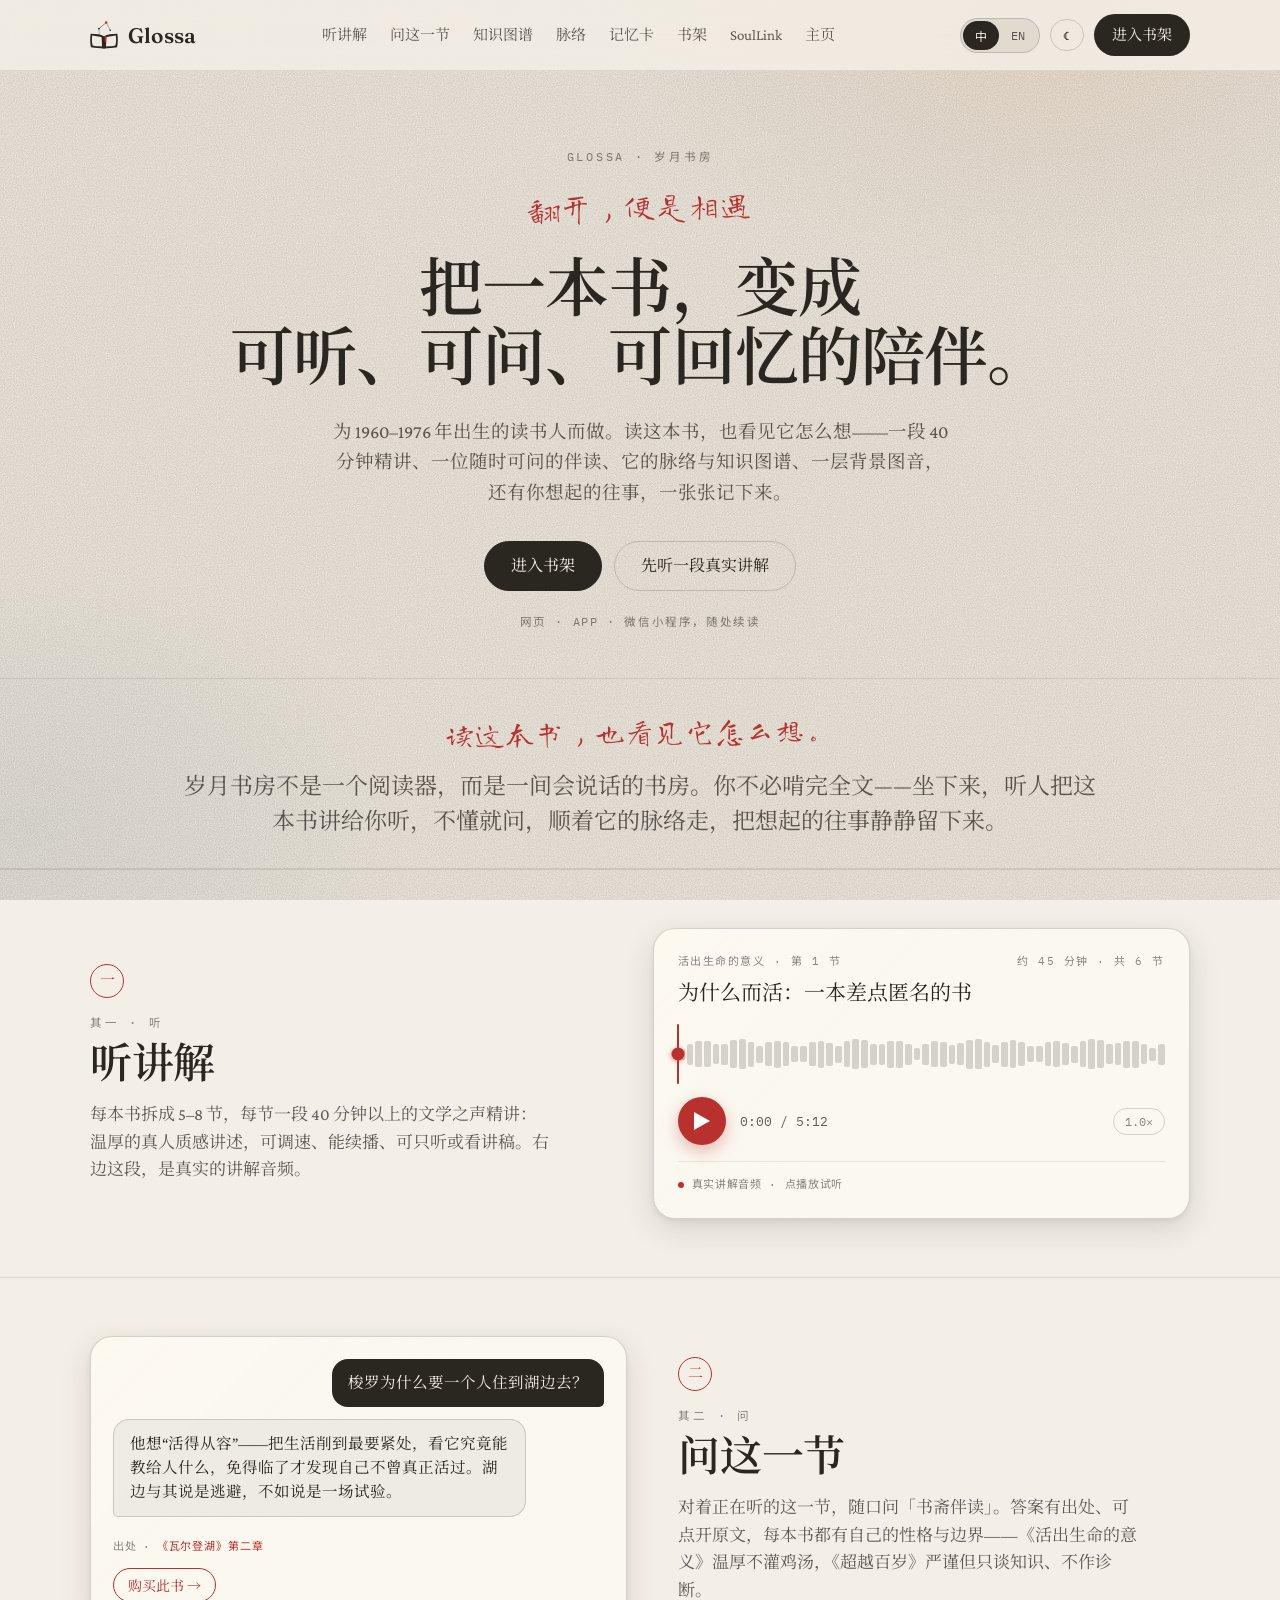
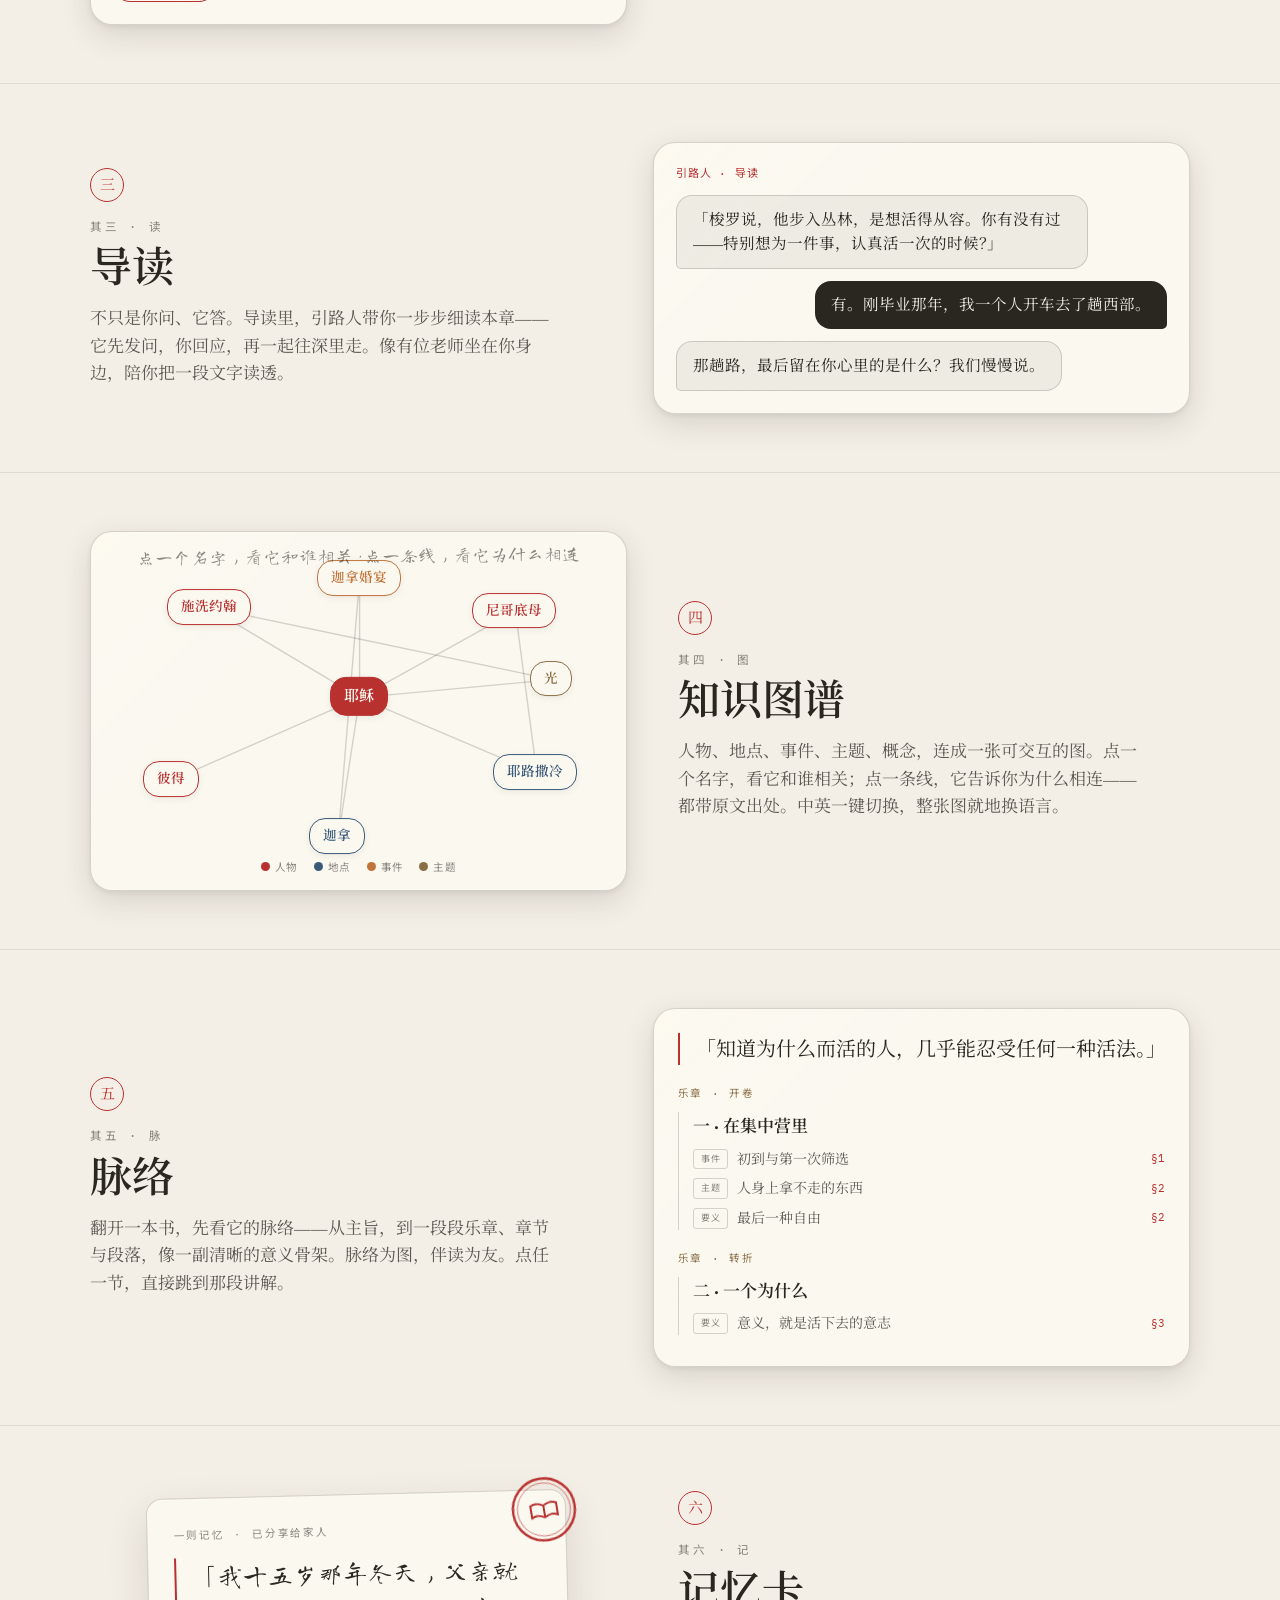
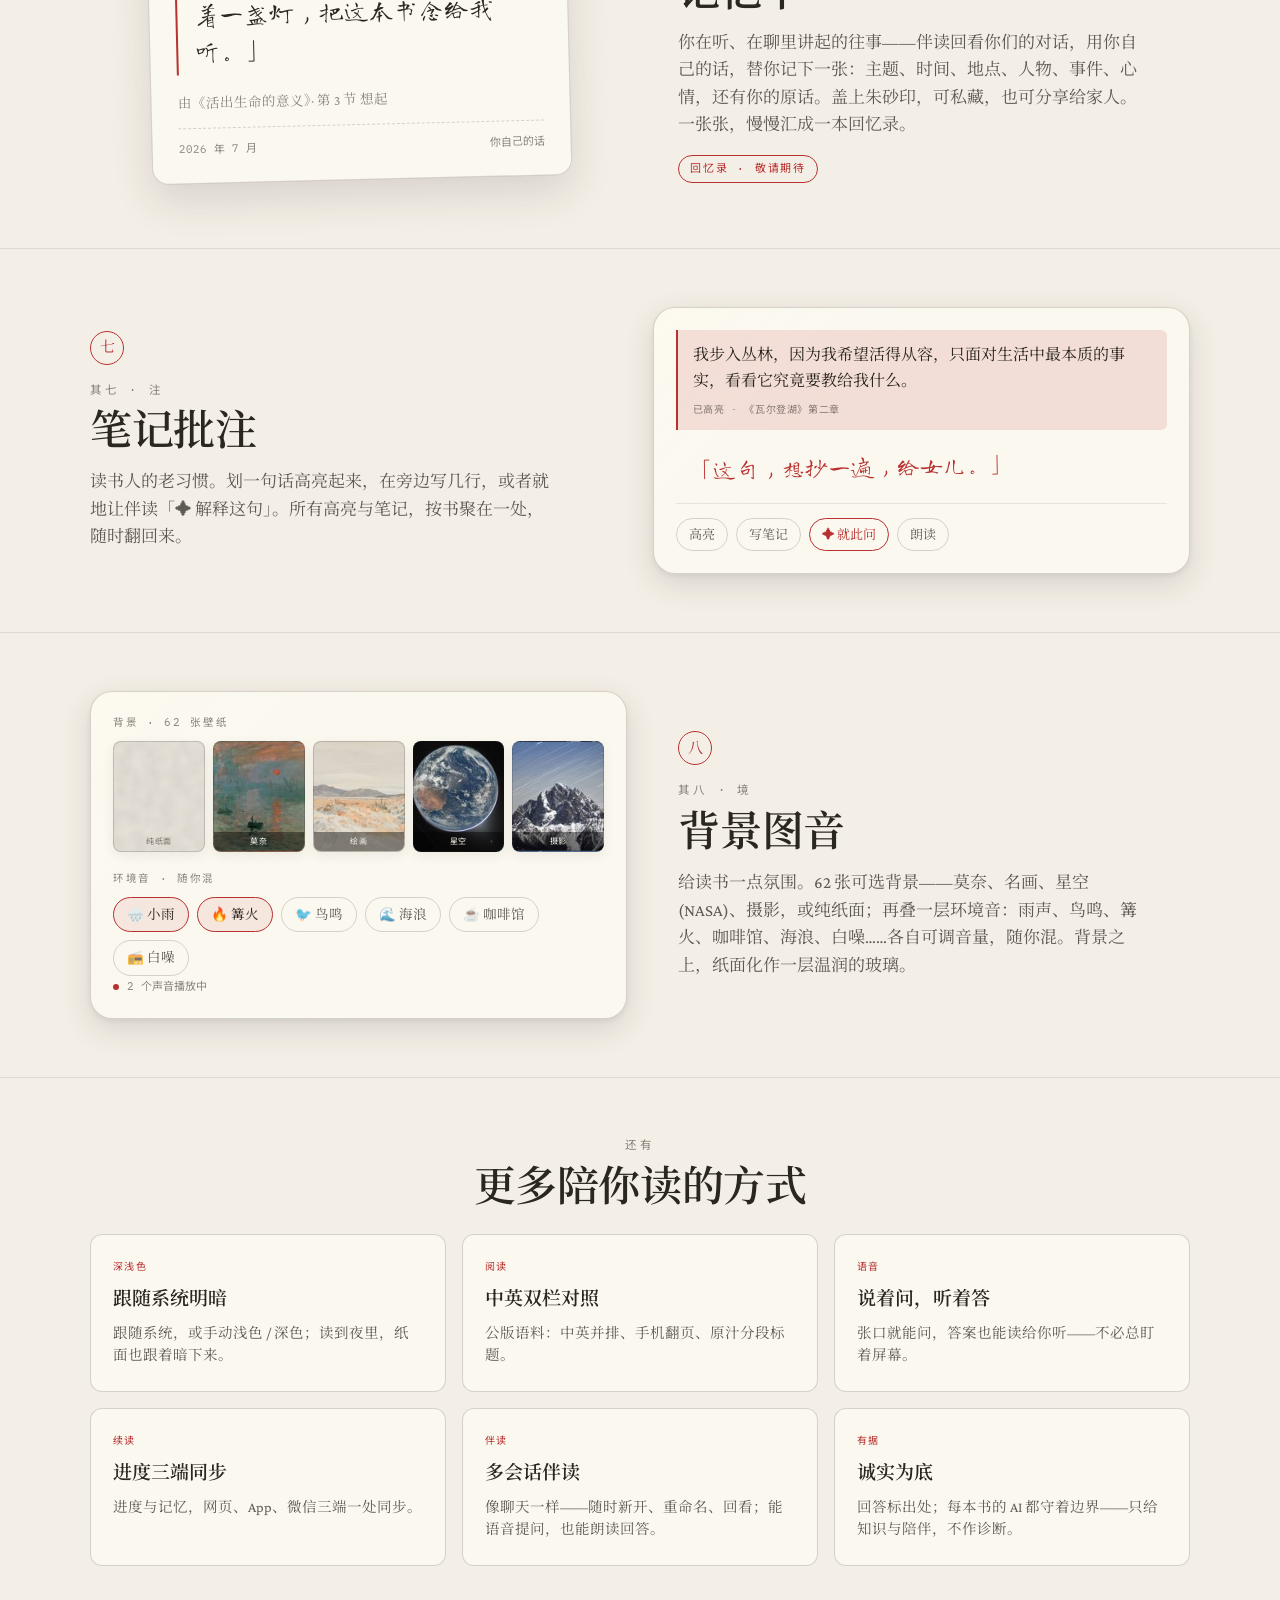
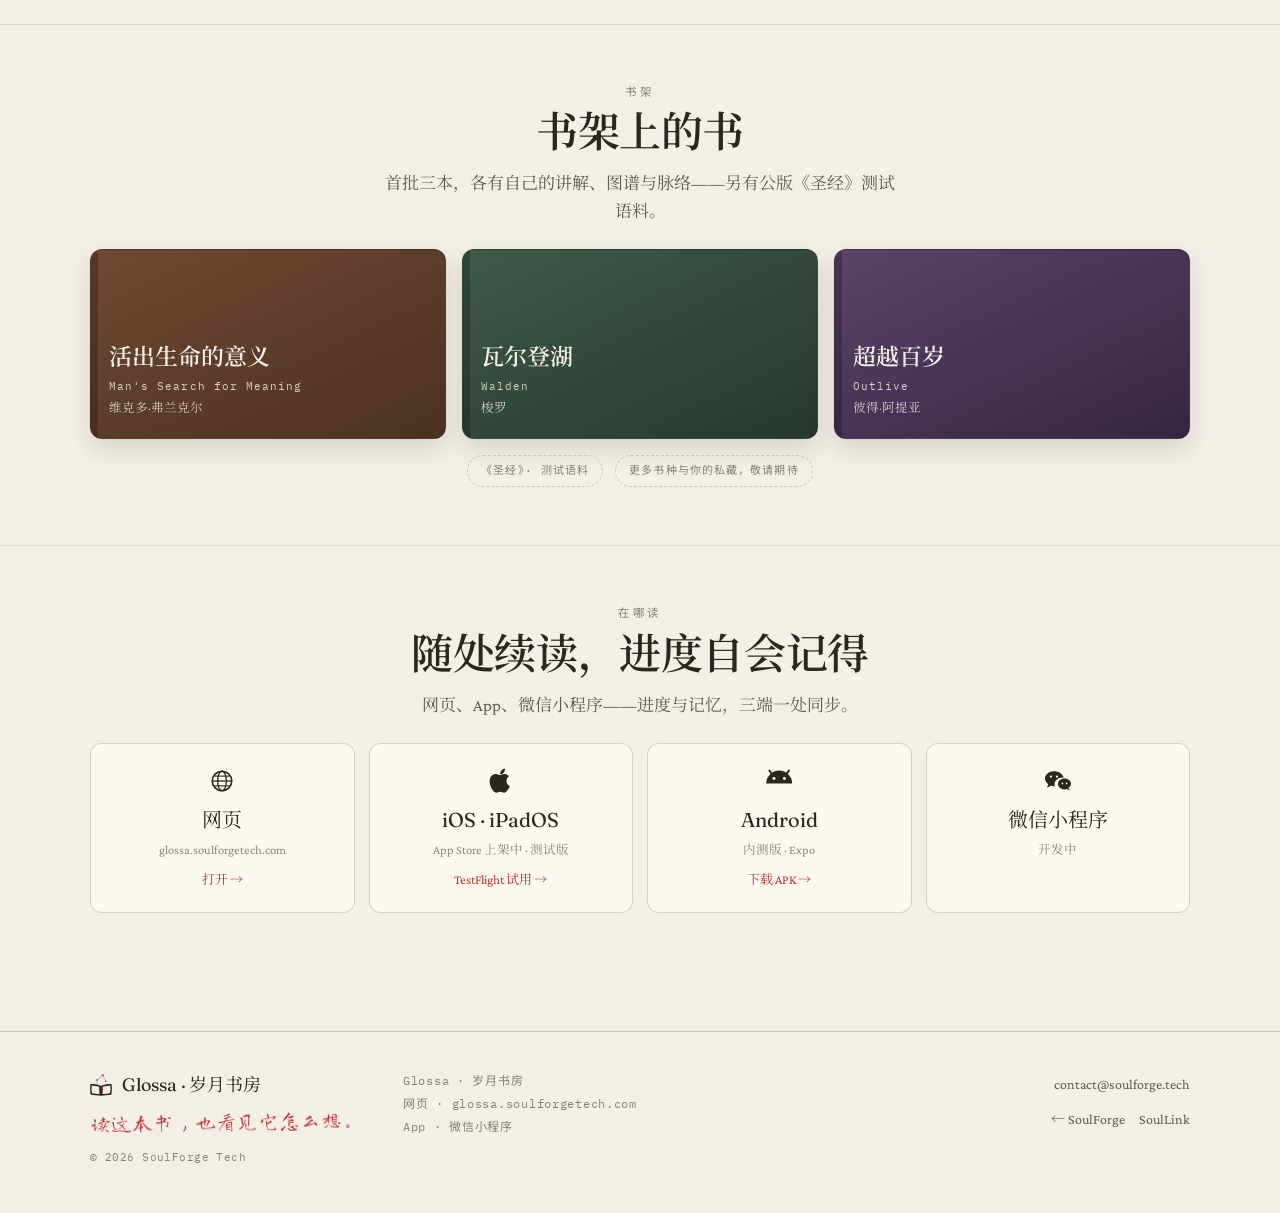
==== glossa.html @ bccfc99d "feat(site): SoulForge portfolio homepage + richer Glossa page; fold platform into / - index.html reb" ====
<!doctype html>
<html lang="zh-CN">
<head>
  <meta charset="utf-8"/>
  <meta name="viewport" content="width=device-width, initial-scale=1"/>
  <title>Glossa — 岁月书房 · 一间会说话的书房</title>
  <link rel="icon" type="image/svg+xml" href="public/glossa-icon.svg"/>
  <link rel="canonical" href="https://soulforgetech.com/glossa.html"/>
  <meta property="og:title" content="Glossa — 岁月书房 · A Talking Study"/>
  <meta property="og:description" content="把一本书，变成可听、可问、可回忆的陪伴。读这本书，也看见它怎么想。"/>
  <meta property="og:url" content="https://soulforgetech.com/glossa.html"/>
  <meta property="og:image" content="https://soulforgetech.com/public/glossa-icon.svg"/>
  <meta property="og:type" content="website"/>
  <meta name="theme-color" content="#F4EFE6" media="(prefers-color-scheme: light)"/>
  <meta name="theme-color" content="#1A1814" media="(prefers-color-scheme: dark)"/>
  <link rel="preconnect" href="https://fonts.googleapis.com"/>
  <link rel="preconnect" href="https://fonts.gstatic.com" crossorigin/>
  <link href="https://fonts.googleapis.com/css2?family=Caveat:wght@400;600&family=Crimson+Pro:ital,wght@0,400;0,500;1,400&family=Fraunces:ital,opsz,wght@0,9..144,400;0,9..144,600;1,9..144,400&family=IBM+Plex+Mono:wght@400;500&family=Long+Cang&family=Noto+Sans+SC:wght@400;500&family=Noto+Serif+SC:wght@400;500;600&display=swap" rel="stylesheet"/>
  <style>
  /* ============ glossa.html — Glossa · 岁月书房 product page ============ */
  :root{
    --paper:#F4EFE6; --paper-deep:#EAE3D2; --panel:#FBF8F0; --panel-2:#F6F0E4;
    --ink:#2A2620; --ink-soft:rgba(42,38,32,.74); --ink-faint:rgba(42,38,32,.54);
    --ink-line:rgba(42,38,32,.18); --ink-hair:rgba(42,38,32,.10);
    --seal:#B8312F; --seal-strong:#9E2A29; --sepia:#8B6F47; --kraft:#C9A87C;
    --pen-blue:#3A5A78; --amber:#C0743A;
    --shadow:rgba(42,38,32,.14); --shadow-soft:rgba(42,38,32,.07);
    --gloss:255,251,239;
    --grain-blend:multiply; --grain-op:.5; --wash-op:1;
    --f-display:'Fraunces','Noto Serif SC','Songti SC','STSong',Georgia,'Times New Roman',serif;
    --f-body:'Crimson Pro','Fraunces','Noto Serif SC','Songti SC','STSong',Georgia,serif;
    --f-hand:'Caveat','Long Cang','STKaiti','KaiTi',cursive;
    --f-mono:'IBM Plex Mono','Noto Sans SC',ui-monospace,'SFMono-Regular',Menlo,monospace;
    --r-sm:8px; --r-md:12px; --r-lg:16px; --r-xl:22px; --r-pill:999px;
    --maxw:1180px; --ease:cubic-bezier(.16,1,.3,1); --spring:cubic-bezier(.34,1.42,.5,1);
  }
  @media (prefers-color-scheme:dark){
    :root{
      --paper:#1A1814; --paper-deep:#221F1A; --panel:#24211B; --panel-2:#201D18;
      --ink:#EBE3D2; --ink-soft:rgba(235,227,210,.74); --ink-faint:rgba(235,227,210,.56);
      --ink-line:rgba(235,227,210,.20); --ink-hair:rgba(235,227,210,.10);
      --seal:#D85060; --seal-strong:#E0687A; --sepia:#C9A87C; --kraft:#D4B896;
      --pen-blue:#8FA9C4; --amber:#E0A060; --shadow:rgba(0,0,0,.45); --shadow-soft:rgba(0,0,0,.3);
      --grain-blend:screen; --grain-op:.28;
    }
  }
  :root[data-theme="light"]{
    --paper:#F4EFE6; --paper-deep:#EAE3D2; --panel:#FBF8F0; --panel-2:#F6F0E4;
    --ink:#2A2620; --ink-soft:rgba(42,38,32,.74); --ink-faint:rgba(42,38,32,.54);
    --ink-line:rgba(42,38,32,.18); --ink-hair:rgba(42,38,32,.10);
    --seal:#B8312F; --seal-strong:#9E2A29; --sepia:#8B6F47; --kraft:#C9A87C;
    --pen-blue:#3A5A78; --amber:#C0743A; --shadow:rgba(42,38,32,.14); --shadow-soft:rgba(42,38,32,.07);
    --grain-blend:multiply; --grain-op:.5;
  }
  :root[data-theme="dark"]{
    --paper:#1A1814; --paper-deep:#221F1A; --panel:#24211B; --panel-2:#201D18;
    --ink:#EBE3D2; --ink-soft:rgba(235,227,210,.74); --ink-faint:rgba(235,227,210,.56);
    --ink-line:rgba(235,227,210,.20); --ink-hair:rgba(235,227,210,.10);
    --seal:#D85060; --seal-strong:#E0687A; --sepia:#C9A87C; --kraft:#D4B896;
    --pen-blue:#8FA9C4; --amber:#E0A060; --shadow:rgba(0,0,0,.45); --shadow-soft:rgba(0,0,0,.3);
    --grain-blend:screen; --grain-op:.28;
  }

  *{box-sizing:border-box}
  html{scroll-behavior:smooth;scroll-padding-top:84px}
  body{margin:0;background:var(--paper);color:var(--ink);font-family:var(--f-body);font-size:17px;line-height:1.62;-webkit-font-smoothing:antialiased;text-rendering:optimizeLegibility;}

  .wash,.grain{position:fixed;inset:0;pointer-events:none;z-index:0}
  .wash{opacity:var(--wash-op);background:radial-gradient(60% 50% at 82% 4%, rgba(217,119,66,.10), transparent 60%),radial-gradient(55% 55% at 2% 92%, rgba(58,90,120,.07), transparent 55%);}
  .grain{opacity:var(--grain-op);mix-blend-mode:var(--grain-blend);background-image:url("data:image/svg+xml;utf8,<svg xmlns='http://www.w3.org/2000/svg' width='220' height='220'><filter id='n'><feTurbulence type='fractalNoise' baseFrequency='0.9' numOctaves='2' stitchTiles='stitch'/><feColorMatrix type='matrix' values='0 0 0 0 0.12  0 0 0 0 0.1  0 0 0 0 0.07  0 0 0 0.55 0'/></filter><rect width='100%25' height='100%25' filter='url(%23n)'/></svg>");}

  .page{position:relative;z-index:1}
  .wrap{max-width:var(--maxw);margin:0 auto;padding:0 clamp(20px,5vw,40px)}

  /* nav */
  .nav{position:sticky;top:0;z-index:60;background:color-mix(in srgb,var(--paper) 84%,transparent);backdrop-filter:blur(14px) saturate(140%);border-bottom:1px solid var(--ink-hair)}
  .nav-inner{display:flex;align-items:center;gap:14px;padding-top:14px;padding-bottom:14px}
  .brand{display:flex;align-items:center;gap:10px;text-decoration:none;flex:0 0 auto}
  .brand .bmark{width:28px;height:28px;display:block}
  .brand .bname{font-family:var(--f-display);font-size:21px;font-weight:600;letter-spacing:.01em;color:var(--ink)}
  .navlinks{display:flex;align-items:center;gap:1px;margin:0 auto}
  .navlinks a{font-family:var(--f-body);font-size:15px;color:var(--ink-soft);text-decoration:none;padding:7px 11px;border-radius:var(--r-pill);transition:.24s var(--ease);white-space:nowrap}
  .navlinks a:hover{color:var(--ink)}
  /* hand-drawn pen loop on the active tab — same stroke as SoulLink's nav */
  .navlinks a{position:relative}
  .navlinks a .nav-circle{position:absolute;left:1px;right:1px;top:0;bottom:0;width:auto;height:auto;color:var(--seal);pointer-events:none;opacity:0;transition:opacity .25s ease}
  .navlinks a .nav-circle path{stroke-dasharray:320;stroke-dashoffset:320;transition:stroke-dashoffset .9s var(--ease)}
  .navlinks a:hover .nav-circle{opacity:.45}
  .navlinks a:hover .nav-circle path{stroke-dashoffset:0}
  .navlinks a.on{color:var(--ink)}
  .navlinks a.on .nav-circle{opacity:1}
  .navlinks a.on .nav-circle path{stroke-dashoffset:0}
  .nav-actions{display:flex;align-items:center;gap:10px;flex:0 0 auto}
  .seg{display:inline-flex;background:color-mix(in srgb,var(--ink) 8%,transparent);border:1px solid var(--ink-line);border-radius:var(--r-pill);padding:2px}
  .seg button{font-family:var(--f-mono);font-size:12px;border:0;background:transparent;color:var(--ink-soft);cursor:pointer;padding:6px 12px;border-radius:var(--r-pill);transition:.28s var(--ease)}
  .seg button[aria-pressed="true"]{background:var(--ink);color:var(--paper)}
  .iconbtn{font-family:var(--f-mono);font-size:13px;width:34px;height:32px;display:grid;place-items:center;border:1px solid var(--ink-line);background:transparent;color:var(--ink);border-radius:var(--r-pill);cursor:pointer}
  .nav-cta{font-family:var(--f-body);font-size:15px;color:var(--paper);text-decoration:none;background:var(--ink);padding:9px 18px;border-radius:var(--r-pill);transition:.24s var(--ease);white-space:nowrap}
  .nav-cta:hover{background:var(--seal);color:var(--paper)}

  .eyebrow{font-family:var(--f-mono);font-size:11.5px;letter-spacing:.24em;text-transform:uppercase;color:var(--ink-faint)}
  .kicker{font-family:var(--f-hand);color:var(--seal);font-size:clamp(24px,3.4vw,32px);transform:rotate(-1.6deg);display:inline-block}
  h1,h2,h3{font-family:var(--f-display);font-weight:600;color:var(--ink);text-wrap:balance;margin:0;letter-spacing:-.01em}
  .lead{color:var(--ink-soft);font-size:clamp(16px,1.6vw,18.5px);line-height:1.66;max-width:62ch}

  .btn{font-family:var(--f-body);font-size:16px;cursor:pointer;border-radius:var(--r-pill);padding:11px 26px;border:1px solid var(--ink);background:var(--ink);color:var(--paper);transition:.26s var(--ease);text-decoration:none;display:inline-block}
  .btn:hover{background:var(--seal);border-color:var(--seal);transform:translateY(-1px)}
  .btn.ghost{background:transparent;color:var(--ink);border-color:var(--ink-line)}
  .btn.ghost:hover{border-color:var(--ink);transform:translateY(-1px)}

  .panel{position:relative;background-color:var(--panel);background-image:linear-gradient(135deg,rgba(var(--gloss),.5) 0%,rgba(var(--gloss),.14) 12%,rgba(var(--gloss),.03) 30%,transparent 48%);border:1px solid var(--ink-line);border-radius:var(--r-xl);box-shadow:0 10px 30px var(--shadow),0 2px 6px var(--shadow-soft),inset 0 1px 0 rgba(var(--gloss),.6);}

  /* hero */
  .g-hero{padding:clamp(34px,6vw,78px) 0 clamp(20px,3vw,40px);text-align:center}
  .g-hero .kicker{margin-bottom:18px}
  .g-h1{font-size:clamp(36px,5.6vw,64px);line-height:1.08;letter-spacing:-.015em;white-space:pre-line;max-width:20ch;margin:0 auto}
  .g-hero .lead{margin:26px auto 0;text-align:center}
  .g-cta{display:flex;gap:12px;justify-content:center;flex-wrap:wrap;margin-top:32px}
  .g-ends{margin-top:22px;font-family:var(--f-mono);font-size:11.5px;letter-spacing:.14em;text-transform:uppercase;color:var(--ink-faint)}

  .whatis{border-top:1px solid var(--ink-hair);border-bottom:1px solid var(--ink-hair);margin-top:8px}
  .whatis .wrap{padding:30px 0;display:flex;flex-direction:column;align-items:center;gap:12px;text-align:center}
  .whatis .tag{font-family:var(--f-hand);color:var(--seal);font-size:clamp(22px,2.6vw,30px);transform:rotate(-1deg)}
  .whatis p{margin:0;font-family:var(--f-display);font-size:clamp(18px,2vw,23px);line-height:1.5;color:var(--ink-soft);max-width:62ch}

  .sec{padding:clamp(32px,5vw,58px) 0;border-top:1px solid var(--ink-hair);scroll-margin-top:84px}
  .sec-grid{display:grid;grid-template-columns:minmax(0,1fr) minmax(0,1.05fr);gap:clamp(22px,4vw,54px);align-items:center}
  .sec.rev .sec-grid{grid-template-columns:minmax(0,1.05fr) minmax(0,1fr)}
  .sec.rev .sec-copy{order:2}
  .num{font-family:var(--f-display);font-size:15px;color:var(--seal);border:1px solid var(--seal);width:34px;height:34px;border-radius:50%;display:grid;place-items:center;margin-bottom:16px}
  .sec h2{font-size:clamp(28px,3.6vw,42px);line-height:1.12;margin:8px 0 14px}
  .sec-copy .eyebrow{margin-bottom:6px}
  .sec-copy p{color:var(--ink-soft);max-width:46ch;margin:0}

  /* lecture player (real audio) */
  .player{padding:24px}
  .player .pl-head{display:flex;align-items:baseline;justify-content:space-between;gap:12px;margin-bottom:4px}
  .player .pl-book{font-family:var(--f-mono);font-size:11px;letter-spacing:.14em;text-transform:uppercase;color:var(--ink-faint)}
  .player .pl-title{font-family:var(--f-display);font-size:21px;margin:2px 0 18px}
  .wave{position:relative;display:flex;align-items:center;gap:2px;height:54px;margin-bottom:16px;cursor:grab;touch-action:none}
  .wave:active{cursor:grabbing}
  .wave span{flex:1;border-radius:2px;background:var(--ink-line);min-width:2px;transform-origin:center;transition:background .12s}
  .wave span.on{background:var(--seal)}
  @keyframes barPulse{0%,100%{transform:scaleY(.6)}50%{transform:scaleY(1)}}
  .wave.playing span{animation:barPulse 900ms ease-in-out infinite}
  .wave .ph{position:absolute;top:-3px;bottom:-3px;left:0;width:2px;background:var(--seal);border-radius:2px;transform:translateX(-1px);pointer-events:none;z-index:2}
  .wave .ph::after{content:"";position:absolute;left:1px;top:50%;width:13px;height:13px;border-radius:50%;background:var(--seal);transform:translate(-50%,-50%);box-shadow:0 1px 5px rgba(184,49,47,.55)}
  .player .pl-ctrls{display:flex;align-items:center;gap:14px}
  .play{width:48px;height:48px;border-radius:50%;background:var(--seal);color:#fff;border:0;display:grid;place-items:center;cursor:pointer;flex:0 0 auto;box-shadow:0 6px 16px rgba(184,49,47,.32)}
  .play svg{display:block}
  .player .pl-time{font-family:var(--f-mono);font-size:13px;color:var(--ink-soft);font-variant-numeric:tabular-nums}
  .pl-sp{margin-left:auto;font-family:var(--f-mono);font-size:12px;color:var(--ink-faint);border:1px solid var(--ink-line);border-radius:var(--r-pill);padding:5px 11px;cursor:pointer;background:transparent}
  .pl-sp:hover{color:var(--ink);border-color:var(--ink)}
  .player .pl-foot{margin-top:16px;padding-top:14px;border-top:1px solid var(--ink-hair);font-family:var(--f-mono);font-size:11px;letter-spacing:.06em;color:var(--ink-faint);display:flex;align-items:center;gap:8px}
  .player .pl-foot .dot{width:6px;height:6px;border-radius:50%;background:var(--seal);display:inline-block}

  /* chat */
  .chat{padding:22px;display:flex;flex-direction:column;gap:12px}
  .bubble{max-width:84%;padding:12px 16px;border-radius:var(--r-lg);font-size:15.5px;line-height:1.55}
  .bubble.q{align-self:flex-end;background:var(--ink);color:var(--paper);border-bottom-right-radius:5px}
  .bubble.a{align-self:flex-start;background:color-mix(in srgb,var(--ink) 6%,transparent);border:1px solid var(--ink-line);border-bottom-left-radius:5px;color:var(--ink)}
  .src{display:inline-flex;align-items:center;gap:6px;margin-top:9px;font-family:var(--f-mono);font-size:11px;letter-spacing:.08em;color:var(--ink-faint)}
  .src b{color:var(--seal);font-weight:400}
  .buy{align-self:flex-start;font-family:var(--f-body);font-size:14px;color:var(--seal);border:1px solid var(--seal);border-radius:var(--r-pill);padding:6px 14px;background:transparent;cursor:pointer}

  /* annotations / 笔记批注 */
  .anno{padding:22px}
  .anno-hl{background:color-mix(in srgb,var(--seal) 13%,transparent);border-left:2px solid var(--seal);border-radius:0 6px 6px 0;padding:12px 15px}
  .anno-text{margin:0;font-family:var(--f-body);font-size:16px;line-height:1.62;color:var(--ink)}
  .anno-ref{margin-top:8px;font-family:var(--f-mono);font-size:10px;letter-spacing:.06em;text-transform:uppercase;color:var(--ink-faint)}
  .anno-margin{font-family:var(--f-hand);font-size:23px;color:var(--seal);transform:rotate(-1deg);margin:18px 0 0 14px}
  .anno-bar{display:flex;flex-wrap:wrap;gap:8px;margin-top:18px;padding-top:14px;border-top:1px solid var(--ink-hair)}
  .anno-bar span{font-family:var(--f-body);font-size:13px;color:var(--ink-soft);border:1px solid var(--ink-line);border-radius:var(--r-pill);padding:5px 12px}
  .anno-bar span.seal{color:var(--seal);border-color:var(--seal)}

  /* knowledge graph — interactive: drag · click a node · click a line */
  .kg-live{position:relative;padding:0;height:360px;overflow:hidden}
  .kg-edges{position:absolute;inset:0;width:100%;height:100%;pointer-events:none;z-index:1}
  .kg-edges line.vis{stroke:var(--ink-line);stroke-width:1.4;pointer-events:none;transition:stroke .15s,opacity .15s,stroke-width .15s}
  .kg-edges line.vis.sel{stroke:var(--seal);stroke-width:2.8}
  .kg-edges line.vis.dim{opacity:.14}
  .kg-edges line.hit{stroke:transparent;stroke-width:16;pointer-events:stroke;cursor:pointer}
  .kg-n{position:absolute;z-index:2;transform:translate(-50%,-50%);font-family:var(--f-body);font-size:13.5px;font-weight:600;
    padding:6px 13px;border-radius:16px;background:var(--panel);border:1.5px solid var(--ink-line);color:var(--ink);
    white-space:nowrap;cursor:grab;user-select:none;touch-action:none;box-shadow:0 2px 7px var(--shadow-soft);transition:box-shadow .15s,opacity .15s}
  .kg-n:hover{box-shadow:0 5px 14px var(--shadow)}
  .kg-n:active{cursor:grabbing}
  .kg-n.person{border-color:var(--seal);color:var(--seal)}
  .kg-n.person.center{background:var(--seal);color:#FFF8F0;border-color:var(--seal);font-size:15px}
  .kg-n.place{border-color:var(--pen-blue);color:var(--pen-blue)}
  .kg-n.event{border-color:var(--amber);color:var(--amber)}
  .kg-n.theme{border-color:var(--sepia);color:var(--sepia)}
  .kg-n.dim{opacity:.22}
  .kg-n.sel{box-shadow:0 0 0 3px color-mix(in srgb,var(--seal) 40%,transparent),0 6px 16px var(--shadow)}
  .kg-info{position:absolute;z-index:4;top:11px;left:16px;right:16px;text-align:center;font-family:var(--f-body);font-size:12.5px;
    line-height:1.5;color:var(--ink-soft);pointer-events:none;transition:opacity .2s}
  .kg-info b{color:var(--seal);font-weight:600}
  .kg-info em{font-style:normal;color:var(--ink-faint);font-family:var(--f-mono);font-size:11px}
  .kg-info.hint{font-family:var(--f-hand);font-size:18px;color:var(--ink-faint);transform:rotate(-.6deg)}
  .kg-legend{position:absolute;z-index:2;left:0;right:0;bottom:14px;display:flex;flex-wrap:wrap;justify-content:center;gap:6px 16px;
    font-family:var(--f-mono);font-size:10.5px;letter-spacing:.04em;color:var(--ink-faint);pointer-events:none}
  .kg-legend i{display:inline-block;width:9px;height:9px;border-radius:50%;margin-right:5px}

  /* outline / 脉络 */
  .outline{padding:24px}
  .outline .thesis{border-left:2px solid var(--seal);padding:2px 0 2px 16px;font-family:var(--f-display);font-size:20px;line-height:1.42;color:var(--ink)}
  .outline .thesis cite{display:block;font-family:var(--f-mono);font-style:normal;font-size:11px;color:var(--ink-faint);margin-top:8px;letter-spacing:.06em}
  .outline .mv{margin-top:20px;font-family:var(--f-mono);font-size:10.5px;letter-spacing:.16em;text-transform:uppercase;color:var(--sepia)}
  .outline .ch{margin-top:10px;padding-left:14px;border-left:1px solid var(--ink-line)}
  .outline .ch h4{font-family:var(--f-display);font-size:17px;font-weight:600;margin:0 0 8px;color:var(--ink)}
  .outline .beat{display:flex;align-items:center;gap:9px;margin:7px 0;font-size:14px;color:var(--ink-soft)}
  .outline .beat .tg{font-family:var(--f-mono);font-size:9px;letter-spacing:.08em;text-transform:uppercase;padding:2px 7px;border-radius:3px;border:1px solid var(--ink-line);color:var(--ink-faint);flex:0 0 auto}
  .outline .beat .ref{margin-left:auto;font-family:var(--f-mono);font-size:11px;color:var(--seal)}

  /* ambient / 背景图音 */
  .ambient{padding:22px;display:flex;flex-direction:column;gap:18px}
  .amb-label{font-family:var(--f-mono);font-size:10.5px;letter-spacing:.16em;text-transform:uppercase;color:var(--ink-faint);margin-bottom:10px}
  .wp-row{display:grid;grid-template-columns:repeat(5,1fr);gap:8px}
  .wp{aspect-ratio:1/1.2;border-radius:8px;border:1px solid var(--ink-line);position:relative;overflow:hidden;box-shadow:0 4px 12px var(--shadow-soft);background-size:cover;background-position:center}
  .wp b{position:absolute;left:0;right:0;bottom:0;font-family:var(--f-mono);font-weight:400;font-size:8px;letter-spacing:.04em;text-align:center;padding:3px 0;background:rgba(0,0,0,.42);color:#F4EFE6}
  .wp.paper{background-color:var(--paper);background-image:url(public/wp/paper-light.png);background-blend-mode:multiply} .wp.paper b{background:none;color:var(--ink-faint)}
  @media (prefers-color-scheme:dark){ .wp.paper{background-image:url(public/wp/paper-dark.png);background-blend-mode:normal} }
  :root[data-theme="light"] .wp.paper{background-image:url(public/wp/paper-light.png);background-blend-mode:multiply}
  :root[data-theme="dark"] .wp.paper{background-image:url(public/wp/paper-dark.png);background-blend-mode:normal}
  .wp.monet{background-image:url(public/wp/monet.jpg)}
  .wp.paint{background-image:url(public/wp/painting.jpg)}
  .wp.space{background-image:url(public/wp/space.jpg)}
  .wp.photo{background-image:url(public/wp/photo.jpg)}
  .snd{display:flex;flex-wrap:wrap;gap:8px}
  .snd .chip{font-family:var(--f-body);font-size:13.5px;border:1px solid var(--ink-line);border-radius:var(--r-pill);padding:6px 13px;color:var(--ink-soft)}
  .snd .chip.on{border-color:var(--seal);color:var(--ink);background:color-mix(in srgb,var(--seal) 9%,transparent)}
  .snd-meta{font-family:var(--f-mono);font-size:11px;color:var(--ink-faint);display:flex;align-items:center;gap:8px;margin-top:2px}
  .snd-meta .dot{width:6px;height:6px;border-radius:50%;background:var(--seal);display:inline-block}

  /* memory card */
  .mcwrap{display:grid;place-items:center;padding:10px}
  .mcard{position:relative;width:min(100%,420px);padding:28px 26px 24px;background:var(--panel);border:1px solid var(--ink-line);border-radius:var(--r-lg);box-shadow:0 16px 40px var(--shadow),inset 0 1px 0 rgba(var(--gloss),.6);transform:rotate(-1.4deg)}
  .mcard .mc-label{font-family:var(--f-mono);font-size:10.5px;letter-spacing:.18em;text-transform:uppercase;color:var(--ink-faint);margin-bottom:14px}
  .mcard blockquote{margin:0;padding:2px 0 2px 16px;border-left:2px solid var(--seal);font-family:var(--f-hand);font-size:25px;line-height:1.5;color:var(--ink)}
  .mcard .mc-from{margin-top:18px;font-size:13.5px;color:var(--ink-faint);font-family:var(--f-body)}
  .mcard .mc-meta{display:flex;justify-content:space-between;margin-top:14px;padding-top:12px;border-top:1px dashed var(--ink-line);font-family:var(--f-mono);font-size:11px;color:var(--ink-faint)}
  .chop{position:absolute;top:-16px;right:-14px;width:70px;height:70px;transform:rotate(-8deg)}
  .js .chop{opacity:0}
  .chop.stamped{animation:stamp .55s var(--spring) forwards}
  @keyframes stamp{0%{opacity:0;transform:rotate(-8deg) scale(2)}55%{opacity:1;transform:rotate(4deg) scale(.9)}100%{opacity:1;transform:rotate(-8deg) scale(1)}}
  .soon{font-family:var(--f-mono);font-size:11px;letter-spacing:.16em;text-transform:uppercase;color:var(--seal);border:1px solid var(--seal);border-radius:var(--r-pill);padding:4px 11px;display:inline-block;margin-top:16px}

  /* features grid / 更多 */
  .feat-grid{display:grid;grid-template-columns:repeat(3,1fr);gap:16px;margin-top:24px}
  .feat{padding:24px 22px;border:1px solid var(--ink-line);border-radius:var(--r-md);background:var(--panel)}
  .feat .fk{font-family:var(--f-mono);font-size:10px;letter-spacing:.14em;text-transform:uppercase;color:var(--seal)}
  .feat h4{font-family:var(--f-display);font-weight:600;font-size:19px;margin:8px 0 8px;color:var(--ink)}
  .feat p{font-family:var(--f-body);font-size:14.5px;line-height:1.55;color:var(--ink-soft);margin:0}

  /* shelf */
  .shelf{display:grid;grid-template-columns:repeat(3,1fr);gap:16px;margin-top:8px}
  .book{position:relative;padding:20px 18px;border-radius:var(--r-md);overflow:hidden;min-height:190px;display:flex;flex-direction:column;justify-content:flex-end;border:1px solid var(--ink-line);color:#F4EFE6;box-shadow:0 10px 24px var(--shadow)}
  .book::before{content:"";position:absolute;left:0;top:0;bottom:0;width:7px;background:rgba(0,0,0,.22)}
  .book .bk-cn{font-family:var(--f-display);font-weight:600;font-size:23px;line-height:1.15}
  .book .bk-en{font-family:var(--f-mono);font-size:10.5px;letter-spacing:.1em;opacity:.82;margin-top:8px}
  .book .bk-au{font-size:12.5px;opacity:.82;margin-top:3px}
  .book.b1{background:linear-gradient(155deg,#6d4a34,#4c3120)}
  .book.b2{background:linear-gradient(155deg,#3f5a4a,#26382c)}
  .book.b3{background:linear-gradient(155deg,#5a4468,#352544)}
  .shelf-more{margin-top:16px;display:flex;align-items:center;gap:12px;flex-wrap:wrap;justify-content:center}
  .beta{font-family:var(--f-mono);font-size:11px;letter-spacing:.1em;color:var(--ink-faint);border:1px dashed var(--ink-line);border-radius:var(--r-pill);padding:6px 13px}

  /* where to read */
  .ends4{display:grid;grid-template-columns:repeat(4,1fr);gap:14px;margin-top:24px}
  .endc{padding:22px 16px;border:1px solid var(--ink-line);border-radius:var(--r-md);background:var(--panel);text-align:center;text-decoration:none;color:inherit;display:block;transition:border-color .2s var(--ease),transform .2s var(--ease)}
  a.endc:hover{border-color:var(--seal);transform:translateY(-2px)}
  .endc .en-k{font-family:var(--f-mono);font-size:10px;letter-spacing:.14em;text-transform:uppercase;color:var(--seal)}
  .endc .en-t{font-family:var(--f-display);font-size:20px;margin-top:9px}
  .endc .en-s{font-size:12.5px;color:var(--ink-faint);margin-top:5px;line-height:1.4}
  .endc .en-go{font-family:var(--f-body);font-size:13px;color:var(--seal);margin-top:10px}
  .endc .en-ic{height:30px;display:flex;align-items:center;justify-content:center;color:var(--ink)}
  .endc .en-ic svg{height:26px;width:auto;display:block}
  .endc .en-ic + .en-t{margin-top:8px}

  /* colophon */
  .colophon{margin-top:clamp(30px,5vw,60px);border-top:1px solid var(--ink-line)}
  .colophon .wrap{padding-top:38px;padding-bottom:46px;display:flex;flex-wrap:wrap;gap:22px 40px;align-items:flex-start}
  .colophon .cmark{display:flex;align-items:center;gap:10px}
  .colophon .cmark .bname{font-family:var(--f-display);font-size:18px}
  .colophon .csub{font-family:var(--f-hand);color:var(--seal);font-size:21px;transform:rotate(-1deg);margin-top:6px}
  .colophon .cstats{font-family:var(--f-mono);font-size:12px;letter-spacing:.06em;color:var(--ink-faint);line-height:1.9}
  .colophon .cright{margin-left:auto;text-align:right}
  .colophon .cright a{color:var(--ink-soft);text-decoration:none;font-size:14px}
  .colophon .cright a:hover{color:var(--seal)}
  .colophon .flinks{margin-top:10px;display:flex;gap:14px;justify-content:flex-end;font-family:var(--f-body);font-size:14px}

  .js .rv{opacity:0;transform:translateY(16px)}
  .rv.in{opacity:1;transform:none;transition:opacity .7s var(--ease),transform .7s var(--ease)}
  a,button{color:inherit}
  :focus-visible{outline:2px solid var(--seal);outline-offset:3px;border-radius:4px}

  @media (max-width:900px){ .navlinks{display:none} }
  @media (max-width:820px){
    .sec-grid,.sec.rev .sec-grid{grid-template-columns:1fr}
    .sec.rev .sec-copy{order:0}
    .shelf,.feat-grid{grid-template-columns:1fr}
    .ends4{grid-template-columns:repeat(2,1fr)}
    .wp-row{grid-template-columns:repeat(5,1fr)}
  }
  @media (prefers-reduced-motion:reduce){ *{animation-duration:.001ms!important;transition-duration:.001ms!important} .js .rv{opacity:1;transform:none} .js .chop{opacity:1} .wave.playing span{animation:none} }
  </style>
</head>
<body>
  <div class="wash" aria-hidden="true"></div>
  <div class="grain" aria-hidden="true"></div>

  <!-- NAV -->
  <nav class="nav">
    <div class="wrap nav-inner">
      <a class="brand" href="#top" aria-label="Glossa">
        <svg class="bmark" viewBox="286 265 452 452" role="img" aria-label="Glossa">
          <path fill-rule="evenodd" fill="var(--ink)" d="M512 512 C452 482 372 470 296 472 C286 540 286 624 300 690 C372 700 452 706 512 712 C572 706 652 700 724 690 C738 624 738 540 728 472 C652 470 572 482 512 512 Z M474 528 C410 512 360 506 322 500 C314 560 314 612 330 662 C372 672 430 676 480 678 C478 628 476 576 474 528 Z M550 528 C614 512 664 506 702 500 C710 560 710 612 694 662 C652 672 594 676 544 678 C546 628 548 576 550 528 Z"/>
          <path fill="var(--seal)" d="M524 508 L548 508 L548 612 L536 596 L524 612 Z"/>
          <g fill="none" stroke="var(--ink)" stroke-linecap="butt">
            <path d="M438 502 L430 388" stroke-width="6"/>
            <path d="M430 388 L548 290" stroke-width="8"/>
            <path d="M612 414 L548 290" stroke-width="6"/>
          </g>
          <g stroke="none">
            <circle cx="430" cy="388" r="14" fill="var(--ink)"/>
            <circle cx="612" cy="414" r="13" fill="var(--ink)"/>
            <circle cx="548" cy="290" r="20" fill="var(--seal)"/>
          </g>
        </svg>
        <span class="bname">Glossa</span>
      </a>
      <div class="navlinks">
        <a href="#listen"><span data-en="Listen" data-zh="听讲解">听讲解</span></a>
        <a href="#ask"><span data-en="Ask" data-zh="问这一节">问这一节</span></a>
        <a href="#graph"><span data-en="Map" data-zh="知识图谱">知识图谱</span></a>
        <a href="#outline"><span data-en="Outline" data-zh="脉络">脉络</span></a>
        <a href="#keep"><span data-en="Keep" data-zh="记忆卡">记忆卡</span></a>
        <a href="#shelf"><span data-en="Shelf" data-zh="书架">书架</span></a>
        <a href="soullink.html" data-en="SoulLink" data-zh="SoulLink">SoulLink</a>
        <a href="index.html" data-en="SoulForge" data-zh="主页">主页</a>
      </div>
      <div class="nav-actions">
        <div class="seg" role="group" aria-label="language">
          <button data-lang="zh" aria-pressed="true">中</button>
          <button data-lang="en" aria-pressed="false">EN</button>
        </div>
        <button class="iconbtn" id="themeBtn" title="切换明暗 / theme" aria-label="theme">☾</button>
        <a class="nav-cta" href="https://glossa.soulforgetech.com" target="_blank" rel="noopener" data-en="Enter the library" data-zh="进入书架">进入书架</a>
      </div>
    </div>
  </nav>

  <main class="page">
    <!-- HERO -->
    <header class="g-hero"><div class="wrap">
      <div class="eyebrow" style="margin-bottom:16px">GLOSSA · 岁月书房</div>
      <span class="kicker" data-en="open it, and meet" data-zh="翻开，便是相遇">翻开，便是相遇</span>
      <h1 class="g-h1 rv" data-en="A book you can listen to,&#10;ask, and remember." data-zh="把一本书，变成\n可听、可问、可回忆的陪伴。">把一本书，变成
可听、可问、可回忆的陪伴。</h1>
      <p class="lead rv" data-en="Made for readers born 1960–1976. Read the book — and see how it thinks. A 40-minute lecture, a companion to ask, its outline and knowledge graph, ambient wallpaper and sound, and the memories it stirs — kept one card at a time." data-zh="为 1960–1976 年出生的读书人而做。读这本书，也看见它怎么想——一段 40 分钟精讲、一位随时可问的伴读、它的脉络与知识图谱、一层背景图音，还有你想起的往事，一张张记下来。">为 1960–1976 年出生的读书人而做。读这本书，也看见它怎么想——一段 40 分钟精讲、一位随时可问的伴读、它的脉络与知识图谱、一层背景图音，还有你想起的往事，一张张记下来。</p>
      <div class="g-cta rv">
        <a class="btn" href="https://glossa.soulforgetech.com" target="_blank" rel="noopener" data-en="Enter the library" data-zh="进入书架">进入书架</a>
        <a class="btn ghost" href="#listen" data-en="Hear a real lecture" data-zh="先听一段真实讲解">先听一段真实讲解</a>
      </div>
      <div class="g-ends" data-en="Web · App · WeChat mini-program — pick up anywhere" data-zh="网页 · App · 微信小程序，随处续读">网页 · App · 微信小程序，随处续读</div>
    </div></header>

    <!-- WHAT IS IT -->
    <section class="whatis"><div class="wrap">
      <div class="tag" data-en="Read the book. See how it thinks." data-zh="读这本书，也看见它怎么想。">读这本书，也看见它怎么想。</div>
      <p data-en="Glossa isn't a reader — it's a study that talks back. You don't wade through the whole text; you sit with a book, hear it explained, ask what puzzles you, follow its threads, and quietly keep what it stirs." data-zh="岁月书房不是一个阅读器，而是一间会说话的书房。你不必啃完全文——坐下来，听人把这本书讲给你听，不懂就问，顺着它的脉络走，把想起的往事静静留下来。">岁月书房不是一个阅读器，而是一间会说话的书房。你不必啃完全文——坐下来，听人把这本书讲给你听，不懂就问，顺着它的脉络走，把想起的往事静静留下来。</p>
    </div></section>

    <!-- 听讲解 — real audio player -->
    <section class="sec" id="listen"><div class="wrap sec-grid">
      <div class="sec-copy rv">
        <div class="num">一</div>
        <div class="eyebrow" data-en="ONE · LISTEN" data-zh="其一 · 听">其一 · 听</div>
        <h2 data-en="Listen to the lecture" data-zh="听讲解">听讲解</h2>
        <p data-en="Each book, split into 5–8 sections — every section a 40-minute literary lecture: a warm, human-voiced telling, adjustable speed, resume where you left off, listen-only or follow the script. The clip on the right is real." data-zh="每本书拆成 5–8 节，每节一段 40 分钟以上的文学之声精讲：温厚的真人质感讲述，可调速、能续播、可只听或看讲稿。右边这段，是真实的讲解音频。">每本书拆成 5–8 节，每节一段 40 分钟以上的文学之声精讲：温厚的真人质感讲述，可调速、能续播、可只听或看讲稿。右边这段，是真实的讲解音频。</p>
      </div>
      <div class="player panel rv">
        <div class="pl-head">
          <span class="pl-book" data-en="Man's Search for Meaning · §1" data-zh="活出生命的意义 · 第 1 节">活出生命的意义 · 第 1 节</span>
          <span class="pl-book" data-en="≈45 min · 6 sections" data-zh="约 45 分钟 · 共 6 节">约 45 分钟 · 共 6 节</span>
        </div>
        <div class="pl-title" data-en="Why live: a book that was almost anonymous" data-zh="为什么而活：一本差点匿名的书">为什么而活：一本差点匿名的书</div>
        <div class="wave" id="wave" role="slider" aria-label="seek" tabindex="0"></div>
        <div class="pl-ctrls">
          <button class="play" id="playBtn" aria-label="play"><svg id="playIcon" width="16" height="18" viewBox="0 0 16 18" fill="currentColor"><path d="M0 0l16 9L0 18z"/></svg></button>
          <span class="pl-time" id="plTime">0:00 / 0:00</span>
          <button class="pl-sp" id="spBtn">1.0×</button>
        </div>
        <audio id="lecAudio" preload="metadata" src="public/lecture-mans-s1-zh.mp3"></audio>
        <div class="pl-foot"><span class="dot"></span><span data-en="Real lecture audio · tap play" data-zh="真实讲解音频 · 点播放试听">真实讲解音频 · 点播放试听</span></div>
      </div>
    </div></section>

    <!-- 问这一节 -->
    <section class="sec rev" id="ask"><div class="wrap sec-grid">
      <div class="sec-copy rv">
        <div class="num">二</div>
        <div class="eyebrow" data-en="TWO · ASK" data-zh="其二 · 问">其二 · 问</div>
        <h2 data-en="Ask this section" data-zh="问这一节">问这一节</h2>
        <p data-en="Ask the study's companion about the section you're on. Answers cite their sources — tap to open the passage — and every book has its own voice and bounds: Frankl warm but never preachy, Outlive rigorous but never a diagnosis." data-zh="对着正在听的这一节，随口问「书斋伴读」。答案有出处、可点开原文，每本书都有自己的性格与边界——《活出生命的意义》温厚不灌鸡汤，《超越百岁》严谨但只谈知识、不作诊断。">对着正在听的这一节，随口问「书斋伴读」。答案有出处、可点开原文，每本书都有自己的性格与边界——《活出生命的意义》温厚不灌鸡汤，《超越百岁》严谨但只谈知识、不作诊断。</p>
      </div>
      <div class="chat panel rv">
        <div class="bubble q" data-en="Why did Thoreau go off to live alone by the pond?" data-zh="梭罗为什么要一个人住到湖边去？">梭罗为什么要一个人住到湖边去？</div>
        <div class="bubble a" data-en="He wanted to live deliberately — to strip life to its essentials and see what it had to teach, rather than find at the end that he had not lived. The pond was less escape than experiment." data-zh="他想“活得从容”——把生活削到最要紧处，看它究竟能教给人什么，免得临了才发现自己不曾真正活过。湖边与其说是逃避，不如说是一场试验。">他想“活得从容”——把生活削到最要紧处，看它究竟能教给人什么，免得临了才发现自己不曾真正活过。湖边与其说是逃避，不如说是一场试验。</div>
        <div class="src"><span data-en="source" data-zh="出处">出处</span> · <b data-en="Walden, Ch.2" data-zh="《瓦尔登湖》第二章">《瓦尔登湖》第二章</b></div>
        <button class="buy" data-en="Buy this book →" data-zh="购买此书 →">购买此书 →</button>
      </div>
    </div></section>

    <!-- 导读 -->
    <section class="sec" id="study"><div class="wrap sec-grid">
      <div class="sec-copy rv">
        <div class="num">三</div>
        <div class="eyebrow" data-en="THREE · STUDY" data-zh="其三 · 读">其三 · 读</div>
        <h2 data-en="A guided read" data-zh="导读">导读</h2>
        <p data-en="Not only you asking it. In a guided read the companion leads you slowly through a chapter — it asks first, you answer, and together you go a little deeper. Like a teacher sitting beside you until the passage opens up." data-zh="不只是你问、它答。导读里，引路人带你一步步细读本章——它先发问，你回应，再一起往深里走。像有位老师坐在你身边，陪你把一段文字读透。">不只是你问、它答。导读里，引路人带你一步步细读本章——它先发问，你回应，再一起往深里走。像有位老师坐在你身边，陪你把一段文字读透。</p>
      </div>
      <div class="chat panel rv">
        <div class="src" style="margin-top:0"><b data-en="the guide · study" data-zh="引路人 · 导读">引路人 · 导读</b></div>
        <div class="bubble a" data-en="&ldquo;Thoreau went to the woods to live deliberately. Have you ever wanted, badly, to live one thing on purpose?&rdquo;" data-zh="「梭罗说，他步入丛林，是想活得从容。你有没有过——特别想为一件事，认真活一次的时候？」">「梭罗说，他步入丛林，是想活得从容。你有没有过——特别想为一件事，认真活一次的时候？」</div>
        <div class="bubble q" data-en="Yes — the year I graduated, I drove out west, alone." data-zh="有。刚毕业那年，我一个人开车去了趟西部。">有。刚毕业那年，我一个人开车去了趟西部。</div>
        <div class="bubble a" data-en="What stayed with you from that road? Let's take it slowly." data-zh="那趟路，最后留在你心里的是什么？我们慢慢说。">那趟路，最后留在你心里的是什么？我们慢慢说。</div>
      </div>
    </div></section>

    <!-- 知识图谱 -->
    <section class="sec rev" id="graph"><div class="wrap sec-grid">
      <div class="sec-copy rv">
        <div class="num">四</div>
        <div class="eyebrow" data-en="FOUR · MAP" data-zh="其四 · 图">其四 · 图</div>
        <h2 data-en="Knowledge map" data-zh="知识图谱">知识图谱</h2>
        <p data-en="People, places, events, themes and ideas, drawn into one interactive graph. Tap a name to see what it connects to; tap a line and it tells you why they're linked — with the source passage. Flip EN/中 and the whole map relabels in place." data-zh="人物、地点、事件、主题、概念，连成一张可交互的图。点一个名字，看它和谁相关；点一条线，它告诉你为什么相连——都带原文出处。中英一键切换，整张图就地换语言。">人物、地点、事件、主题、概念，连成一张可交互的图。点一个名字，看它和谁相关；点一条线，它告诉你为什么相连——都带原文出处。中英一键切换，整张图就地换语言。</p>
      </div>
      <div class="kg-live panel rv" id="kglive">
        <svg class="kg-edges" id="kgEdges" aria-hidden="true"></svg>
        <div class="kg-info hint" id="kgInfo"></div>
        <div class="kg-legend">
          <span><i style="background:var(--seal)"></i><span data-en="person" data-zh="人物">人物</span></span>
          <span><i style="background:var(--pen-blue)"></i><span data-en="place" data-zh="地点">地点</span></span>
          <span><i style="background:var(--amber)"></i><span data-en="event" data-zh="事件">事件</span></span>
          <span><i style="background:var(--sepia)"></i><span data-en="theme" data-zh="主题">主题</span></span>
        </div>
      </div>
    </div></section>

    <!-- 脉络 -->
    <section class="sec" id="outline"><div class="wrap sec-grid">
      <div class="sec-copy rv">
        <div class="num">五</div>
        <div class="eyebrow" data-en="FIVE · OUTLINE" data-zh="其五 · 脉">其五 · 脉</div>
        <h2 data-en="The outline" data-zh="脉络">脉络</h2>
        <p data-en="Open a book and first see its spine — from thesis, down through movements, chapters, and beats, like a clear skeleton of meaning. A map to read by, a companion to read with. Tap any beat to jump straight to that part of the lecture." data-zh="翻开一本书，先看它的脉络——从主旨，到一段段乐章、章节与段落，像一副清晰的意义骨架。脉络为图，伴读为友。点任一节，直接跳到那段讲解。">翻开一本书，先看它的脉络——从主旨，到一段段乐章、章节与段落，像一副清晰的意义骨架。脉络为图，伴读为友。点任一节，直接跳到那段讲解。</p>
      </div>
      <div class="outline panel rv">
        <div class="thesis" data-en="&ldquo;He who has a why to live for can bear almost any how.&rdquo;" data-zh="「知道为什么而活的人，几乎能忍受任何一种活法。」">「知道为什么而活的人，几乎能忍受任何一种活法。」<cite data-en="the book's thesis · §1" data-zh="全书主旨 · 第 1 节">全书主旨 · 第 1 节</cite></div>
        <div class="mv" data-en="Movement · Opening" data-zh="乐章 · 开卷">乐章 · 开卷</div>
        <div class="ch">
          <h4 data-en="1 · In the camp" data-zh="一 · 在集中营里">一 · 在集中营里</h4>
          <div class="beat"><span class="tg" data-en="Event" data-zh="事件">事件</span><span data-en="Arrival and the first selection" data-zh="初到与第一次筛选">初到与第一次筛选</span><span class="ref">§1</span></div>
          <div class="beat"><span class="tg" data-en="Theme" data-zh="主题">主题</span><span data-en="What can't be taken from a person" data-zh="人身上拿不走的东西">人身上拿不走的东西</span><span class="ref">§2</span></div>
          <div class="beat"><span class="tg" data-en="Key idea" data-zh="要义">要义</span><span data-en="The last of the human freedoms" data-zh="最后一种自由">最后一种自由</span><span class="ref">§2</span></div>
        </div>
        <div class="mv" data-en="Movement · The turn" data-zh="乐章 · 转折">乐章 · 转折</div>
        <div class="ch">
          <h4 data-en="2 · A why to live" data-zh="二 · 一个为什么">二 · 一个为什么</h4>
          <div class="beat"><span class="tg" data-en="Key idea" data-zh="要义">要义</span><span data-en="Meaning as the will to live" data-zh="意义，就是活下去的意志">意义，就是活下去的意志</span><span class="ref">§3</span></div>
        </div>
      </div>
    </div></section>

    <!-- 记忆卡 / 回忆录 -->
    <section class="sec rev" id="keep"><div class="wrap sec-grid">
      <div class="sec-copy rv">
        <div class="num">六</div>
        <div class="eyebrow" data-en="SIX · KEEP" data-zh="其六 · 记">其六 · 记</div>
        <h2 data-en="Memory cards" data-zh="记忆卡">记忆卡</h2>
        <p data-en="The stories you tell while listening — the companion looks back through your chat and drafts one, in your own words: theme, when, where, who, what, feeling, and your exact words. Seal it in cinnabar; keep it for yourself or share with family. Card by card, they gather into a memoir." data-zh="你在听、在聊里讲起的往事——伴读回看你们的对话，用你自己的话，替你记下一张：主题、时间、地点、人物、事件、心情，还有你的原话。盖上朱砂印，可私藏，也可分享给家人。一张张，慢慢汇成一本回忆录。">你在听、在聊里讲起的往事——伴读回看你们的对话，用你自己的话，替你记下一张：主题、时间、地点、人物、事件、心情，还有你的原话。盖上朱砂印，可私藏，也可分享给家人。一张张，慢慢汇成一本回忆录。</p>
        <span class="soon" data-en="Memoir · coming soon" data-zh="回忆录 · 敬请期待">回忆录 · 敬请期待</span>
      </div>
      <div class="mcwrap rv">
        <div class="mcard" id="mcard">
          <div class="mc-label" data-en="A memory · shared with family" data-zh="一则记忆 · 已分享给家人">一则记忆 · 已分享给家人</div>
          <blockquote data-en="「My father read this very book to me, under a single lamp, the winter I turned fifteen.」" data-zh="「我十五岁那年冬天，父亲就着一盏灯，把这本书念给我听。」">「我十五岁那年冬天，父亲就着一盏灯，把这本书念给我听。」</blockquote>
          <div class="mc-from" data-en="stirred by 《Man's Search for Meaning》· §3" data-zh="由《活出生命的意义》· 第 3 节 想起">由《活出生命的意义》· 第 3 节 想起</div>
          <div class="mc-meta"><span data-en="Jul 2026" data-zh="2026 年 7 月">2026 年 7 月</span><span data-en="in your own words" data-zh="你自己的话">你自己的话</span></div>
          <svg class="chop" id="chop" viewBox="0 0 70 70" aria-hidden="true">
            <circle cx="35" cy="35" r="31" fill="none" stroke="var(--seal)" stroke-width="2.4"/>
            <circle cx="35" cy="35" r="26.5" fill="none" stroke="var(--seal)" stroke-width="1" opacity=".6"/>
            <path d="M22 30c5-2 8-2 13 1 5-3 8-3 13-1v12c-5-2-8-2-13 1-5-3-8-3-13-1V30Z" fill="none" stroke="var(--seal)" stroke-width="2"/>
            <path d="M35 31v12" stroke="var(--seal)" stroke-width="2"/>
          </svg>
        </div>
      </div>
    </div></section>

    <!-- 笔记批注 -->
    <section class="sec" id="notes"><div class="wrap sec-grid">
      <div class="sec-copy rv">
        <div class="num">七</div>
        <div class="eyebrow" data-en="SEVEN · NOTES" data-zh="其七 · 注">其七 · 注</div>
        <h2 data-en="Highlights &amp; notes" data-zh="笔记批注">笔记批注</h2>
        <p data-en="An old reader's habit. Drag to highlight a line, jot a few words in the margin, or ask the companion to &lsquo;✦ explain this&rsquo; right where you are. Every highlight and note gathers by book — always there to turn back to." data-zh="读书人的老习惯。划一句话高亮起来，在旁边写几行，或者就地让伴读「✦ 解释这句」。所有高亮与笔记，按书聚在一处，随时翻回来。">读书人的老习惯。划一句话高亮起来，在旁边写几行，或者就地让伴读「✦ 解释这句」。所有高亮与笔记，按书聚在一处，随时翻回来。</p>
      </div>
      <div class="anno panel rv">
        <div class="anno-hl">
          <p class="anno-text" data-en="I went to the woods because I wished to live deliberately, to front only the essential facts of life, and see what it had to teach." data-zh="我步入丛林，因为我希望活得从容，只面对生活中最本质的事实，看看它究竟要教给我什么。">我步入丛林，因为我希望活得从容，只面对生活中最本质的事实，看看它究竟要教给我什么。</p>
          <div class="anno-ref" data-en="highlighted · Walden, Ch.2" data-zh="已高亮 · 《瓦尔登湖》第二章">已高亮 · 《瓦尔登湖》第二章</div>
        </div>
        <div class="anno-margin" data-en="— this line. copy it out, for my daughter." data-zh="「这句，想抄一遍，给女儿。」">「这句，想抄一遍，给女儿。」</div>
        <div class="anno-bar"><span data-en="Highlight" data-zh="高亮">高亮</span><span data-en="Note" data-zh="写笔记">写笔记</span><span class="seal" data-en="✦ Explain" data-zh="✦ 就此问">✦ 就此问</span><span data-en="Read aloud" data-zh="朗读">朗读</span></div>
      </div>
    </div></section>

    <!-- 背景图音 -->
    <section class="sec rev" id="ambient"><div class="wrap sec-grid">
      <div class="sec-copy rv">
        <div class="num">八</div>
        <div class="eyebrow" data-en="EIGHT · AMBIENCE" data-zh="其八 · 境">其八 · 境</div>
        <h2 data-en="Wallpaper &amp; ambience" data-zh="背景图音">背景图音</h2>
        <p data-en="Set the mood to read in. Sixty-two backgrounds to choose from — Monet, paintings, deep space (NASA), photography, or plain paper — and a layer of ambient sound over it: rain, birdsong, a campfire, a café, waves, white noise… each with its own volume, mixed how you like. Over a wallpaper, the paper turns to warm glass." data-zh="给读书一点氛围。62 张可选背景——莫奈、名画、星空(NASA)、摄影，或纯纸面；再叠一层环境音：雨声、鸟鸣、篝火、咖啡馆、海浪、白噪……各自可调音量，随你混。背景之上，纸面化作一层温润的玻璃。">给读书一点氛围。62 张可选背景——莫奈、名画、星空(NASA)、摄影，或纯纸面；再叠一层环境音：雨声、鸟鸣、篝火、咖啡馆、海浪、白噪……各自可调音量，随你混。背景之上，纸面化作一层温润的玻璃。</p>
      </div>
      <div class="ambient panel rv">
        <div>
          <div class="amb-label" data-en="Background · 62 wallpapers" data-zh="背景 · 62 张壁纸">背景 · 62 张壁纸</div>
          <div class="wp-row">
            <div class="wp paper"><b data-en="Paper" data-zh="纯纸面">纯纸面</b></div>
            <div class="wp monet"><b data-en="Monet" data-zh="莫奈">莫奈</b></div>
            <div class="wp paint"><b data-en="Painting" data-zh="绘画">绘画</b></div>
            <div class="wp space"><b data-en="Space" data-zh="星空">星空</b></div>
            <div class="wp photo"><b data-en="Photo" data-zh="摄影">摄影</b></div>
          </div>
        </div>
        <div>
          <div class="amb-label" data-en="Ambient sound · mix your own" data-zh="环境音 · 随你混">环境音 · 随你混</div>
          <div class="snd">
            <span class="chip on">🌧️ <span data-en="Light rain" data-zh="小雨">小雨</span></span>
            <span class="chip on">🔥 <span data-en="Campfire" data-zh="篝火">篝火</span></span>
            <span class="chip">🐦 <span data-en="Birds" data-zh="鸟鸣">鸟鸣</span></span>
            <span class="chip">🌊 <span data-en="Waves" data-zh="海浪">海浪</span></span>
            <span class="chip">☕ <span data-en="Café" data-zh="咖啡馆">咖啡馆</span></span>
            <span class="chip">📻 <span data-en="White noise" data-zh="白噪">白噪</span></span>
          </div>
          <div class="snd-meta"><span class="dot"></span><span data-en="2 sounds playing" data-zh="2 个声音播放中">2 个声音播放中</span></div>
        </div>
      </div>
    </div></section>

    <!-- 更多 -->
    <section class="sec"><div class="wrap">
      <div class="sec-copy rv" style="text-align:center;max-width:none">
        <div class="eyebrow" data-en="AND MORE" data-zh="还有">还有</div>
        <h2 style="margin-top:8px" data-en="More ways in" data-zh="更多陪你读的方式">更多陪你读的方式</h2>
      </div>
      <div class="feat-grid rv">
        <div class="feat"><div class="fk" data-en="Appearance" data-zh="深浅色">深浅色</div><h4 data-en="Light, dark, or system" data-zh="跟随系统明暗">跟随系统明暗</h4><p data-en="Follow your system, or pick light / dark by hand — read into the night and the paper dims with you." data-zh="跟随系统，或手动浅色 / 深色；读到夜里，纸面也跟着暗下来。">跟随系统，或手动浅色 / 深色；读到夜里，纸面也跟着暗下来。</p></div>
        <div class="feat"><div class="fk" data-en="Reader" data-zh="阅读">阅读</div><h4 data-en="Side-by-side text" data-zh="中英双栏对照">中英双栏对照</h4><p data-en="For the public-domain corpus: Chinese ‖ English, page-turn on phones, authentic section headings." data-zh="公版语料：中英并排、手机翻页、原汁分段标题。">公版语料：中英并排、手机翻页、原汁分段标题。</p></div>
        <div class="feat"><div class="fk" data-en="Voice" data-zh="语音">语音</div><h4 data-en="Speak and listen" data-zh="说着问，听着答">说着问，听着答</h4><p data-en="Ask your question out loud and have the answer read back to you — hands-free reading." data-zh="张口就能问，答案也能读给你听——不必总盯着屏幕。">张口就能问，答案也能读给你听——不必总盯着屏幕。</p></div>
        <div class="feat"><div class="fk" data-en="Resume" data-zh="续读">续读</div><h4 data-en="Pick up anywhere" data-zh="进度三端同步">进度三端同步</h4><p data-en="Your place and your memories stay in sync across web, App, and WeChat." data-zh="进度与记忆，网页、App、微信三端一处同步。">进度与记忆，网页、App、微信三端一处同步。</p></div>
        <div class="feat"><div class="fk" data-en="Companion" data-zh="伴读">伴读</div><h4 data-en="Many conversations" data-zh="多会话伴读">多会话伴读</h4><p data-en="Talk like chat — start new threads, rename, revisit; ask by voice, hear answers read aloud." data-zh="像聊天一样——随时新开、重命名、回看；能语音提问，也能朗读回答。">像聊天一样——随时新开、重命名、回看；能语音提问，也能朗读回答。</p></div>
        <div class="feat"><div class="fk" data-en="Grounded" data-zh="有据">有据</div><h4 data-en="Honest by design" data-zh="诚实为底">诚实为底</h4><p data-en="Answers cite sources; a per-book AI voice stays within bounds — knowledge and company, never diagnosis." data-zh="回答标出处；每本书的 AI 都守着边界——只给知识与陪伴，不作诊断。">回答标出处；每本书的 AI 都守着边界——只给知识与陪伴，不作诊断。</p></div>
      </div>
    </div></section>

    <!-- 书架 -->
    <section class="sec" id="shelf"><div class="wrap">
      <div class="sec-copy rv" style="text-align:center;max-width:none">
        <div class="eyebrow" data-en="THE SHELF" data-zh="书架">书架</div>
        <h2 style="margin-top:8px" data-en="On the shelf" data-zh="书架上的书">书架上的书</h2>
        <p style="margin:12px auto 0;max-width:52ch" data-en="Three books to start — each with its own lecture, graph and outline — plus a public-domain Bible corpus in beta." data-zh="首批三本，各有自己的讲解、图谱与脉络——另有公版《圣经》测试语料。">首批三本，各有自己的讲解、图谱与脉络——另有公版《圣经》测试语料。</p>
      </div>
      <div class="shelf rv" style="margin-top:24px">
        <div class="book b1"><div class="bk-cn" data-en="Man's Search for Meaning" data-zh="活出生命的意义">活出生命的意义</div><div class="bk-en">Man's Search for Meaning</div><div class="bk-au" data-en="Viktor Frankl" data-zh="维克多·弗兰克尔">维克多·弗兰克尔</div></div>
        <div class="book b2"><div class="bk-cn" data-en="Walden" data-zh="瓦尔登湖">瓦尔登湖</div><div class="bk-en">Walden</div><div class="bk-au" data-en="H. D. Thoreau" data-zh="梭罗">梭罗</div></div>
        <div class="book b3"><div class="bk-cn" data-en="Outlive" data-zh="超越百岁">超越百岁</div><div class="bk-en">Outlive</div><div class="bk-au" data-en="Peter Attia" data-zh="彼得·阿提亚">彼得·阿提亚</div></div>
      </div>
      <div class="shelf-more rv">
        <span class="beta" data-en="《Bible》· beta corpus" data-zh="《圣经》· 测试语料">《圣经》· 测试语料</span>
        <span class="beta" data-en="More titles &amp; your own — coming soon" data-zh="更多书种与你的私藏，敬请期待">更多书种与你的私藏，敬请期待</span>
      </div>
    </div></section>

    <!-- 在哪读 -->
    <section class="sec"><div class="wrap">
      <div class="sec-copy rv" style="text-align:center;max-width:none">
        <div class="eyebrow" data-en="WHERE TO READ" data-zh="在哪读">在哪读</div>
        <h2 style="margin-top:8px" data-en="Anywhere, and it remembers" data-zh="随处续读，进度自会记得">随处续读，进度自会记得</h2>
        <p style="margin:12px auto 0;max-width:48ch" data-en="Web, App and a WeChat mini-program — your place and your memories stay in sync across all three." data-zh="网页、App、微信小程序——进度与记忆，三端一处同步。">网页、App、微信小程序——进度与记忆，三端一处同步。</p>
      </div>
      <div class="ends4 rv">
        <a class="endc" href="https://glossa.soulforgetech.com" target="_blank" rel="noopener">
          <div class="en-ic"><svg viewBox="0 0 24 24" fill="none" stroke="currentColor" aria-hidden="true"><circle cx="12" cy="12" r="9" stroke-width="1.5"/><ellipse cx="12" cy="12" rx="4" ry="9" stroke-width="1.2"/><line x1="3" y1="12" x2="21" y2="12" stroke-width="1.2"/><line x1="5.2" y1="7.5" x2="18.8" y2="7.5" stroke-width="1"/><line x1="5.2" y1="16.5" x2="18.8" y2="16.5" stroke-width="1"/></svg></div>
          <div class="en-t" data-en="Web" data-zh="网页">网页</div><div class="en-s">glossa.soulforgetech.com</div><div class="en-go" data-en="Open →" data-zh="打开 →">打开 →</div></a>
        <a class="endc" href="https://testflight.apple.com/join/D5ENbUP2" target="_blank" rel="noopener">
          <div class="en-ic"><svg viewBox="0 0 24 24" fill="currentColor" aria-hidden="true"><path d="M17.05 12.04c-.03-2.87 2.35-4.25 2.46-4.32-1.34-1.96-3.42-2.23-4.16-2.26-1.77-.18-3.46 1.04-4.36 1.04-.9 0-2.29-1.02-3.77-.99-1.94.03-3.73 1.13-4.73 2.87-2.02 3.5-.52 8.68 1.44 11.52.96 1.39 2.1 2.95 3.6 2.9 1.44-.06 1.99-.93 3.73-.93 1.74 0 2.24.93 3.77.9 1.56-.03 2.54-1.42 3.49-2.82 1.1-1.61 1.55-3.17 1.58-3.25-.03-.02-3.03-1.16-3.06-4.61zM14.6 4.15c.8-.97 1.34-2.31 1.19-3.65-1.15.05-2.55.77-3.37 1.73-.74.86-1.38 2.24-1.21 3.55 1.28.1 2.59-.65 3.39-1.63z"/></svg></div>
          <div class="en-t" data-en="iOS · iPadOS" data-zh="iOS · iPadOS">iOS · iPadOS</div><div class="en-s" data-en="App Store · in review" data-zh="App Store 上架中 · 测试版">App Store 上架中 · 测试版</div><div class="en-go" data-en="TestFlight →" data-zh="TestFlight 试用 →">TestFlight 试用 →</div></a>
        <a class="endc" href="https://expo.dev/accounts/jingbin/projects/glossa-mobile/builds/16913a37-f96b-46c7-a1de-ce05be7a8477" target="_blank" rel="noopener">
          <div class="en-ic"><svg viewBox="0 0 28 20" fill="currentColor" aria-hidden="true"><g stroke="currentColor" stroke-width="1.5" stroke-linecap="round"><line x1="8.5" y1="4.8" x2="6.5" y2="2"/><line x1="19.5" y1="4.8" x2="21.5" y2="2"/></g><path d="M4 12 a10 10 0 0 1 20 0 Z"/><circle cx="10" cy="8" r="1.15" fill="var(--panel)"/><circle cx="18" cy="8" r="1.15" fill="var(--panel)"/></svg></div>
          <div class="en-t" data-en="Android" data-zh="Android">Android</div><div class="en-s" data-en="internal beta · Expo" data-zh="内测版 · Expo">内测版 · Expo</div><div class="en-go" data-en="Download APK →" data-zh="下载 APK →">下载 APK →</div></a>
        <div class="endc">
          <div class="en-ic"><svg viewBox="0 0 30 26" fill="currentColor" aria-hidden="true"><path d="M11 3.2C5.9 3.2 2 6.5 2 10.5c0 2.2 1.2 4.2 3.2 5.6L4 19.8l3.9-2c1 .3 2 .45 3.1.45.3 0 .6-.01.9-.04-.2-.66-.3-1.35-.3-2.06 0-3.7 3.6-6.6 8.1-6.6.35 0 .7.02 1.05.06C19.5 5.6 15.7 3.2 11 3.2z"/><circle cx="8" cy="8.6" r="1.15" fill="var(--panel)"/><circle cx="14" cy="8.6" r="1.15" fill="var(--panel)"/><path d="M28 16c0-3-2.9-5.4-6.5-5.4S15 13 15 16s2.9 5.4 6.5 5.4c.85 0 1.7-.14 2.45-.4L26.8 22.5l-1.4-2.7C26.9 18.8 28 17.5 28 16z"/><circle cx="19.4" cy="15.4" r="0.85" fill="var(--panel)"/><circle cx="23.6" cy="15.4" r="0.85" fill="var(--panel)"/></svg></div>
          <div class="en-t" data-en="Mini-program" data-zh="微信小程序">微信小程序</div><div class="en-s" data-en="in development" data-zh="开发中">开发中</div></div>
      </div>
    </div></section>

    <!-- colophon -->
    <footer class="colophon"><div class="wrap">
      <div>
        <div class="cmark">
          <svg width="22" height="22" viewBox="286 265 452 452" role="img" aria-label="Glossa">
            <path fill-rule="evenodd" fill="var(--ink)" d="M512 512 C452 482 372 470 296 472 C286 540 286 624 300 690 C372 700 452 706 512 712 C572 706 652 700 724 690 C738 624 738 540 728 472 C652 470 572 482 512 512 Z M474 528 C410 512 360 506 322 500 C314 560 314 612 330 662 C372 672 430 676 480 678 C478 628 476 576 474 528 Z M550 528 C614 512 664 506 702 500 C710 560 710 612 694 662 C652 672 594 676 544 678 C546 628 548 576 550 528 Z"/>
            <path fill="var(--seal)" d="M524 508 L548 508 L548 612 L536 596 L524 612 Z"/>
            <g fill="none" stroke="var(--ink)" stroke-linecap="butt"><path d="M438 502 L430 388" stroke-width="6"/><path d="M430 388 L548 290" stroke-width="8"/><path d="M612 414 L548 290" stroke-width="6"/></g>
            <g stroke="none"><circle cx="430" cy="388" r="14" fill="var(--ink)"/><circle cx="612" cy="414" r="13" fill="var(--ink)"/><circle cx="548" cy="290" r="20" fill="var(--seal)"/></g>
          </svg>
          <span class="bname">Glossa · 岁月书房</span>
        </div>
        <div class="csub" data-en="Read the book. See how it thinks." data-zh="读这本书，也看见它怎么想。">读这本书，也看见它怎么想。</div>
        <div style="font-family:var(--f-mono);font-size:11px;letter-spacing:.04em;color:var(--ink-faint);margin-top:10px">© 2026 SoulForge Tech</div>
      </div>
      <div class="cstats" data-en="Glossa · 岁月书房&#10;Web · glossa.soulforgetech.com&#10;App · WeChat mini-program" data-zh="Glossa · 岁月书房&#10;网页 · glossa.soulforgetech.com&#10;App · 微信小程序">Glossa · 岁月书房<br>网页 · glossa.soulforgetech.com<br>App · 微信小程序</div>
      <div class="cright">
        <a href="mailto:contact@soulforge.tech">contact@soulforge.tech</a>
        <div class="flinks">
          <a href="index.html" data-en="← SoulForge" data-zh="← SoulForge">← SoulForge</a>
          <a href="soullink.html" data-en="SoulLink" data-zh="SoulLink">SoulLink</a>
        </div>
      </div>
    </div></footer>
  </main>

  <script>
  (function(){
    var root=document.documentElement; root.classList.add('js');
    var LKEY='soullink-diary-lang', TKEY='sf-theme';

    /* theme */
    var themeBtn=document.getElementById('themeBtn');
    function curTheme(){ var t=root.getAttribute('data-theme'); if(t) return t; return window.matchMedia('(prefers-color-scheme: dark)').matches?'dark':'light'; }
    function setTheme(t){ root.setAttribute('data-theme',t); themeBtn.textContent=t==='dark'?'☀':'☾'; try{localStorage.setItem(TKEY,t)}catch(e){} }
    var tInit; try{ tInit=localStorage.getItem(TKEY); }catch(e){}
    if(tInit){ setTheme(tInit); } else { themeBtn.textContent=curTheme()==='dark'?'☀':'☾'; }
    themeBtn.addEventListener('click',function(){ setTheme(curTheme()==='dark'?'light':'dark'); });
    var _tmq=window.matchMedia&&window.matchMedia('(prefers-color-scheme: dark)');
    if(_tmq&&_tmq.addEventListener) _tmq.addEventListener('change',function(){ if(!root.getAttribute('data-theme')) themeBtn.textContent=_tmq.matches?'☀':'☾'; });

    /* language */
    var lang='zh';
    function esc(s){ return s.replace(/&/g,'&amp;').replace(/</g,'&lt;').replace(/>/g,'&gt;'); }
    function applyLang(l){
      lang=l; root.setAttribute('lang', l==='zh'?'zh-CN':'en');
      document.querySelectorAll('[data-en]').forEach(function(el){
        var v=el.getAttribute(l==='zh'?'data-zh':'data-en'); if(v==null) return;
        var norm=v.replace(/\\n/g,'\n');
        if(norm.indexOf('\n')>=0){ el.innerHTML=norm.split('\n').map(esc).join('<br>'); }
        else { el.textContent=norm; }
      });
      document.querySelectorAll('.seg [data-lang]').forEach(function(b){ b.setAttribute('aria-pressed', String(b.dataset.lang===l)); });
      setLectureSrc(l);
      var _kg=document.getElementById('kglive'); if(_kg && _kg.__kgRender) _kg.__kgRender();
    }
    document.querySelectorAll('.seg [data-lang]').forEach(function(b){ b.addEventListener('click',function(){ applyLang(b.dataset.lang); }); });

    /* lecture player — real audio */
    var audio=document.getElementById('lecAudio');
    var wave=document.getElementById('wave');
    var playBtn=document.getElementById('playBtn');
    var playIcon=document.getElementById('playIcon');
    var timeEl=document.getElementById('plTime');
    var spBtn=document.getElementById('spBtn');
    var speeds=[1,1.15,0.85], si=0;
    var PLAY='<path d="M0 0l16 9L0 18z"/>', PAUSE='<path d="M1 0h5v18H1z M10 0h5v18h-5z"/>';
    var reduce=window.matchMedia('(prefers-reduced-motion: reduce)').matches;

    /* build bars + draggable red playhead */
    var N=56, bars=[];
    for(var i=0;i<N;i++){ var s=document.createElement('span'); var h=20+Math.abs(Math.sin(i*0.7))*24+Math.abs(Math.sin(i*0.23))*12; s.style.height=h+'%'; s.style.animationDelay=((i%9)*0.07).toFixed(2)+'s'; wave.appendChild(s); bars.push(s); }
    var ph=document.createElement('i'); ph.className='ph'; wave.appendChild(ph);
    function fmt(t){ if(!isFinite(t)||t<0) t=0; var m=Math.floor(t/60), s=Math.floor(t%60); return m+':'+(s<10?'0':'')+s; }
    function render(frac){ frac=Math.min(1,Math.max(0,frac||0)); ph.style.left=(frac*100)+'%'; var on=Math.round(N*frac); for(var i=0;i<N;i++){ bars[i].classList.toggle('on', i<on); } var d=audio.duration||0; timeEl.textContent=fmt(frac*d)+' / '+fmt(d); }
    function paint(){ var d=audio.duration||0; render(d?(audio.currentTime/d):0); }
    function setLectureSrc(l){ audio.src = l==='zh' ? 'public/lecture-mans-s1-zh.mp3' : 'public/lecture-mans-s1-en.mp3'; audio.load(); audio.playbackRate=speeds[si]; render(0); }
    playBtn.addEventListener('click',function(){ if(audio.paused){ audio.play(); } else { audio.pause(); } });
    audio.addEventListener('play',function(){ playIcon.innerHTML=PAUSE; if(!reduce) wave.classList.add('playing'); });
    audio.addEventListener('pause',function(){ playIcon.innerHTML=PLAY; wave.classList.remove('playing'); });
    audio.addEventListener('ended',function(){ playIcon.innerHTML=PLAY; wave.classList.remove('playing'); });
    audio.addEventListener('timeupdate',paint);
    audio.addEventListener('loadedmetadata',paint);
    audio.addEventListener('durationchange',paint);
    var dragging=false;
    function fracFromX(x){ var r=wave.getBoundingClientRect(); return Math.min(1,Math.max(0,(x-r.left)/r.width)); }
    function scrub(x){ var f=fracFromX(x); render(f); if(isFinite(audio.duration)&&audio.duration) audio.currentTime=f*audio.duration; }
    wave.addEventListener('pointerdown',function(e){ dragging=true; try{ wave.setPointerCapture(e.pointerId); }catch(_){}; scrub(e.clientX); e.preventDefault(); });
    wave.addEventListener('pointermove',function(e){ if(dragging) scrub(e.clientX); });
    wave.addEventListener('pointerup',function(){ dragging=false; });
    wave.addEventListener('pointercancel',function(){ dragging=false; });
    spBtn.addEventListener('click',function(){ si=(si+1)%speeds.length; audio.playbackRate=speeds[si]; spBtn.textContent=speeds[si].toFixed(2).replace(/0$/,'')+'×'; });

    /* reveal */
    var io=null;
    if('IntersectionObserver' in window && !reduce){ io=new IntersectionObserver(function(es){ es.forEach(function(e){ if(e.isIntersecting){ e.target.classList.add('in'); io.unobserve(e.target); } }); },{threshold:0.12,rootMargin:'0px 0px -8% 0px'}); }
    document.querySelectorAll('.rv').forEach(function(el){ if(reduce||!io){ el.classList.add('in'); return; } io.observe(el); });

    /* seal stamp */
    var stamped=false;
    function stamp(){ var c=document.getElementById('chop'); if(!c) return; if(reduce){ c.style.opacity='1'; return; } if(stamped) return; stamped=true; c.classList.add('stamped'); }
    var mcEl=document.getElementById('mcard');
    if(io && mcEl){ var io2=new IntersectionObserver(function(es){ es.forEach(function(e){ if(e.isIntersecting){ stamp(); io2.disconnect(); } }); },{threshold:0.45}); io2.observe(mcEl); } else { stamp(); }

    /* interactive knowledge graph — real John (ch.1–3) subgraph: drag · click a node · click a line */
    (function(){
      var host=document.getElementById('kglive'); if(!host) return;
      var esvg=document.getElementById('kgEdges');
      var info=document.getElementById('kgInfo');
      function L(){ return root.getAttribute('lang')==='en'?'en':'zh'; }
      var NS=[
        {id:'jesus',t:'person',en:'Jesus',zh:'耶稣',x:50,y:46,c:1},
        {id:'evcana',t:'event',en:'Cana · 1st sign',zh:'迦拿婚宴',x:50,y:13},
        {id:'baptist',t:'person',en:'John the Baptist',zh:'施洗约翰',x:22,y:21},
        {id:'nic',t:'person',en:'Nicodemus',zh:'尼哥底母',x:79,y:22},
        {id:'light',t:'theme',en:'Light',zh:'光',x:86,y:41},
        {id:'jeru',t:'place',en:'Jerusalem',zh:'耶路撒冷',x:83,y:67},
        {id:'cana',t:'place',en:'Cana',zh:'迦拿',x:46,y:85},
        {id:'peter',t:'person',en:'Peter',zh:'彼得',x:15,y:69}
      ];
      var ES=[
        ['jesus','baptist',{k:'cooccur',s:7,zh:'施洗约翰为耶稣作见证',en:'John bears witness to Jesus',ref:'约 1'}],
        ['jesus','nic',{k:'cooccur',s:8,zh:'尼哥底母夜里来见耶稣，论「重生」',en:'Nicodemus comes by night — being “born again”',ref:'约 3'}],
        ['jesus','peter',{k:'cooccur',s:6,zh:'耶稣呼召西门彼得作门徒',en:'Jesus calls Simon Peter',ref:'约 1'}],
        ['jesus','cana',{k:'involves',s:5,zh:'耶稣在迦拿赴婚宴',en:'Jesus at the wedding in Cana',ref:'约 2'}],
        ['jesus','jeru',{k:'involves',s:6,zh:'耶稣上耶路撒冷，洁净圣殿',en:'Jesus goes up to Jerusalem',ref:'约 2'}],
        ['jesus','light',{k:'concept',s:7,zh:'耶稣是世界的光',en:'Jesus is the light of the world',ref:'约 1 · 8'}],
        ['jesus','evcana',{k:'sequence',s:6,zh:'耶稣行第一件神迹：水变酒',en:"Jesus' first sign: water into wine",ref:'约 2'}],
        ['evcana','cana',{k:'involves',s:5,zh:'神迹发生在迦拿',en:'the sign happens at Cana',ref:'约 2'}],
        ['baptist','light',{k:'concept',s:5,zh:'约翰为光作见证',en:'John bears witness to the light',ref:'约 1'}],
        ['nic','jeru',{k:'involves',s:4,zh:'尼哥底母是耶路撒冷的法利赛人',en:'Nicodemus, a Pharisee of Jerusalem',ref:'约 3 · 7'}]
      ];
      var by={}; NS.forEach(function(n){ by[n.id]=n; });
      NS.forEach(function(n){ var el=document.createElement('div'); el.className='kg-n '+n.t+(n.c?' center':''); el.style.left=n.x+'%'; el.style.top=n.y+'%'; el.innerHTML='<span data-en="'+n.en+'" data-zh="'+n.zh+'">'+(L()==='en'?n.en:n.zh)+'</span>'; n.el=el; host.appendChild(el); wire(el,n); });
      function mk(cls){ var l=document.createElementNS('http://www.w3.org/2000/svg','line'); l.setAttribute('class',cls); return l; }
      var LN=ES.map(function(e){ var vis=mk('vis'), hit=mk('hit'); esvg.appendChild(vis); esvg.appendChild(hit); var o={vis:vis,hit:hit,a:by[e[0]],b:by[e[1]],r:e[2]}; hit.addEventListener('click',function(ev){ ev.stopPropagation(); pickEdge(o); }); return o; });
      function P(n){ var r=host.getBoundingClientRect(); return {x:n.x/100*r.width, y:n.y/100*r.height}; }
      function draw(){ LN.forEach(function(l){ var a=P(l.a),b=P(l.b); [l.vis,l.hit].forEach(function(ln){ ln.setAttribute('x1',a.x); ln.setAttribute('y1',a.y); ln.setAttribute('x2',b.x); ln.setAttribute('y2',b.y); }); }); }
      var sel=null;
      function clearSel(){ sel=null; NS.forEach(function(n){ n.el.classList.remove('dim','sel'); }); LN.forEach(function(l){ l.vis.classList.remove('dim','sel'); }); render(); }
      function pickNode(n){ if(sel&&sel.n===n){ clearSel(); return; } var nb={}; nb[n.id]=1; LN.forEach(function(l){ if(l.a===n||l.b===n){ nb[l.a.id]=1; nb[l.b.id]=1; } }); NS.forEach(function(m){ m.el.classList.toggle('dim',!nb[m.id]); m.el.classList.toggle('sel',m===n); }); LN.forEach(function(l){ var on=l.a===n||l.b===n; l.vis.classList.toggle('sel',on); l.vis.classList.toggle('dim',!on); }); sel={type:'node',n:n}; render(); }
      function pickEdge(l){ if(sel&&sel.l===l){ clearSel(); return; } NS.forEach(function(m){ m.el.classList.toggle('dim',m!==l.a&&m!==l.b); m.el.classList.toggle('sel',m===l.a||m===l.b); }); LN.forEach(function(x){ x.vis.classList.toggle('sel',x===l); x.vis.classList.toggle('dim',x!==l); }); sel={type:'edge',l:l}; render(); }
      var KMAP={cooccur:['co-occurs','同现'],involves:['involves','涉及'],sequence:['follows','先后'],concept:['idea','概念']};
      function nm(n){ return L()==='en'?n.en:n.zh; }
      function render(){ var l=L();
        if(!sel){ info.className='kg-info hint'; info.textContent = l==='en'?'Click a name to see its links · click a line for why':'点一个名字，看它和谁相关 · 点一条线，看它为什么相连'; return; }
        info.className='kg-info';
        if(sel.type==='node'){ var names=LN.filter(function(x){return x.a===sel.n||x.b===sel.n;}).map(function(x){ return nm(x.a===sel.n?x.b:x.a); }); info.innerHTML='<b>'+nm(sel.n)+'</b> '+(l==='en'?'connects to':'关联')+' '+names.join(l==='en'?', ':'、'); }
        else { var r=sel.l.r, k=KMAP[r.k][l==='en'?0:1]; info.innerHTML='<b>'+nm(sel.l.a)+'</b>&nbsp;—&nbsp;<b>'+nm(sel.l.b)+'</b> · '+k+' · '+r.ref+' · '+(l==='en'?'strength':'强度')+' '+r.s+'/10<br><em>'+(l==='en'?r.en:r.zh)+'</em>'; }
      }
      function wire(el,n){ el.addEventListener('pointerdown',function(e){ e.preventDefault(); try{ el.setPointerCapture(e.pointerId); }catch(_){} var sx=e.clientX, sy=e.clientY, moved=false; el.style.zIndex='6';
        function mv(ev){ if(!moved && Math.abs(ev.clientX-sx)+Math.abs(ev.clientY-sy)>5) moved=true; if(moved){ var r=host.getBoundingClientRect(); n.x=Math.min(93,Math.max(7,(ev.clientX-r.left)/r.width*100)); n.y=Math.min(90,Math.max(9,(ev.clientY-r.top)/r.height*100)); el.style.left=n.x+'%'; el.style.top=n.y+'%'; draw(); } }
        function up(){ el.removeEventListener('pointermove',mv); el.removeEventListener('pointerup',up); el.style.zIndex=''; if(!moved) pickNode(n); }
        el.addEventListener('pointermove',mv); el.addEventListener('pointerup',up); });
        el.addEventListener('click',function(e){ e.stopPropagation(); }); }
      host.addEventListener('click',function(e){ if(e.target===host||e.target===esvg||e.target===info) clearSel(); });
      host.__kgRender=render;
      draw(); render(); window.addEventListener('resize',draw);
    })();

    /* nav circles — scroll-spy that loops a pen stroke around the active tab (as on SoulLink) */
    (function(){
      var links=[].slice.call(document.querySelectorAll('.navlinks a[href^="#"]'));
      if(!links.length) return;
      var CIRCLE='<svg class="nav-circle" viewBox="0 0 100 36" preserveAspectRatio="none" aria-hidden="true"><path d="M 8,18 C 10,7 28,3 50,4 C 74,5 92,10 95,18 C 96,28 80,33 50,33 C 22,33 5,30 6,20 C 6,15 9,13 16,11" stroke="currentColor" stroke-width="1.4" fill="none" stroke-linecap="round"/></svg>';
      links.forEach(function(a){ a.insertAdjacentHTML('beforeend',CIRCLE); });
      var ids=links.map(function(a){ return a.getAttribute('href').slice(1); });
      function setOn(id){ links.forEach(function(a){ a.classList.toggle('on', a.getAttribute('href')==='#'+id); }); }
      function spy(){ var trig=window.innerHeight*0.35, act=''; ids.forEach(function(id){ var el=document.getElementById(id); if(el && el.getBoundingClientRect().top<=trig) act=id; }); setOn(act); }
      links.forEach(function(a){ a.addEventListener('click',function(){ setOn(a.getAttribute('href').slice(1)); }); });
      spy(); window.addEventListener('scroll',spy,{passive:true}); window.addEventListener('resize',spy);
    })();

    var lInit; try{ lInit=localStorage.getItem(LKEY); }catch(e){}
    applyLang(lInit || 'zh');
  })();
  </script>
</body>
</html>
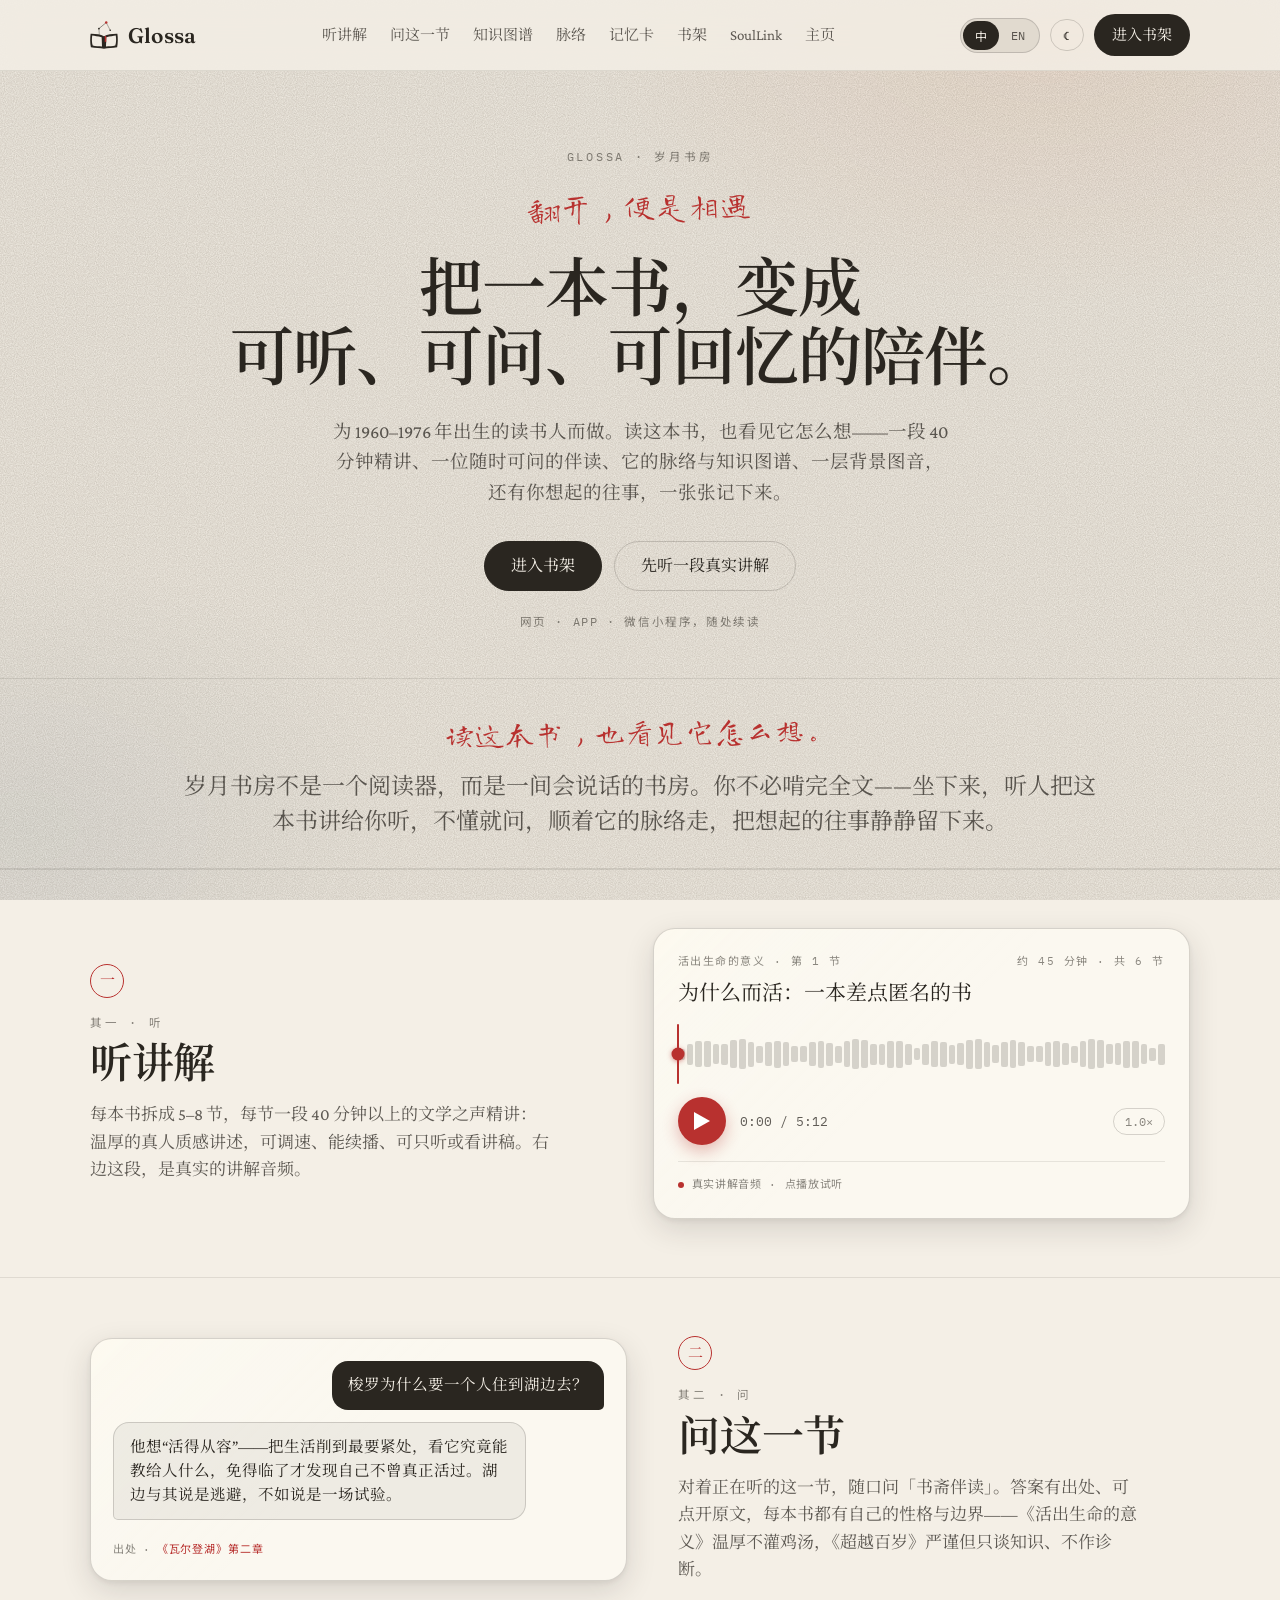
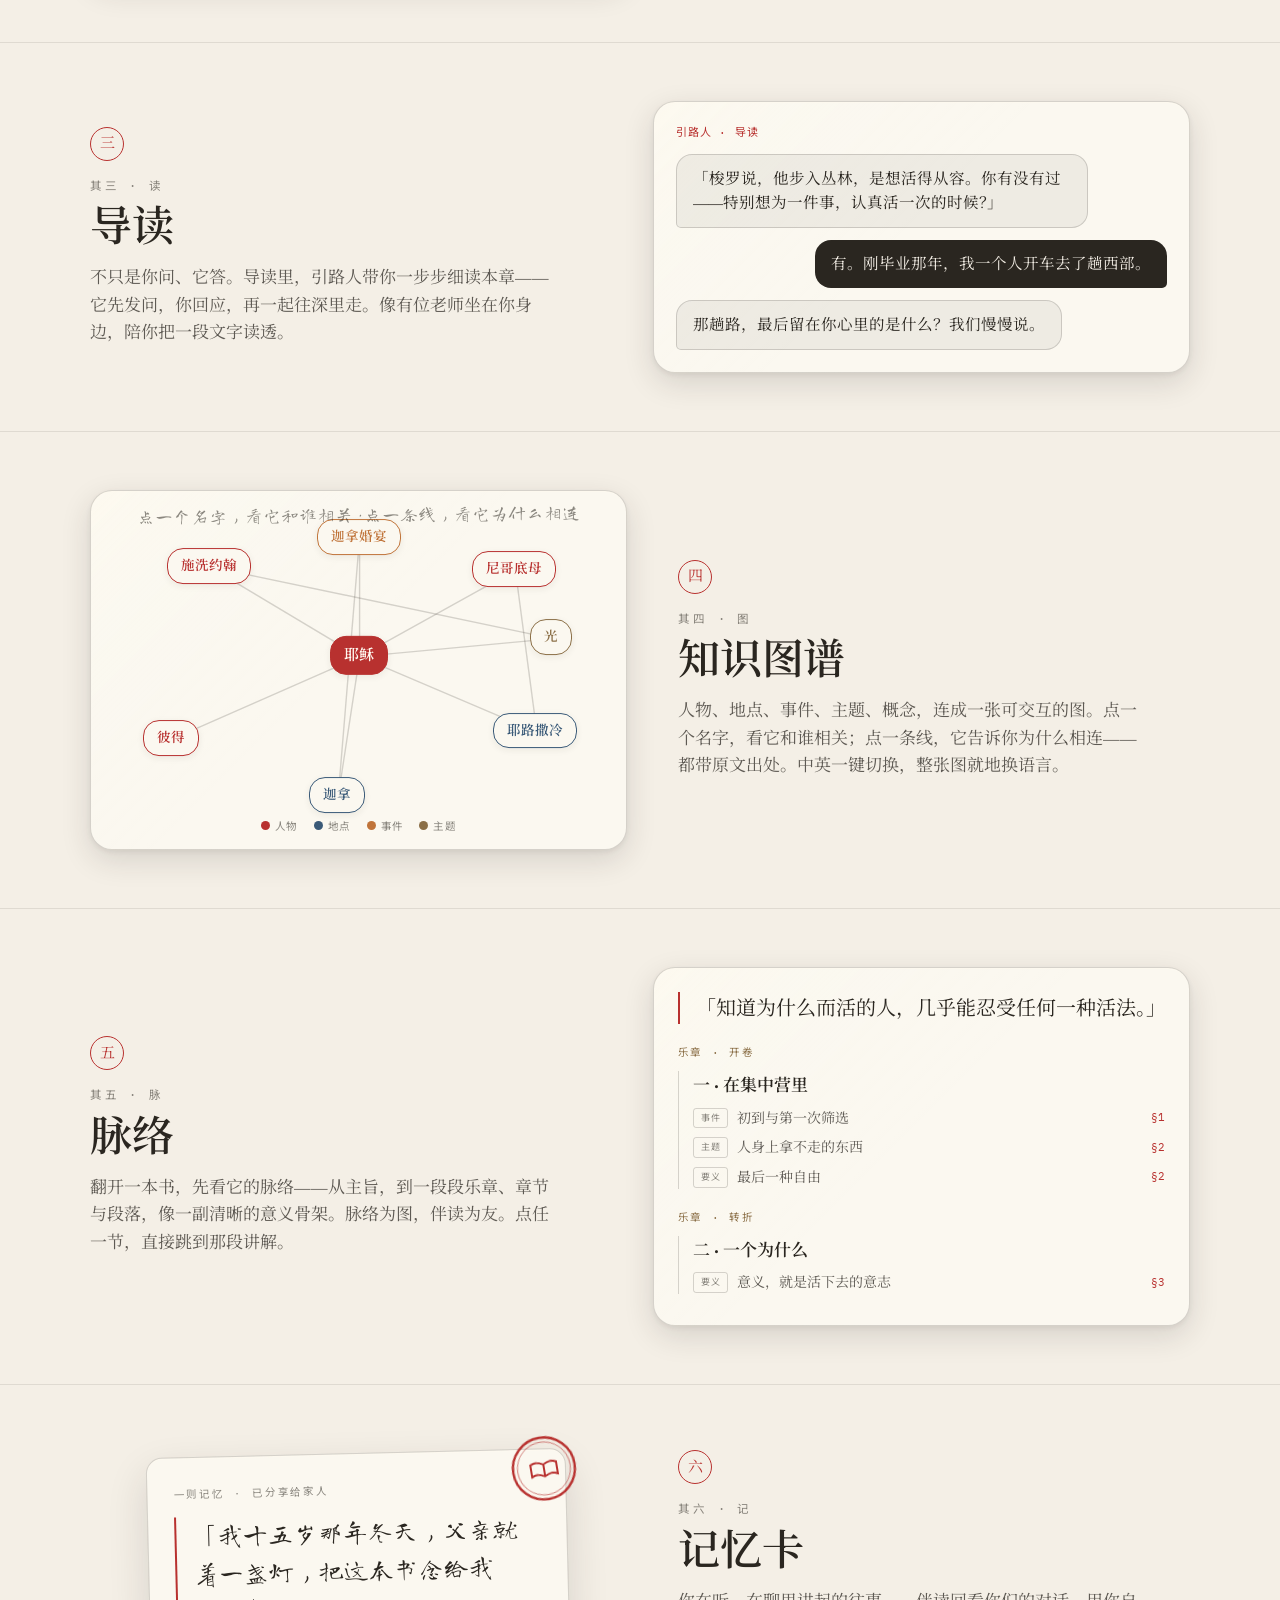
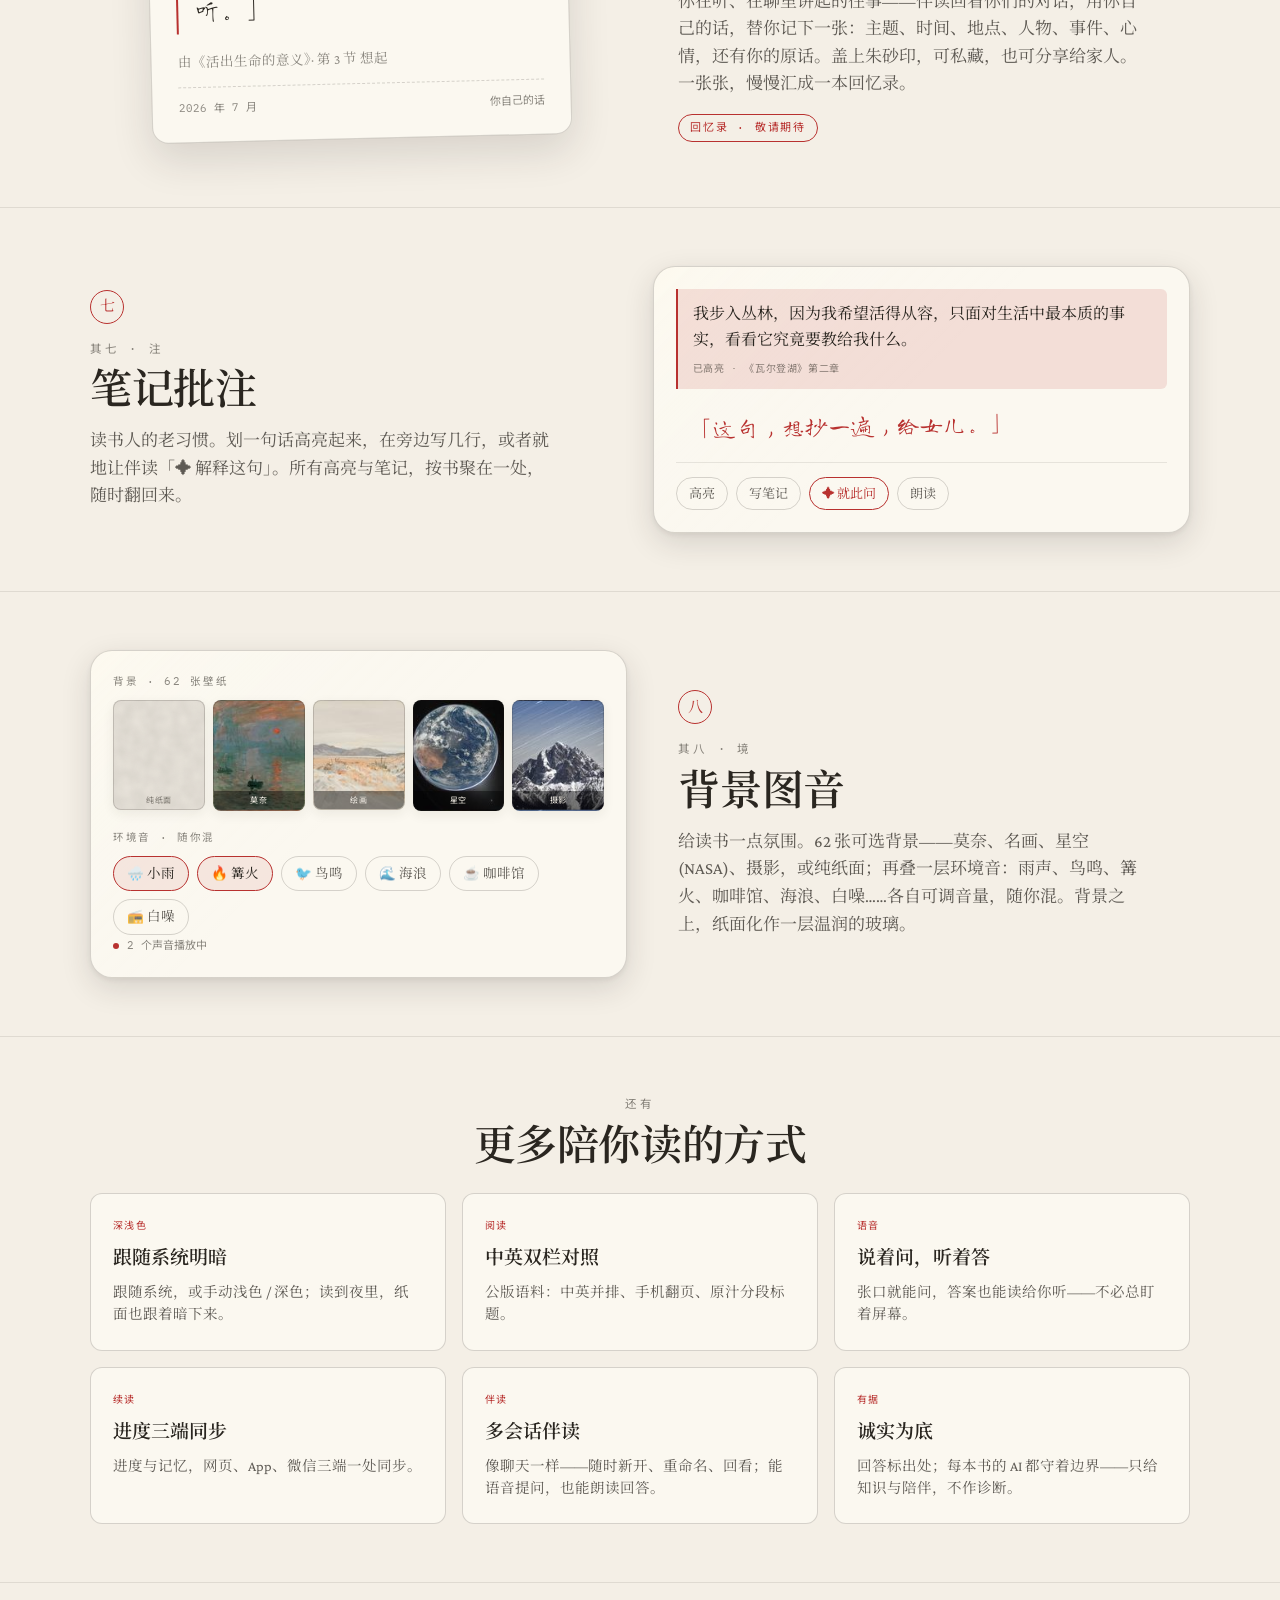
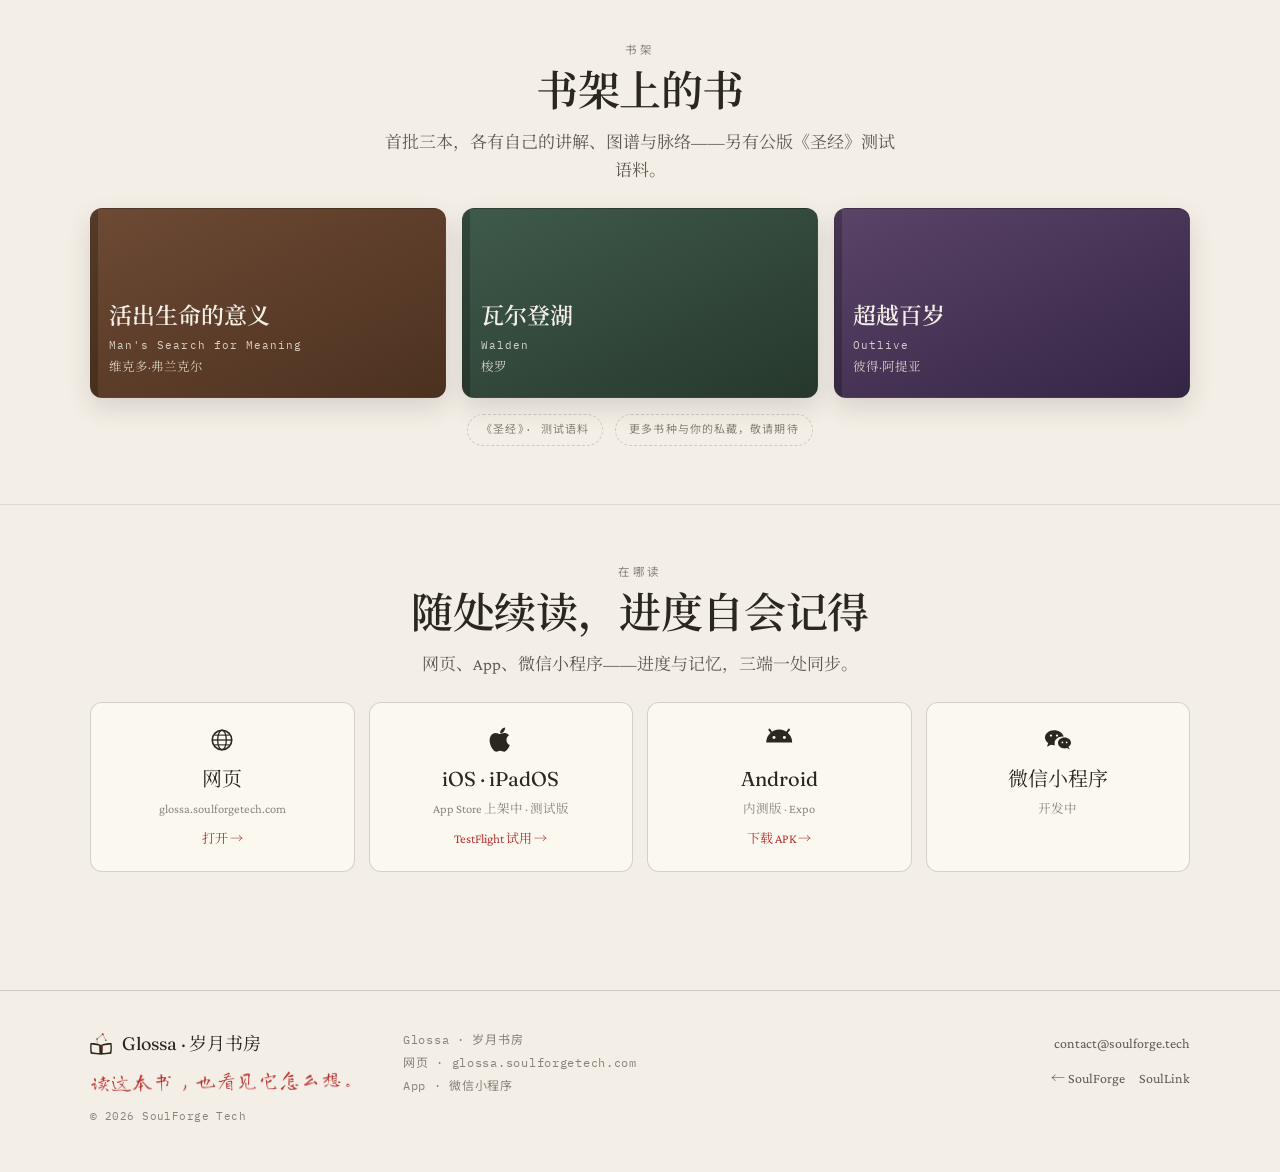
==== commit 0d3161da: "fix(glossa): remove dead "Buy this book" button from the Ask demo 演示卡里的购买按钮没有真实目标、点了没反应，误导用户。整块删除， 并" ====
--- a/glossa.html
+++ b/glossa.html
@@ -161,7 +161,6 @@
   .bubble.a{align-self:flex-start;background:color-mix(in srgb,var(--ink) 6%,transparent);border:1px solid var(--ink-line);border-bottom-left-radius:5px;color:var(--ink)}
   .src{display:inline-flex;align-items:center;gap:6px;margin-top:9px;font-family:var(--f-mono);font-size:11px;letter-spacing:.08em;color:var(--ink-faint)}
   .src b{color:var(--seal);font-weight:400}
-  .buy{align-self:flex-start;font-family:var(--f-body);font-size:14px;color:var(--seal);border:1px solid var(--seal);border-radius:var(--r-pill);padding:6px 14px;background:transparent;cursor:pointer}
 
   /* annotations / 笔记批注 */
   .anno{padding:22px}
@@ -408,7 +407,6 @@
         <div class="bubble q" data-en="Why did Thoreau go off to live alone by the pond?" data-zh="梭罗为什么要一个人住到湖边去？">梭罗为什么要一个人住到湖边去？</div>
         <div class="bubble a" data-en="He wanted to live deliberately — to strip life to its essentials and see what it had to teach, rather than find at the end that he had not lived. The pond was less escape than experiment." data-zh="他想“活得从容”——把生活削到最要紧处，看它究竟能教给人什么，免得临了才发现自己不曾真正活过。湖边与其说是逃避，不如说是一场试验。">他想“活得从容”——把生活削到最要紧处，看它究竟能教给人什么，免得临了才发现自己不曾真正活过。湖边与其说是逃避，不如说是一场试验。</div>
         <div class="src"><span data-en="source" data-zh="出处">出处</span> · <b data-en="Walden, Ch.2" data-zh="《瓦尔登湖》第二章">《瓦尔登湖》第二章</b></div>
-        <button class="buy" data-en="Buy this book →" data-zh="购买此书 →">购买此书 →</button>
       </div>
     </div></section>
 
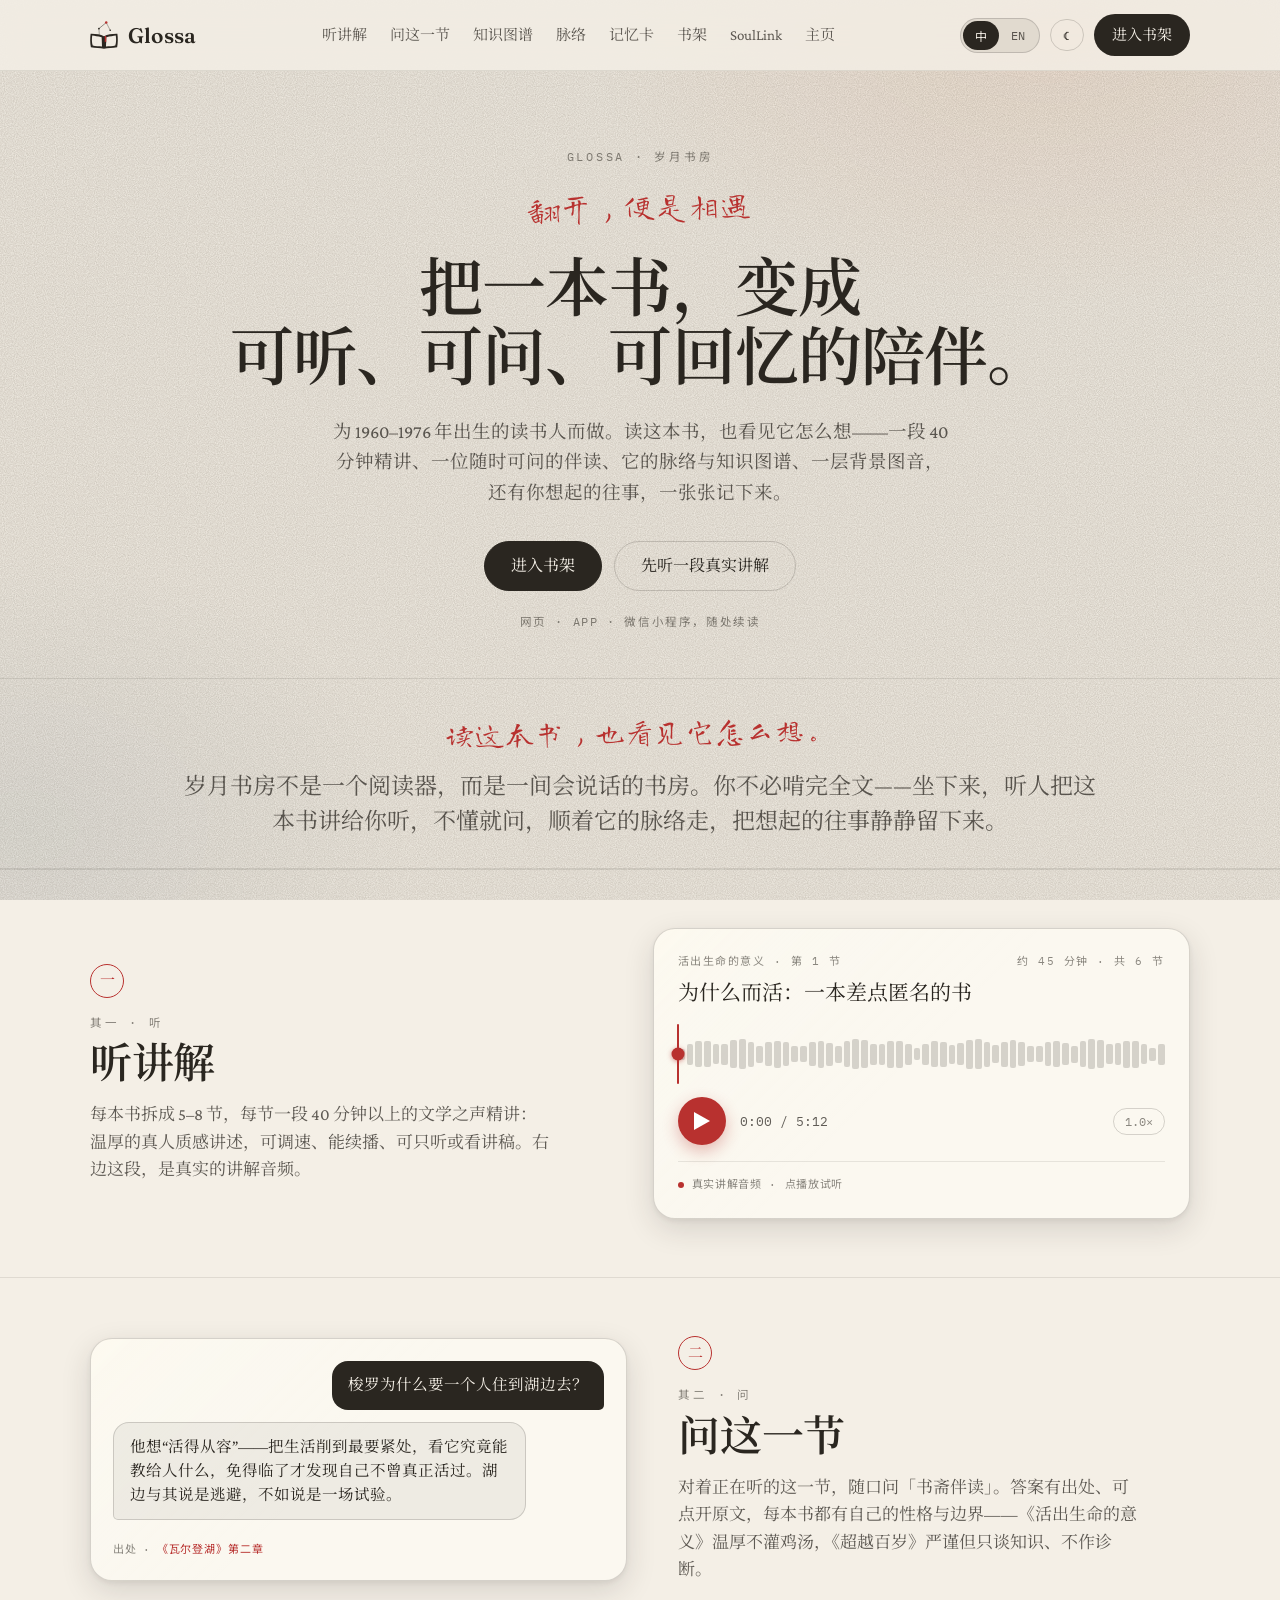
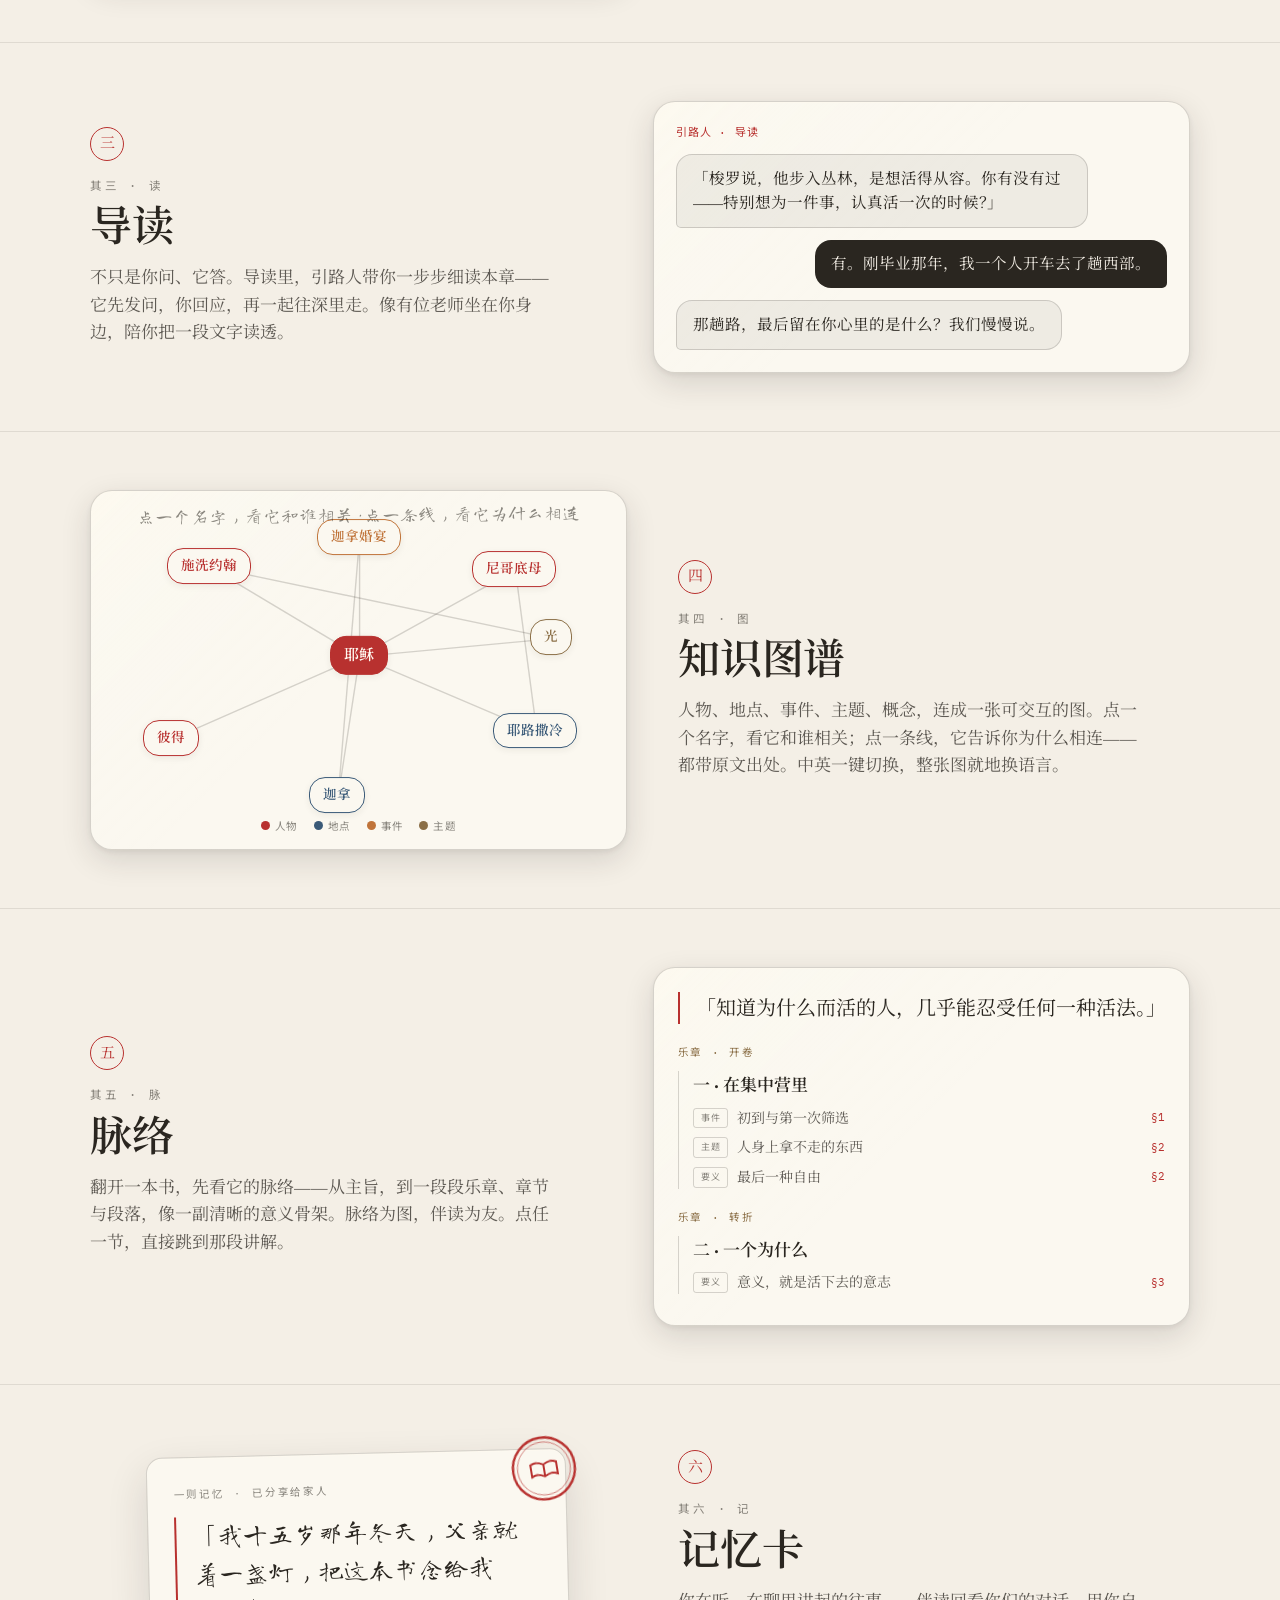
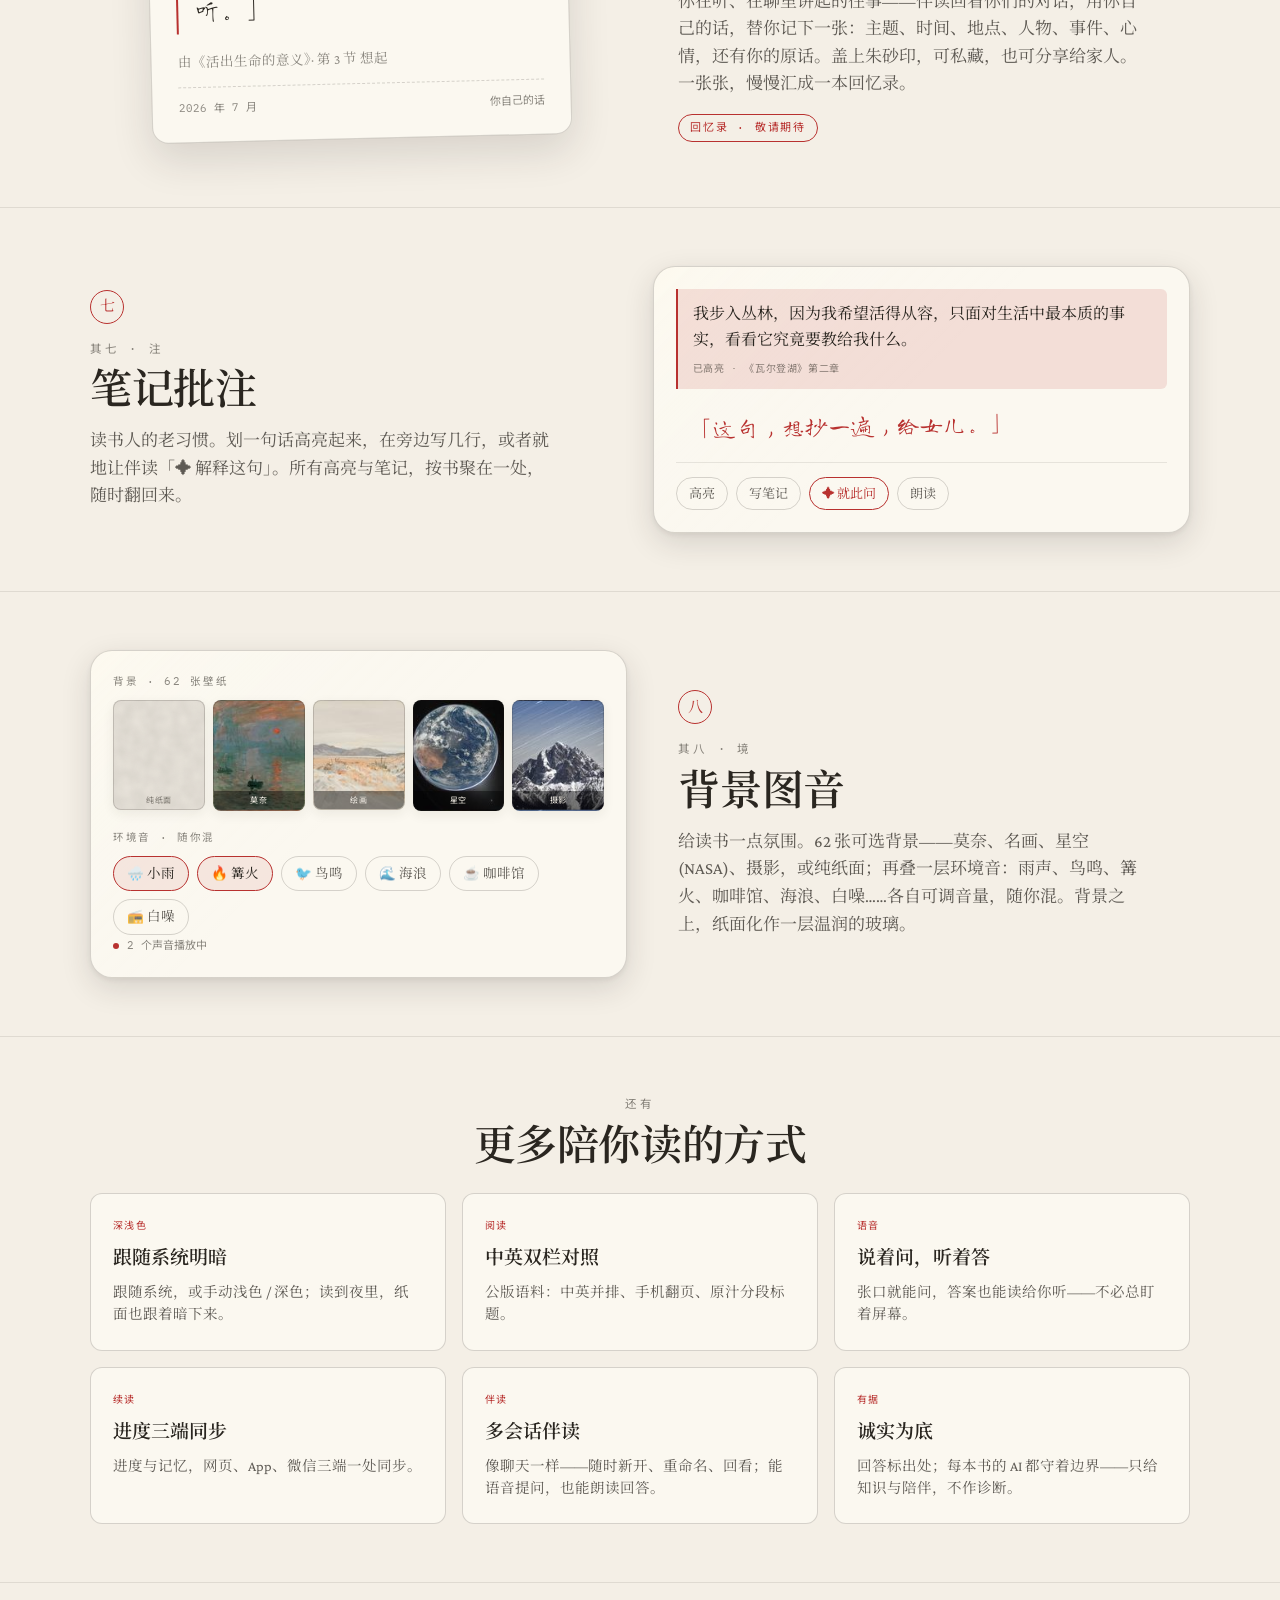
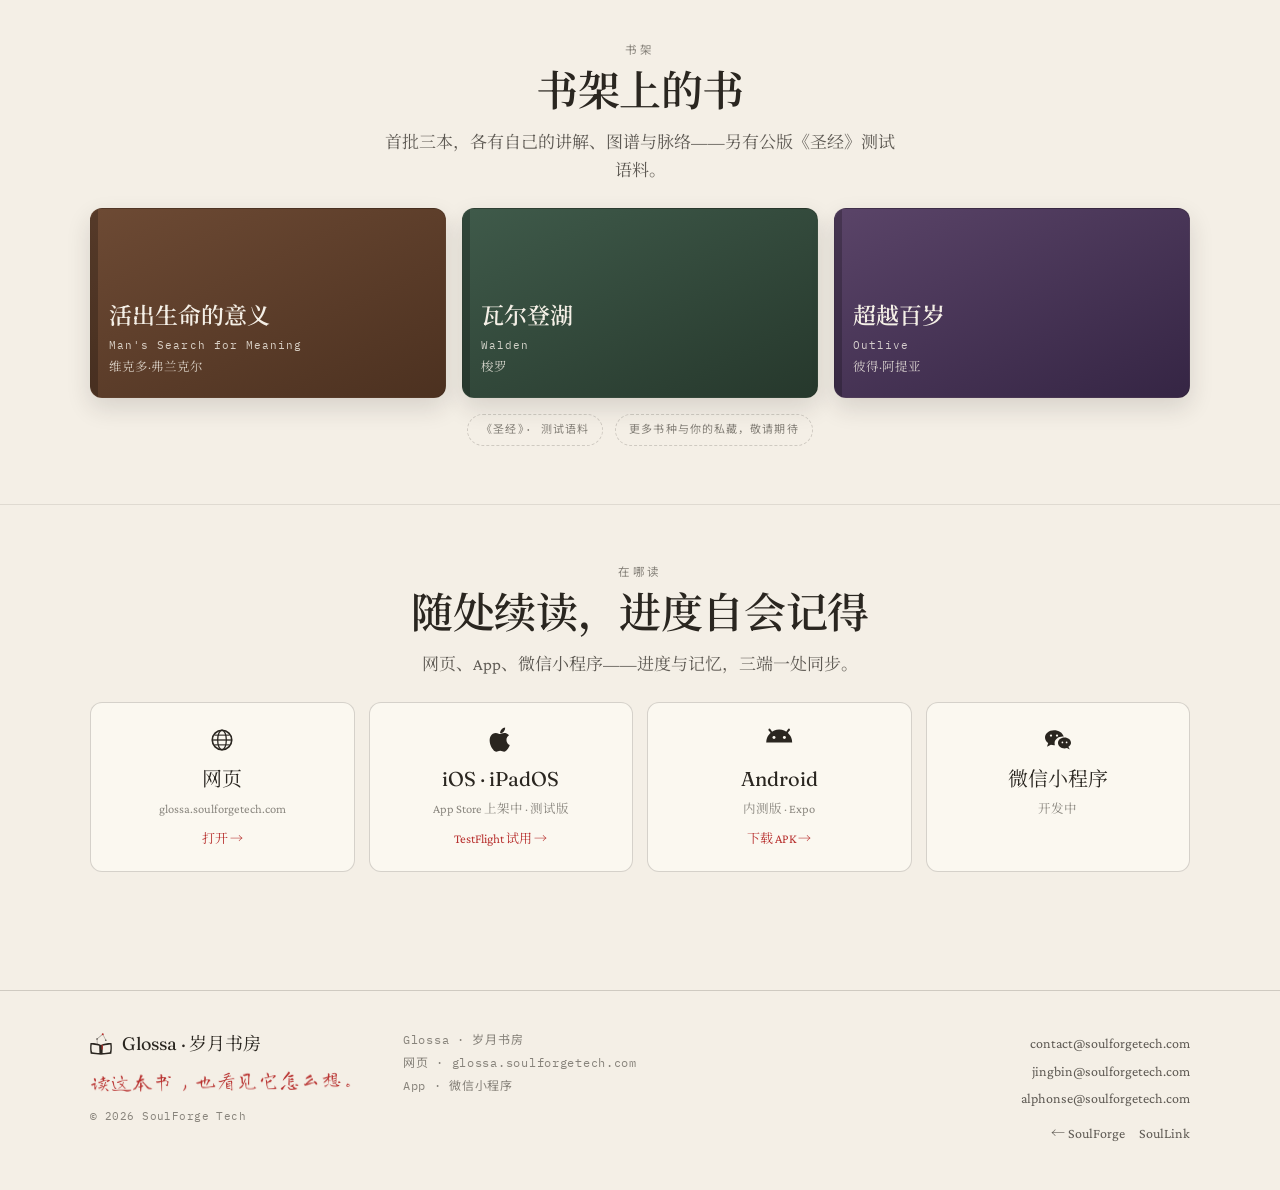
==== commit a2fc93e6: "fix: correct contact email domain and add team addresses contact@soulforge.tech -> contact@soulforge" ====
--- a/glossa.html
+++ b/glossa.html
@@ -622,7 +622,9 @@
       </div>
       <div class="cstats" data-en="Glossa · 岁月书房&#10;Web · glossa.soulforgetech.com&#10;App · WeChat mini-program" data-zh="Glossa · 岁月书房&#10;网页 · glossa.soulforgetech.com&#10;App · 微信小程序">Glossa · 岁月书房<br>网页 · glossa.soulforgetech.com<br>App · 微信小程序</div>
       <div class="cright">
-        <a href="mailto:contact@soulforge.tech">contact@soulforge.tech</a>
+        <a href="mailto:contact@soulforgetech.com">contact@soulforgetech.com</a><br>
+        <a href="mailto:jingbin@soulforgetech.com">jingbin@soulforgetech.com</a><br>
+        <a href="mailto:alphonse@soulforgetech.com">alphonse@soulforgetech.com</a>
         <div class="flinks">
           <a href="index.html" data-en="← SoulForge" data-zh="← SoulForge">← SoulForge</a>
           <a href="soullink.html" data-en="SoulLink" data-zh="SoulLink">SoulLink</a>
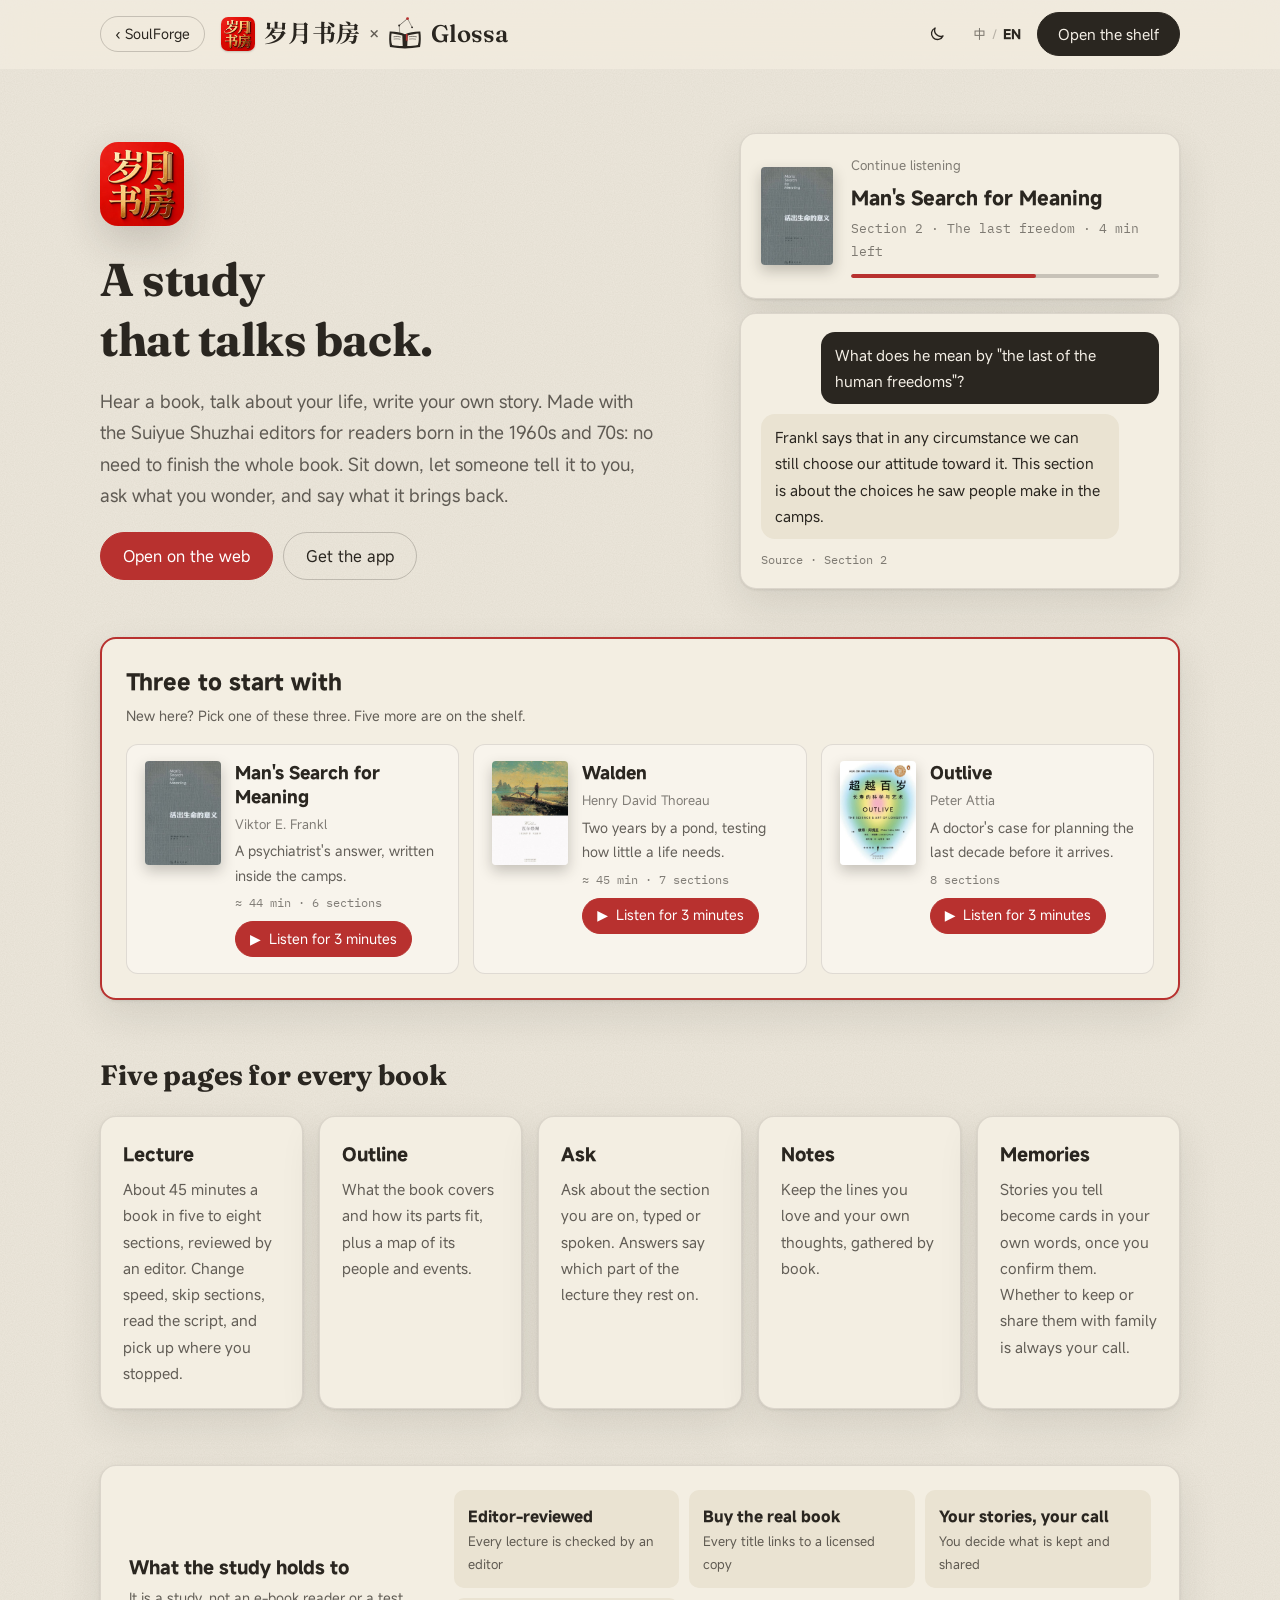
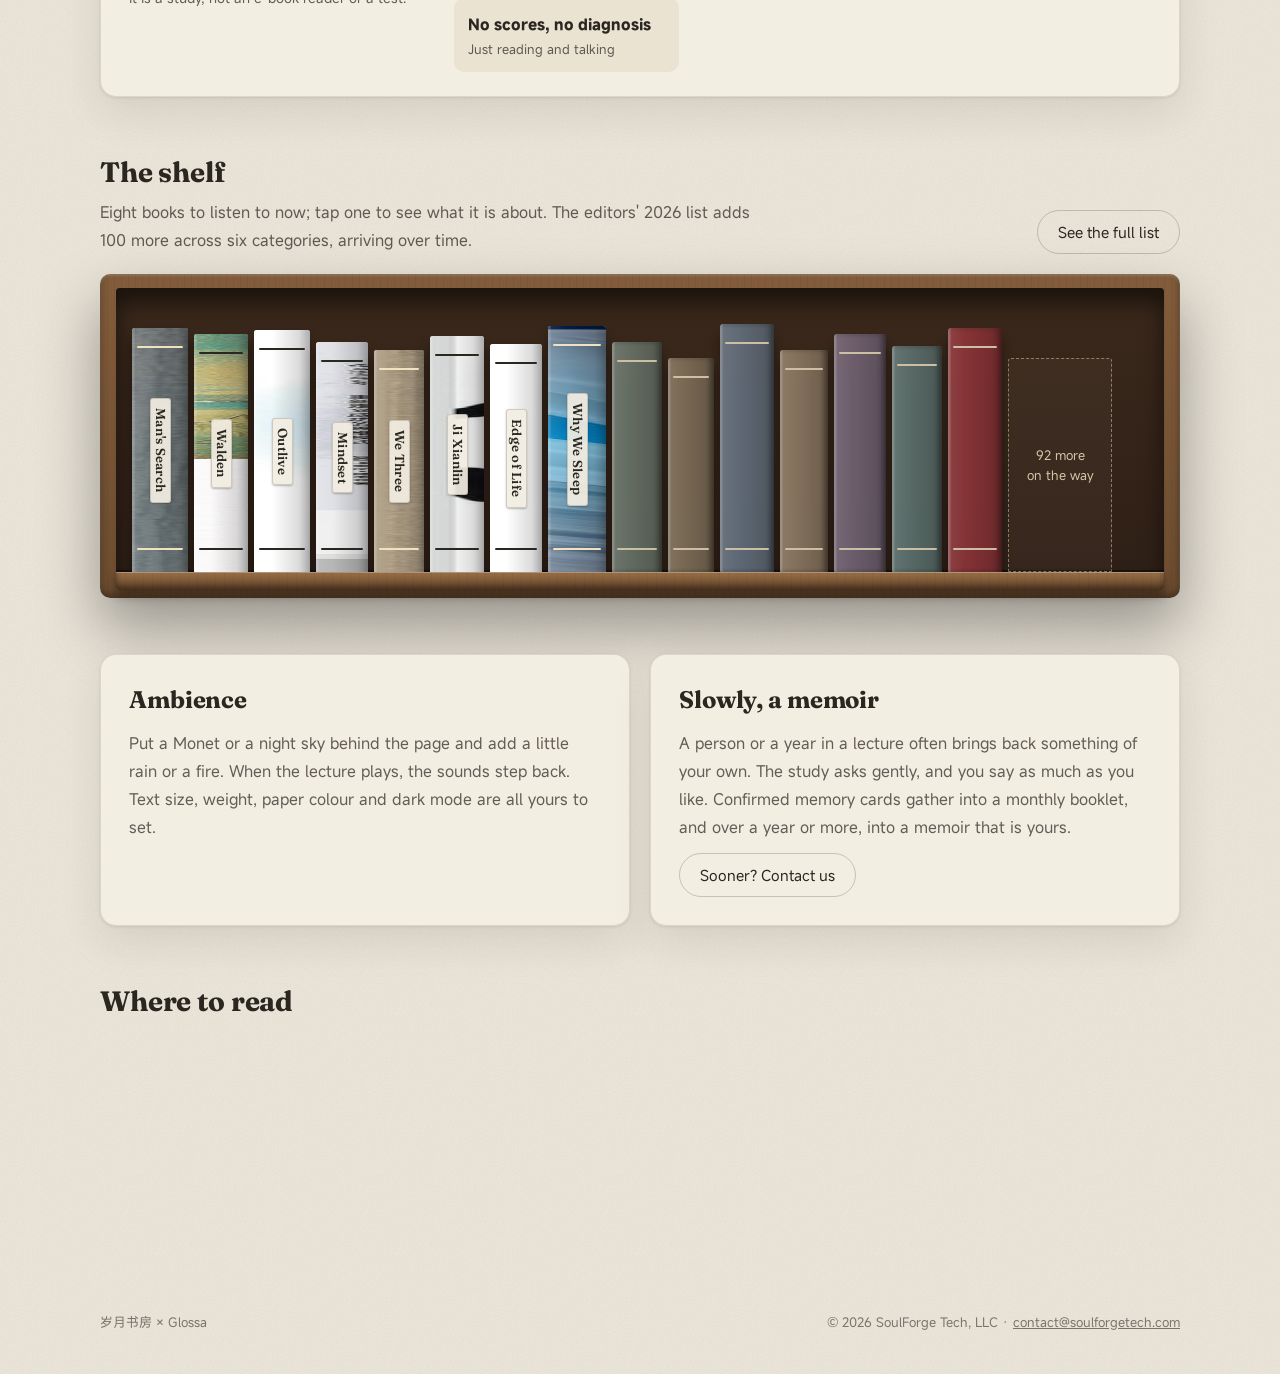
==== commit 7d73a2bb: "feat(site): redesign in the 岁月书房 paper style; add 恩典书房 page - New homepage, 恩典书房 (grace.html) and 岁月" ====
--- a/glossa.html
+++ b/glossa.html
@@ -1,788 +1,223 @@
 <!doctype html>
-<html lang="zh-CN">
+<html lang="zh-CN" class="no-js">
 <head>
-  <meta charset="utf-8"/>
-  <meta name="viewport" content="width=device-width, initial-scale=1"/>
-  <title>Glossa — 岁月书房 · 一间会说话的书房</title>
-  <link rel="icon" type="image/svg+xml" href="public/glossa-icon.svg"/>
-  <link rel="canonical" href="https://soulforgetech.com/glossa.html"/>
-  <meta property="og:title" content="Glossa — 岁月书房 · A Talking Study"/>
-  <meta property="og:description" content="把一本书，变成可听、可问、可回忆的陪伴。读这本书，也看见它怎么想。"/>
-  <meta property="og:url" content="https://soulforgetech.com/glossa.html"/>
-  <meta property="og:image" content="https://soulforgetech.com/public/glossa-icon.svg"/>
-  <meta property="og:type" content="website"/>
-  <meta name="theme-color" content="#F4EFE6" media="(prefers-color-scheme: light)"/>
-  <meta name="theme-color" content="#1A1814" media="(prefers-color-scheme: dark)"/>
-  <link rel="preconnect" href="https://fonts.googleapis.com"/>
-  <link rel="preconnect" href="https://fonts.gstatic.com" crossorigin/>
-  <link href="https://fonts.googleapis.com/css2?family=Caveat:wght@400;600&family=Crimson+Pro:ital,wght@0,400;0,500;1,400&family=Fraunces:ital,opsz,wght@0,9..144,400;0,9..144,600;1,9..144,400&family=IBM+Plex+Mono:wght@400;500&family=Long+Cang&family=Noto+Sans+SC:wght@400;500&family=Noto+Serif+SC:wght@400;500;600&display=swap" rel="stylesheet"/>
-  <style>
-  /* ============ glossa.html — Glossa · 岁月书房 product page ============ */
-  :root{
-    --paper:#F4EFE6; --paper-deep:#EAE3D2; --panel:#FBF8F0; --panel-2:#F6F0E4;
-    --ink:#2A2620; --ink-soft:rgba(42,38,32,.74); --ink-faint:rgba(42,38,32,.54);
-    --ink-line:rgba(42,38,32,.18); --ink-hair:rgba(42,38,32,.10);
-    --seal:#B8312F; --seal-strong:#9E2A29; --sepia:#8B6F47; --kraft:#C9A87C;
-    --pen-blue:#3A5A78; --amber:#C0743A;
-    --shadow:rgba(42,38,32,.14); --shadow-soft:rgba(42,38,32,.07);
-    --gloss:255,251,239;
-    --grain-blend:multiply; --grain-op:.5; --wash-op:1;
-    --f-display:'Fraunces','Noto Serif SC','Songti SC','STSong',Georgia,'Times New Roman',serif;
-    --f-body:'Crimson Pro','Fraunces','Noto Serif SC','Songti SC','STSong',Georgia,serif;
-    --f-hand:'Caveat','Long Cang','STKaiti','KaiTi',cursive;
-    --f-mono:'IBM Plex Mono','Noto Sans SC',ui-monospace,'SFMono-Regular',Menlo,monospace;
-    --r-sm:8px; --r-md:12px; --r-lg:16px; --r-xl:22px; --r-pill:999px;
-    --maxw:1180px; --ease:cubic-bezier(.16,1,.3,1); --spring:cubic-bezier(.34,1.42,.5,1);
-  }
-  @media (prefers-color-scheme:dark){
-    :root{
-      --paper:#1A1814; --paper-deep:#221F1A; --panel:#24211B; --panel-2:#201D18;
-      --ink:#EBE3D2; --ink-soft:rgba(235,227,210,.74); --ink-faint:rgba(235,227,210,.56);
-      --ink-line:rgba(235,227,210,.20); --ink-hair:rgba(235,227,210,.10);
-      --seal:#D85060; --seal-strong:#E0687A; --sepia:#C9A87C; --kraft:#D4B896;
-      --pen-blue:#8FA9C4; --amber:#E0A060; --shadow:rgba(0,0,0,.45); --shadow-soft:rgba(0,0,0,.3);
-      --grain-blend:screen; --grain-op:.28;
-    }
-  }
-  :root[data-theme="light"]{
-    --paper:#F4EFE6; --paper-deep:#EAE3D2; --panel:#FBF8F0; --panel-2:#F6F0E4;
-    --ink:#2A2620; --ink-soft:rgba(42,38,32,.74); --ink-faint:rgba(42,38,32,.54);
-    --ink-line:rgba(42,38,32,.18); --ink-hair:rgba(42,38,32,.10);
-    --seal:#B8312F; --seal-strong:#9E2A29; --sepia:#8B6F47; --kraft:#C9A87C;
-    --pen-blue:#3A5A78; --amber:#C0743A; --shadow:rgba(42,38,32,.14); --shadow-soft:rgba(42,38,32,.07);
-    --grain-blend:multiply; --grain-op:.5;
-  }
-  :root[data-theme="dark"]{
-    --paper:#1A1814; --paper-deep:#221F1A; --panel:#24211B; --panel-2:#201D18;
-    --ink:#EBE3D2; --ink-soft:rgba(235,227,210,.74); --ink-faint:rgba(235,227,210,.56);
-    --ink-line:rgba(235,227,210,.20); --ink-hair:rgba(235,227,210,.10);
-    --seal:#D85060; --seal-strong:#E0687A; --sepia:#C9A87C; --kraft:#D4B896;
-    --pen-blue:#8FA9C4; --amber:#E0A060; --shadow:rgba(0,0,0,.45); --shadow-soft:rgba(0,0,0,.3);
-    --grain-blend:screen; --grain-op:.28;
-  }
-
-  *{box-sizing:border-box}
-  html{scroll-behavior:smooth;scroll-padding-top:84px}
-  body{margin:0;background:var(--paper);color:var(--ink);font-family:var(--f-body);font-size:17px;line-height:1.62;-webkit-font-smoothing:antialiased;text-rendering:optimizeLegibility;}
-
-  .wash,.grain{position:fixed;inset:0;pointer-events:none;z-index:0}
-  .wash{opacity:var(--wash-op);background:radial-gradient(60% 50% at 82% 4%, rgba(217,119,66,.10), transparent 60%),radial-gradient(55% 55% at 2% 92%, rgba(58,90,120,.07), transparent 55%);}
-  .grain{opacity:var(--grain-op);mix-blend-mode:var(--grain-blend);background-image:url("data:image/svg+xml;utf8,<svg xmlns='http://www.w3.org/2000/svg' width='220' height='220'><filter id='n'><feTurbulence type='fractalNoise' baseFrequency='0.9' numOctaves='2' stitchTiles='stitch'/><feColorMatrix type='matrix' values='0 0 0 0 0.12  0 0 0 0 0.1  0 0 0 0 0.07  0 0 0 0.55 0'/></filter><rect width='100%25' height='100%25' filter='url(%23n)'/></svg>");}
-
-  .page{position:relative;z-index:1}
-  .wrap{max-width:var(--maxw);margin:0 auto;padding:0 clamp(20px,5vw,40px)}
-
-  /* nav */
-  .nav{position:sticky;top:0;z-index:60;background:color-mix(in srgb,var(--paper) 84%,transparent);backdrop-filter:blur(14px) saturate(140%);border-bottom:1px solid var(--ink-hair)}
-  .nav-inner{display:flex;align-items:center;gap:14px;padding-top:14px;padding-bottom:14px}
-  .brand{display:flex;align-items:center;gap:10px;text-decoration:none;flex:0 0 auto}
-  .brand .bmark{width:28px;height:28px;display:block}
-  .brand .bname{font-family:var(--f-display);font-size:21px;font-weight:600;letter-spacing:.01em;color:var(--ink)}
-  .navlinks{display:flex;align-items:center;gap:1px;margin:0 auto}
-  .navlinks a{font-family:var(--f-body);font-size:15px;color:var(--ink-soft);text-decoration:none;padding:7px 11px;border-radius:var(--r-pill);transition:.24s var(--ease);white-space:nowrap}
-  .navlinks a:hover{color:var(--ink)}
-  /* hand-drawn pen loop on the active tab — same stroke as SoulLink's nav */
-  .navlinks a{position:relative}
-  .navlinks a .nav-circle{position:absolute;left:1px;right:1px;top:0;bottom:0;width:auto;height:auto;color:var(--seal);pointer-events:none;opacity:0;transition:opacity .25s ease}
-  .navlinks a .nav-circle path{stroke-dasharray:320;stroke-dashoffset:320;transition:stroke-dashoffset .9s var(--ease)}
-  .navlinks a:hover .nav-circle{opacity:.45}
-  .navlinks a:hover .nav-circle path{stroke-dashoffset:0}
-  .navlinks a.on{color:var(--ink)}
-  .navlinks a.on .nav-circle{opacity:1}
-  .navlinks a.on .nav-circle path{stroke-dashoffset:0}
-  .nav-actions{display:flex;align-items:center;gap:10px;flex:0 0 auto}
-  .seg{display:inline-flex;background:color-mix(in srgb,var(--ink) 8%,transparent);border:1px solid var(--ink-line);border-radius:var(--r-pill);padding:2px}
-  .seg button{font-family:var(--f-mono);font-size:12px;border:0;background:transparent;color:var(--ink-soft);cursor:pointer;padding:6px 12px;border-radius:var(--r-pill);transition:.28s var(--ease)}
-  .seg button[aria-pressed="true"]{background:var(--ink);color:var(--paper)}
-  .iconbtn{font-family:var(--f-mono);font-size:13px;width:34px;height:32px;display:grid;place-items:center;border:1px solid var(--ink-line);background:transparent;color:var(--ink);border-radius:var(--r-pill);cursor:pointer}
-  .nav-cta{font-family:var(--f-body);font-size:15px;color:var(--paper);text-decoration:none;background:var(--ink);padding:9px 18px;border-radius:var(--r-pill);transition:.24s var(--ease);white-space:nowrap}
-  .nav-cta:hover{background:var(--seal);color:var(--paper)}
-
-  .eyebrow{font-family:var(--f-mono);font-size:11.5px;letter-spacing:.24em;text-transform:uppercase;color:var(--ink-faint)}
-  .kicker{font-family:var(--f-hand);color:var(--seal);font-size:clamp(24px,3.4vw,32px);transform:rotate(-1.6deg);display:inline-block}
-  h1,h2,h3{font-family:var(--f-display);font-weight:600;color:var(--ink);text-wrap:balance;margin:0;letter-spacing:-.01em}
-  .lead{color:var(--ink-soft);font-size:clamp(16px,1.6vw,18.5px);line-height:1.66;max-width:62ch}
-
-  .btn{font-family:var(--f-body);font-size:16px;cursor:pointer;border-radius:var(--r-pill);padding:11px 26px;border:1px solid var(--ink);background:var(--ink);color:var(--paper);transition:.26s var(--ease);text-decoration:none;display:inline-block}
-  .btn:hover{background:var(--seal);border-color:var(--seal);transform:translateY(-1px)}
-  .btn.ghost{background:transparent;color:var(--ink);border-color:var(--ink-line)}
-  .btn.ghost:hover{border-color:var(--ink);transform:translateY(-1px)}
-
-  .panel{position:relative;background-color:var(--panel);background-image:linear-gradient(135deg,rgba(var(--gloss),.5) 0%,rgba(var(--gloss),.14) 12%,rgba(var(--gloss),.03) 30%,transparent 48%);border:1px solid var(--ink-line);border-radius:var(--r-xl);box-shadow:0 10px 30px var(--shadow),0 2px 6px var(--shadow-soft),inset 0 1px 0 rgba(var(--gloss),.6);}
-
-  /* hero */
-  .g-hero{padding:clamp(34px,6vw,78px) 0 clamp(20px,3vw,40px);text-align:center}
-  .g-hero .kicker{margin-bottom:18px}
-  .g-h1{font-size:clamp(36px,5.6vw,64px);line-height:1.08;letter-spacing:-.015em;white-space:pre-line;max-width:20ch;margin:0 auto}
-  .g-hero .lead{margin:26px auto 0;text-align:center}
-  .g-cta{display:flex;gap:12px;justify-content:center;flex-wrap:wrap;margin-top:32px}
-  .g-ends{margin-top:22px;font-family:var(--f-mono);font-size:11.5px;letter-spacing:.14em;text-transform:uppercase;color:var(--ink-faint)}
-
-  .whatis{border-top:1px solid var(--ink-hair);border-bottom:1px solid var(--ink-hair);margin-top:8px}
-  .whatis .wrap{padding:30px 0;display:flex;flex-direction:column;align-items:center;gap:12px;text-align:center}
-  .whatis .tag{font-family:var(--f-hand);color:var(--seal);font-size:clamp(22px,2.6vw,30px);transform:rotate(-1deg)}
-  .whatis p{margin:0;font-family:var(--f-display);font-size:clamp(18px,2vw,23px);line-height:1.5;color:var(--ink-soft);max-width:62ch}
-
-  .sec{padding:clamp(32px,5vw,58px) 0;border-top:1px solid var(--ink-hair);scroll-margin-top:84px}
-  .sec-grid{display:grid;grid-template-columns:minmax(0,1fr) minmax(0,1.05fr);gap:clamp(22px,4vw,54px);align-items:center}
-  .sec.rev .sec-grid{grid-template-columns:minmax(0,1.05fr) minmax(0,1fr)}
-  .sec.rev .sec-copy{order:2}
-  .num{font-family:var(--f-display);font-size:15px;color:var(--seal);border:1px solid var(--seal);width:34px;height:34px;border-radius:50%;display:grid;place-items:center;margin-bottom:16px}
-  .sec h2{font-size:clamp(28px,3.6vw,42px);line-height:1.12;margin:8px 0 14px}
-  .sec-copy .eyebrow{margin-bottom:6px}
-  .sec-copy p{color:var(--ink-soft);max-width:46ch;margin:0}
-
-  /* lecture player (real audio) */
-  .player{padding:24px}
-  .player .pl-head{display:flex;align-items:baseline;justify-content:space-between;gap:12px;margin-bottom:4px}
-  .player .pl-book{font-family:var(--f-mono);font-size:11px;letter-spacing:.14em;text-transform:uppercase;color:var(--ink-faint)}
-  .player .pl-title{font-family:var(--f-display);font-size:21px;margin:2px 0 18px}
-  .wave{position:relative;display:flex;align-items:center;gap:2px;height:54px;margin-bottom:16px;cursor:grab;touch-action:none}
-  .wave:active{cursor:grabbing}
-  .wave span{flex:1;border-radius:2px;background:var(--ink-line);min-width:2px;transform-origin:center;transition:background .12s}
-  .wave span.on{background:var(--seal)}
-  @keyframes barPulse{0%,100%{transform:scaleY(.6)}50%{transform:scaleY(1)}}
-  .wave.playing span{animation:barPulse 900ms ease-in-out infinite}
-  .wave .ph{position:absolute;top:-3px;bottom:-3px;left:0;width:2px;background:var(--seal);border-radius:2px;transform:translateX(-1px);pointer-events:none;z-index:2}
-  .wave .ph::after{content:"";position:absolute;left:1px;top:50%;width:13px;height:13px;border-radius:50%;background:var(--seal);transform:translate(-50%,-50%);box-shadow:0 1px 5px rgba(184,49,47,.55)}
-  .player .pl-ctrls{display:flex;align-items:center;gap:14px}
-  .play{width:48px;height:48px;border-radius:50%;background:var(--seal);color:#fff;border:0;display:grid;place-items:center;cursor:pointer;flex:0 0 auto;box-shadow:0 6px 16px rgba(184,49,47,.32)}
-  .play svg{display:block}
-  .player .pl-time{font-family:var(--f-mono);font-size:13px;color:var(--ink-soft);font-variant-numeric:tabular-nums}
-  .pl-sp{margin-left:auto;font-family:var(--f-mono);font-size:12px;color:var(--ink-faint);border:1px solid var(--ink-line);border-radius:var(--r-pill);padding:5px 11px;cursor:pointer;background:transparent}
-  .pl-sp:hover{color:var(--ink);border-color:var(--ink)}
-  .player .pl-foot{margin-top:16px;padding-top:14px;border-top:1px solid var(--ink-hair);font-family:var(--f-mono);font-size:11px;letter-spacing:.06em;color:var(--ink-faint);display:flex;align-items:center;gap:8px}
-  .player .pl-foot .dot{width:6px;height:6px;border-radius:50%;background:var(--seal);display:inline-block}
-
-  /* chat */
-  .chat{padding:22px;display:flex;flex-direction:column;gap:12px}
-  .bubble{max-width:84%;padding:12px 16px;border-radius:var(--r-lg);font-size:15.5px;line-height:1.55}
-  .bubble.q{align-self:flex-end;background:var(--ink);color:var(--paper);border-bottom-right-radius:5px}
-  .bubble.a{align-self:flex-start;background:color-mix(in srgb,var(--ink) 6%,transparent);border:1px solid var(--ink-line);border-bottom-left-radius:5px;color:var(--ink)}
-  .src{display:inline-flex;align-items:center;gap:6px;margin-top:9px;font-family:var(--f-mono);font-size:11px;letter-spacing:.08em;color:var(--ink-faint)}
-  .src b{color:var(--seal);font-weight:400}
-
-  /* annotations / 笔记批注 */
-  .anno{padding:22px}
-  .anno-hl{background:color-mix(in srgb,var(--seal) 13%,transparent);border-left:2px solid var(--seal);border-radius:0 6px 6px 0;padding:12px 15px}
-  .anno-text{margin:0;font-family:var(--f-body);font-size:16px;line-height:1.62;color:var(--ink)}
-  .anno-ref{margin-top:8px;font-family:var(--f-mono);font-size:10px;letter-spacing:.06em;text-transform:uppercase;color:var(--ink-faint)}
-  .anno-margin{font-family:var(--f-hand);font-size:23px;color:var(--seal);transform:rotate(-1deg);margin:18px 0 0 14px}
-  .anno-bar{display:flex;flex-wrap:wrap;gap:8px;margin-top:18px;padding-top:14px;border-top:1px solid var(--ink-hair)}
-  .anno-bar span{font-family:var(--f-body);font-size:13px;color:var(--ink-soft);border:1px solid var(--ink-line);border-radius:var(--r-pill);padding:5px 12px}
-  .anno-bar span.seal{color:var(--seal);border-color:var(--seal)}
-
-  /* knowledge graph — interactive: drag · click a node · click a line */
-  .kg-live{position:relative;padding:0;height:360px;overflow:hidden}
-  .kg-edges{position:absolute;inset:0;width:100%;height:100%;pointer-events:none;z-index:1}
-  .kg-edges line.vis{stroke:var(--ink-line);stroke-width:1.4;pointer-events:none;transition:stroke .15s,opacity .15s,stroke-width .15s}
-  .kg-edges line.vis.sel{stroke:var(--seal);stroke-width:2.8}
-  .kg-edges line.vis.dim{opacity:.14}
-  .kg-edges line.hit{stroke:transparent;stroke-width:16;pointer-events:stroke;cursor:pointer}
-  .kg-n{position:absolute;z-index:2;transform:translate(-50%,-50%);font-family:var(--f-body);font-size:13.5px;font-weight:600;
-    padding:6px 13px;border-radius:16px;background:var(--panel);border:1.5px solid var(--ink-line);color:var(--ink);
-    white-space:nowrap;cursor:grab;user-select:none;touch-action:none;box-shadow:0 2px 7px var(--shadow-soft);transition:box-shadow .15s,opacity .15s}
-  .kg-n:hover{box-shadow:0 5px 14px var(--shadow)}
-  .kg-n:active{cursor:grabbing}
-  .kg-n.person{border-color:var(--seal);color:var(--seal)}
-  .kg-n.person.center{background:var(--seal);color:#FFF8F0;border-color:var(--seal);font-size:15px}
-  .kg-n.place{border-color:var(--pen-blue);color:var(--pen-blue)}
-  .kg-n.event{border-color:var(--amber);color:var(--amber)}
-  .kg-n.theme{border-color:var(--sepia);color:var(--sepia)}
-  .kg-n.dim{opacity:.22}
-  .kg-n.sel{box-shadow:0 0 0 3px color-mix(in srgb,var(--seal) 40%,transparent),0 6px 16px var(--shadow)}
-  .kg-info{position:absolute;z-index:4;top:11px;left:16px;right:16px;text-align:center;font-family:var(--f-body);font-size:12.5px;
-    line-height:1.5;color:var(--ink-soft);pointer-events:none;transition:opacity .2s}
-  .kg-info b{color:var(--seal);font-weight:600}
-  .kg-info em{font-style:normal;color:var(--ink-faint);font-family:var(--f-mono);font-size:11px}
-  .kg-info.hint{font-family:var(--f-hand);font-size:18px;color:var(--ink-faint);transform:rotate(-.6deg)}
-  .kg-legend{position:absolute;z-index:2;left:0;right:0;bottom:14px;display:flex;flex-wrap:wrap;justify-content:center;gap:6px 16px;
-    font-family:var(--f-mono);font-size:10.5px;letter-spacing:.04em;color:var(--ink-faint);pointer-events:none}
-  .kg-legend i{display:inline-block;width:9px;height:9px;border-radius:50%;margin-right:5px}
-
-  /* outline / 脉络 */
-  .outline{padding:24px}
-  .outline .thesis{border-left:2px solid var(--seal);padding:2px 0 2px 16px;font-family:var(--f-display);font-size:20px;line-height:1.42;color:var(--ink)}
-  .outline .thesis cite{display:block;font-family:var(--f-mono);font-style:normal;font-size:11px;color:var(--ink-faint);margin-top:8px;letter-spacing:.06em}
-  .outline .mv{margin-top:20px;font-family:var(--f-mono);font-size:10.5px;letter-spacing:.16em;text-transform:uppercase;color:var(--sepia)}
-  .outline .ch{margin-top:10px;padding-left:14px;border-left:1px solid var(--ink-line)}
-  .outline .ch h4{font-family:var(--f-display);font-size:17px;font-weight:600;margin:0 0 8px;color:var(--ink)}
-  .outline .beat{display:flex;align-items:center;gap:9px;margin:7px 0;font-size:14px;color:var(--ink-soft)}
-  .outline .beat .tg{font-family:var(--f-mono);font-size:9px;letter-spacing:.08em;text-transform:uppercase;padding:2px 7px;border-radius:3px;border:1px solid var(--ink-line);color:var(--ink-faint);flex:0 0 auto}
-  .outline .beat .ref{margin-left:auto;font-family:var(--f-mono);font-size:11px;color:var(--seal)}
-
-  /* ambient / 背景图音 */
-  .ambient{padding:22px;display:flex;flex-direction:column;gap:18px}
-  .amb-label{font-family:var(--f-mono);font-size:10.5px;letter-spacing:.16em;text-transform:uppercase;color:var(--ink-faint);margin-bottom:10px}
-  .wp-row{display:grid;grid-template-columns:repeat(5,1fr);gap:8px}
-  .wp{aspect-ratio:1/1.2;border-radius:8px;border:1px solid var(--ink-line);position:relative;overflow:hidden;box-shadow:0 4px 12px var(--shadow-soft);background-size:cover;background-position:center}
-  .wp b{position:absolute;left:0;right:0;bottom:0;font-family:var(--f-mono);font-weight:400;font-size:8px;letter-spacing:.04em;text-align:center;padding:3px 0;background:rgba(0,0,0,.42);color:#F4EFE6}
-  .wp.paper{background-color:var(--paper);background-image:url(public/wp/paper-light.png);background-blend-mode:multiply} .wp.paper b{background:none;color:var(--ink-faint)}
-  @media (prefers-color-scheme:dark){ .wp.paper{background-image:url(public/wp/paper-dark.png);background-blend-mode:normal} }
-  :root[data-theme="light"] .wp.paper{background-image:url(public/wp/paper-light.png);background-blend-mode:multiply}
-  :root[data-theme="dark"] .wp.paper{background-image:url(public/wp/paper-dark.png);background-blend-mode:normal}
-  .wp.monet{background-image:url(public/wp/monet.jpg)}
-  .wp.paint{background-image:url(public/wp/painting.jpg)}
-  .wp.space{background-image:url(public/wp/space.jpg)}
-  .wp.photo{background-image:url(public/wp/photo.jpg)}
-  .snd{display:flex;flex-wrap:wrap;gap:8px}
-  .snd .chip{font-family:var(--f-body);font-size:13.5px;border:1px solid var(--ink-line);border-radius:var(--r-pill);padding:6px 13px;color:var(--ink-soft)}
-  .snd .chip.on{border-color:var(--seal);color:var(--ink);background:color-mix(in srgb,var(--seal) 9%,transparent)}
-  .snd-meta{font-family:var(--f-mono);font-size:11px;color:var(--ink-faint);display:flex;align-items:center;gap:8px;margin-top:2px}
-  .snd-meta .dot{width:6px;height:6px;border-radius:50%;background:var(--seal);display:inline-block}
-
-  /* memory card */
-  .mcwrap{display:grid;place-items:center;padding:10px}
-  .mcard{position:relative;width:min(100%,420px);padding:28px 26px 24px;background:var(--panel);border:1px solid var(--ink-line);border-radius:var(--r-lg);box-shadow:0 16px 40px var(--shadow),inset 0 1px 0 rgba(var(--gloss),.6);transform:rotate(-1.4deg)}
-  .mcard .mc-label{font-family:var(--f-mono);font-size:10.5px;letter-spacing:.18em;text-transform:uppercase;color:var(--ink-faint);margin-bottom:14px}
-  .mcard blockquote{margin:0;padding:2px 0 2px 16px;border-left:2px solid var(--seal);font-family:var(--f-hand);font-size:25px;line-height:1.5;color:var(--ink)}
-  .mcard .mc-from{margin-top:18px;font-size:13.5px;color:var(--ink-faint);font-family:var(--f-body)}
-  .mcard .mc-meta{display:flex;justify-content:space-between;margin-top:14px;padding-top:12px;border-top:1px dashed var(--ink-line);font-family:var(--f-mono);font-size:11px;color:var(--ink-faint)}
-  .chop{position:absolute;top:-16px;right:-14px;width:70px;height:70px;transform:rotate(-8deg)}
-  .js .chop{opacity:0}
-  .chop.stamped{animation:stamp .55s var(--spring) forwards}
-  @keyframes stamp{0%{opacity:0;transform:rotate(-8deg) scale(2)}55%{opacity:1;transform:rotate(4deg) scale(.9)}100%{opacity:1;transform:rotate(-8deg) scale(1)}}
-  .soon{font-family:var(--f-mono);font-size:11px;letter-spacing:.16em;text-transform:uppercase;color:var(--seal);border:1px solid var(--seal);border-radius:var(--r-pill);padding:4px 11px;display:inline-block;margin-top:16px}
-
-  /* features grid / 更多 */
-  .feat-grid{display:grid;grid-template-columns:repeat(3,1fr);gap:16px;margin-top:24px}
-  .feat{padding:24px 22px;border:1px solid var(--ink-line);border-radius:var(--r-md);background:var(--panel)}
-  .feat .fk{font-family:var(--f-mono);font-size:10px;letter-spacing:.14em;text-transform:uppercase;color:var(--seal)}
-  .feat h4{font-family:var(--f-display);font-weight:600;font-size:19px;margin:8px 0 8px;color:var(--ink)}
-  .feat p{font-family:var(--f-body);font-size:14.5px;line-height:1.55;color:var(--ink-soft);margin:0}
-
-  /* shelf */
-  .shelf{display:grid;grid-template-columns:repeat(3,1fr);gap:16px;margin-top:8px}
-  .book{position:relative;padding:20px 18px;border-radius:var(--r-md);overflow:hidden;min-height:190px;display:flex;flex-direction:column;justify-content:flex-end;border:1px solid var(--ink-line);color:#F4EFE6;box-shadow:0 10px 24px var(--shadow)}
-  .book::before{content:"";position:absolute;left:0;top:0;bottom:0;width:7px;background:rgba(0,0,0,.22)}
-  .book .bk-cn{font-family:var(--f-display);font-weight:600;font-size:23px;line-height:1.15}
-  .book .bk-en{font-family:var(--f-mono);font-size:10.5px;letter-spacing:.1em;opacity:.82;margin-top:8px}
-  .book .bk-au{font-size:12.5px;opacity:.82;margin-top:3px}
-  .book.b1{background:linear-gradient(155deg,#6d4a34,#4c3120)}
-  .book.b2{background:linear-gradient(155deg,#3f5a4a,#26382c)}
-  .book.b3{background:linear-gradient(155deg,#5a4468,#352544)}
-  .shelf-more{margin-top:16px;display:flex;align-items:center;gap:12px;flex-wrap:wrap;justify-content:center}
-  .beta{font-family:var(--f-mono);font-size:11px;letter-spacing:.1em;color:var(--ink-faint);border:1px dashed var(--ink-line);border-radius:var(--r-pill);padding:6px 13px}
-
-  /* where to read */
-  .ends4{display:grid;grid-template-columns:repeat(4,1fr);gap:14px;margin-top:24px}
-  .endc{padding:22px 16px;border:1px solid var(--ink-line);border-radius:var(--r-md);background:var(--panel);text-align:center;text-decoration:none;color:inherit;display:block;transition:border-color .2s var(--ease),transform .2s var(--ease)}
-  a.endc:hover{border-color:var(--seal);transform:translateY(-2px)}
-  .endc .en-k{font-family:var(--f-mono);font-size:10px;letter-spacing:.14em;text-transform:uppercase;color:var(--seal)}
-  .endc .en-t{font-family:var(--f-display);font-size:20px;margin-top:9px}
-  .endc .en-s{font-size:12.5px;color:var(--ink-faint);margin-top:5px;line-height:1.4}
-  .endc .en-go{font-family:var(--f-body);font-size:13px;color:var(--seal);margin-top:10px}
-  .endc .en-ic{height:30px;display:flex;align-items:center;justify-content:center;color:var(--ink)}
-  .endc .en-ic svg{height:26px;width:auto;display:block}
-  .endc .en-ic + .en-t{margin-top:8px}
-
-  /* colophon */
-  .colophon{margin-top:clamp(30px,5vw,60px);border-top:1px solid var(--ink-line)}
-  .colophon .wrap{padding-top:38px;padding-bottom:46px;display:flex;flex-wrap:wrap;gap:22px 40px;align-items:flex-start}
-  .colophon .cmark{display:flex;align-items:center;gap:10px}
-  .colophon .cmark .bname{font-family:var(--f-display);font-size:18px}
-  .colophon .csub{font-family:var(--f-hand);color:var(--seal);font-size:21px;transform:rotate(-1deg);margin-top:6px}
-  .colophon .cstats{font-family:var(--f-mono);font-size:12px;letter-spacing:.06em;color:var(--ink-faint);line-height:1.9}
-  .colophon .cright{margin-left:auto;text-align:right}
-  .colophon .cright a{color:var(--ink-soft);text-decoration:none;font-size:14px}
-  .colophon .cright a:hover{color:var(--seal)}
-  .colophon .flinks{margin-top:10px;display:flex;gap:14px;justify-content:flex-end;font-family:var(--f-body);font-size:14px}
-
-  .js .rv{opacity:0;transform:translateY(16px)}
-  .rv.in{opacity:1;transform:none;transition:opacity .7s var(--ease),transform .7s var(--ease)}
-  a,button{color:inherit}
-  :focus-visible{outline:2px solid var(--seal);outline-offset:3px;border-radius:4px}
-
-  @media (max-width:900px){ .navlinks{display:none} }
-  @media (max-width:820px){
-    .sec-grid,.sec.rev .sec-grid{grid-template-columns:1fr}
-    .sec.rev .sec-copy{order:0}
-    .shelf,.feat-grid{grid-template-columns:1fr}
-    .ends4{grid-template-columns:repeat(2,1fr)}
-    .wp-row{grid-template-columns:repeat(5,1fr)}
-  }
-  @media (prefers-reduced-motion:reduce){ *{animation-duration:.001ms!important;transition-duration:.001ms!important} .js .rv{opacity:1;transform:none} .js .chop{opacity:1} .wave.playing span{animation:none} }
-  </style>
+<meta charset="utf-8">
+<script>try{var t=localStorage.getItem("sf_theme");if(t==="dark"||t==="light")document.documentElement.setAttribute("data-theme",t)}catch(e){}</script>
+<meta name="viewport" content="width=device-width, initial-scale=1">
+<title>岁月书房 × Glossa</title>
+<meta name="title-zh-CN" content="岁月书房 × Glossa · 一间会说话的书房">
+<meta name="title-en" content="Glossa · a study that talks">
+<meta name="description" content="岁月书房：每本书有人讲给你听，听的时候随时问，聊起的往事记成卡片。">
+<link rel="canonical" href="https://soulforgetech.com/glossa.html">
+<meta property="og:title" content="岁月书房 × Glossa">
+<meta property="og:description" content="把一本书，变成可听、可问、可回忆的陪伴。">
+<meta property="og:image" content="https://soulforgetech.com/assets/img/brand/suiyue-logo.png">
+<meta name="theme-color" content="#EEE8DC">
+<link rel="icon" type="image/png" href="assets/img/brand/suiyue-logo.png">
+<link rel="preconnect" href="https://fonts.googleapis.com">
+<link rel="preconnect" href="https://fonts.gstatic.com" crossorigin>
+<link href="https://fonts.googleapis.com/css2?family=Fraunces:opsz,wght@9..144,600;9..144,700&family=Noto+Serif+SC:wght@600;700&family=IBM+Plex+Mono:wght@400&display=swap" rel="stylesheet">
+<link rel="stylesheet" href="assets/site.css?v=20261012k">
+<script defer src="assets/site.js?v=20261012k"></script>
 </head>
 <body>
-  <div class="wash" aria-hidden="true"></div>
-  <div class="grain" aria-hidden="true"></div>
-
-  <!-- NAV -->
-  <nav class="nav">
-    <div class="wrap nav-inner">
-      <a class="brand" href="#top" aria-label="Glossa">
-        <svg class="bmark" viewBox="286 265 452 452" role="img" aria-label="Glossa">
-          <path fill-rule="evenodd" fill="var(--ink)" d="M512 512 C452 482 372 470 296 472 C286 540 286 624 300 690 C372 700 452 706 512 712 C572 706 652 700 724 690 C738 624 738 540 728 472 C652 470 572 482 512 512 Z M474 528 C410 512 360 506 322 500 C314 560 314 612 330 662 C372 672 430 676 480 678 C478 628 476 576 474 528 Z M550 528 C614 512 664 506 702 500 C710 560 710 612 694 662 C652 672 594 676 544 678 C546 628 548 576 550 528 Z"/>
-          <path fill="var(--seal)" d="M524 508 L548 508 L548 612 L536 596 L524 612 Z"/>
-          <g fill="none" stroke="var(--ink)" stroke-linecap="butt">
-            <path d="M438 502 L430 388" stroke-width="6"/>
-            <path d="M430 388 L548 290" stroke-width="8"/>
-            <path d="M612 414 L548 290" stroke-width="6"/>
-          </g>
-          <g stroke="none">
-            <circle cx="430" cy="388" r="14" fill="var(--ink)"/>
-            <circle cx="612" cy="414" r="13" fill="var(--ink)"/>
-            <circle cx="548" cy="290" r="20" fill="var(--seal)"/>
-          </g>
-        </svg>
-        <span class="bname">Glossa</span>
-      </a>
-      <div class="navlinks">
-        <a href="#listen"><span data-en="Listen" data-zh="听讲解">听讲解</span></a>
-        <a href="#ask"><span data-en="Ask" data-zh="问这一节">问这一节</span></a>
-        <a href="#graph"><span data-en="Map" data-zh="知识图谱">知识图谱</span></a>
-        <a href="#outline"><span data-en="Outline" data-zh="脉络">脉络</span></a>
-        <a href="#keep"><span data-en="Keep" data-zh="记忆卡">记忆卡</span></a>
-        <a href="#shelf"><span data-en="Shelf" data-zh="书架">书架</span></a>
-        <a href="soullink.html" data-en="SoulLink" data-zh="SoulLink">SoulLink</a>
-        <a href="index.html" data-en="SoulForge" data-zh="主页">主页</a>
-      </div>
-      <div class="nav-actions">
-        <div class="seg" role="group" aria-label="language">
-          <button data-lang="zh" aria-pressed="true">中</button>
-          <button data-lang="en" aria-pressed="false">EN</button>
-        </div>
-        <button class="iconbtn" id="themeBtn" title="切换明暗 / theme" aria-label="theme">☾</button>
-        <a class="nav-cta" href="https://glossa.soulforgetech.com" target="_blank" rel="noopener" data-en="Enter the library" data-zh="进入书架">进入书架</a>
-      </div>
-    </div>
-  </nav>
-
-  <main class="page">
-    <!-- HERO -->
-    <header class="g-hero"><div class="wrap">
-      <div class="eyebrow" style="margin-bottom:16px">GLOSSA · 岁月书房</div>
-      <span class="kicker" data-en="open it, and meet" data-zh="翻开，便是相遇">翻开，便是相遇</span>
-      <h1 class="g-h1 rv" data-en="A book you can listen to,&#10;ask, and remember." data-zh="把一本书，变成\n可听、可问、可回忆的陪伴。">把一本书，变成
-可听、可问、可回忆的陪伴。</h1>
-      <p class="lead rv" data-en="Made for readers born 1960–1976. Read the book — and see how it thinks. A 40-minute lecture, a companion to ask, its outline and knowledge graph, ambient wallpaper and sound, and the memories it stirs — kept one card at a time." data-zh="为 1960–1976 年出生的读书人而做。读这本书，也看见它怎么想——一段 40 分钟精讲、一位随时可问的伴读、它的脉络与知识图谱、一层背景图音，还有你想起的往事，一张张记下来。">为 1960–1976 年出生的读书人而做。读这本书，也看见它怎么想——一段 40 分钟精讲、一位随时可问的伴读、它的脉络与知识图谱、一层背景图音，还有你想起的往事，一张张记下来。</p>
-      <div class="g-cta rv">
-        <a class="btn" href="https://glossa.soulforgetech.com" target="_blank" rel="noopener" data-en="Enter the library" data-zh="进入书架">进入书架</a>
-        <a class="btn ghost" href="#listen" data-en="Hear a real lecture" data-zh="先听一段真实讲解">先听一段真实讲解</a>
-      </div>
-      <div class="g-ends" data-en="Web · App · WeChat mini-program — pick up anywhere" data-zh="网页 · App · 微信小程序，随处续读">网页 · App · 微信小程序，随处续读</div>
-    </div></header>
-
-    <!-- WHAT IS IT -->
-    <section class="whatis"><div class="wrap">
-      <div class="tag" data-en="Read the book. See how it thinks." data-zh="读这本书，也看见它怎么想。">读这本书，也看见它怎么想。</div>
-      <p data-en="Glossa isn't a reader — it's a study that talks back. You don't wade through the whole text; you sit with a book, hear it explained, ask what puzzles you, follow its threads, and quietly keep what it stirs." data-zh="岁月书房不是一个阅读器，而是一间会说话的书房。你不必啃完全文——坐下来，听人把这本书讲给你听，不懂就问，顺着它的脉络走，把想起的往事静静留下来。">岁月书房不是一个阅读器，而是一间会说话的书房。你不必啃完全文——坐下来，听人把这本书讲给你听，不懂就问，顺着它的脉络走，把想起的往事静静留下来。</p>
-    </div></section>
-
-    <!-- 听讲解 — real audio player -->
-    <section class="sec" id="listen"><div class="wrap sec-grid">
-      <div class="sec-copy rv">
-        <div class="num">一</div>
-        <div class="eyebrow" data-en="ONE · LISTEN" data-zh="其一 · 听">其一 · 听</div>
-        <h2 data-en="Listen to the lecture" data-zh="听讲解">听讲解</h2>
-        <p data-en="Each book, split into 5–8 sections — every section a 40-minute literary lecture: a warm, human-voiced telling, adjustable speed, resume where you left off, listen-only or follow the script. The clip on the right is real." data-zh="每本书拆成 5–8 节，每节一段 40 分钟以上的文学之声精讲：温厚的真人质感讲述，可调速、能续播、可只听或看讲稿。右边这段，是真实的讲解音频。">每本书拆成 5–8 节，每节一段 40 分钟以上的文学之声精讲：温厚的真人质感讲述，可调速、能续播、可只听或看讲稿。右边这段，是真实的讲解音频。</p>
-      </div>
-      <div class="player panel rv">
-        <div class="pl-head">
-          <span class="pl-book" data-en="Man's Search for Meaning · §1" data-zh="活出生命的意义 · 第 1 节">活出生命的意义 · 第 1 节</span>
-          <span class="pl-book" data-en="≈45 min · 6 sections" data-zh="约 45 分钟 · 共 6 节">约 45 分钟 · 共 6 节</span>
-        </div>
-        <div class="pl-title" data-en="Why live: a book that was almost anonymous" data-zh="为什么而活：一本差点匿名的书">为什么而活：一本差点匿名的书</div>
-        <div class="wave" id="wave" role="slider" aria-label="seek" tabindex="0"></div>
-        <div class="pl-ctrls">
-          <button class="play" id="playBtn" aria-label="play"><svg id="playIcon" width="16" height="18" viewBox="0 0 16 18" fill="currentColor"><path d="M0 0l16 9L0 18z"/></svg></button>
-          <span class="pl-time" id="plTime">0:00 / 0:00</span>
-          <button class="pl-sp" id="spBtn">1.0×</button>
-        </div>
-        <audio id="lecAudio" preload="metadata" src="public/lecture-mans-s1-zh.mp3"></audio>
-        <div class="pl-foot"><span class="dot"></span><span data-en="Real lecture audio · tap play" data-zh="真实讲解音频 · 点播放试听">真实讲解音频 · 点播放试听</span></div>
-      </div>
-    </div></section>
-
-    <!-- 问这一节 -->
-    <section class="sec rev" id="ask"><div class="wrap sec-grid">
-      <div class="sec-copy rv">
-        <div class="num">二</div>
-        <div class="eyebrow" data-en="TWO · ASK" data-zh="其二 · 问">其二 · 问</div>
-        <h2 data-en="Ask this section" data-zh="问这一节">问这一节</h2>
-        <p data-en="Ask the study's companion about the section you're on. Answers cite their sources — tap to open the passage — and every book has its own voice and bounds: Frankl warm but never preachy, Outlive rigorous but never a diagnosis." data-zh="对着正在听的这一节，随口问「书斋伴读」。答案有出处、可点开原文，每本书都有自己的性格与边界——《活出生命的意义》温厚不灌鸡汤，《超越百岁》严谨但只谈知识、不作诊断。">对着正在听的这一节，随口问「书斋伴读」。答案有出处、可点开原文，每本书都有自己的性格与边界——《活出生命的意义》温厚不灌鸡汤，《超越百岁》严谨但只谈知识、不作诊断。</p>
-      </div>
-      <div class="chat panel rv">
-        <div class="bubble q" data-en="Why did Thoreau go off to live alone by the pond?" data-zh="梭罗为什么要一个人住到湖边去？">梭罗为什么要一个人住到湖边去？</div>
-        <div class="bubble a" data-en="He wanted to live deliberately — to strip life to its essentials and see what it had to teach, rather than find at the end that he had not lived. The pond was less escape than experiment." data-zh="他想“活得从容”——把生活削到最要紧处，看它究竟能教给人什么，免得临了才发现自己不曾真正活过。湖边与其说是逃避，不如说是一场试验。">他想“活得从容”——把生活削到最要紧处，看它究竟能教给人什么，免得临了才发现自己不曾真正活过。湖边与其说是逃避，不如说是一场试验。</div>
-        <div class="src"><span data-en="source" data-zh="出处">出处</span> · <b data-en="Walden, Ch.2" data-zh="《瓦尔登湖》第二章">《瓦尔登湖》第二章</b></div>
-      </div>
-    </div></section>
-
-    <!-- 导读 -->
-    <section class="sec" id="study"><div class="wrap sec-grid">
-      <div class="sec-copy rv">
-        <div class="num">三</div>
-        <div class="eyebrow" data-en="THREE · STUDY" data-zh="其三 · 读">其三 · 读</div>
-        <h2 data-en="A guided read" data-zh="导读">导读</h2>
-        <p data-en="Not only you asking it. In a guided read the companion leads you slowly through a chapter — it asks first, you answer, and together you go a little deeper. Like a teacher sitting beside you until the passage opens up." data-zh="不只是你问、它答。导读里，引路人带你一步步细读本章——它先发问，你回应，再一起往深里走。像有位老师坐在你身边，陪你把一段文字读透。">不只是你问、它答。导读里，引路人带你一步步细读本章——它先发问，你回应，再一起往深里走。像有位老师坐在你身边，陪你把一段文字读透。</p>
-      </div>
-      <div class="chat panel rv">
-        <div class="src" style="margin-top:0"><b data-en="the guide · study" data-zh="引路人 · 导读">引路人 · 导读</b></div>
-        <div class="bubble a" data-en="&ldquo;Thoreau went to the woods to live deliberately. Have you ever wanted, badly, to live one thing on purpose?&rdquo;" data-zh="「梭罗说，他步入丛林，是想活得从容。你有没有过——特别想为一件事，认真活一次的时候？」">「梭罗说，他步入丛林，是想活得从容。你有没有过——特别想为一件事，认真活一次的时候？」</div>
-        <div class="bubble q" data-en="Yes — the year I graduated, I drove out west, alone." data-zh="有。刚毕业那年，我一个人开车去了趟西部。">有。刚毕业那年，我一个人开车去了趟西部。</div>
-        <div class="bubble a" data-en="What stayed with you from that road? Let's take it slowly." data-zh="那趟路，最后留在你心里的是什么？我们慢慢说。">那趟路，最后留在你心里的是什么？我们慢慢说。</div>
-      </div>
-    </div></section>
-
-    <!-- 知识图谱 -->
-    <section class="sec rev" id="graph"><div class="wrap sec-grid">
-      <div class="sec-copy rv">
-        <div class="num">四</div>
-        <div class="eyebrow" data-en="FOUR · MAP" data-zh="其四 · 图">其四 · 图</div>
-        <h2 data-en="Knowledge map" data-zh="知识图谱">知识图谱</h2>
-        <p data-en="People, places, events, themes and ideas, drawn into one interactive graph. Tap a name to see what it connects to; tap a line and it tells you why they're linked — with the source passage. Flip EN/中 and the whole map relabels in place." data-zh="人物、地点、事件、主题、概念，连成一张可交互的图。点一个名字，看它和谁相关；点一条线，它告诉你为什么相连——都带原文出处。中英一键切换，整张图就地换语言。">人物、地点、事件、主题、概念，连成一张可交互的图。点一个名字，看它和谁相关；点一条线，它告诉你为什么相连——都带原文出处。中英一键切换，整张图就地换语言。</p>
-      </div>
-      <div class="kg-live panel rv" id="kglive">
-        <svg class="kg-edges" id="kgEdges" aria-hidden="true"></svg>
-        <div class="kg-info hint" id="kgInfo"></div>
-        <div class="kg-legend">
-          <span><i style="background:var(--seal)"></i><span data-en="person" data-zh="人物">人物</span></span>
-          <span><i style="background:var(--pen-blue)"></i><span data-en="place" data-zh="地点">地点</span></span>
-          <span><i style="background:var(--amber)"></i><span data-en="event" data-zh="事件">事件</span></span>
-          <span><i style="background:var(--sepia)"></i><span data-en="theme" data-zh="主题">主题</span></span>
-        </div>
-      </div>
-    </div></section>
-
-    <!-- 脉络 -->
-    <section class="sec" id="outline"><div class="wrap sec-grid">
-      <div class="sec-copy rv">
-        <div class="num">五</div>
-        <div class="eyebrow" data-en="FIVE · OUTLINE" data-zh="其五 · 脉">其五 · 脉</div>
-        <h2 data-en="The outline" data-zh="脉络">脉络</h2>
-        <p data-en="Open a book and first see its spine — from thesis, down through movements, chapters, and beats, like a clear skeleton of meaning. A map to read by, a companion to read with. Tap any beat to jump straight to that part of the lecture." data-zh="翻开一本书，先看它的脉络——从主旨，到一段段乐章、章节与段落，像一副清晰的意义骨架。脉络为图，伴读为友。点任一节，直接跳到那段讲解。">翻开一本书，先看它的脉络——从主旨，到一段段乐章、章节与段落，像一副清晰的意义骨架。脉络为图，伴读为友。点任一节，直接跳到那段讲解。</p>
-      </div>
-      <div class="outline panel rv">
-        <div class="thesis" data-en="&ldquo;He who has a why to live for can bear almost any how.&rdquo;" data-zh="「知道为什么而活的人，几乎能忍受任何一种活法。」">「知道为什么而活的人，几乎能忍受任何一种活法。」<cite data-en="the book's thesis · §1" data-zh="全书主旨 · 第 1 节">全书主旨 · 第 1 节</cite></div>
-        <div class="mv" data-en="Movement · Opening" data-zh="乐章 · 开卷">乐章 · 开卷</div>
-        <div class="ch">
-          <h4 data-en="1 · In the camp" data-zh="一 · 在集中营里">一 · 在集中营里</h4>
-          <div class="beat"><span class="tg" data-en="Event" data-zh="事件">事件</span><span data-en="Arrival and the first selection" data-zh="初到与第一次筛选">初到与第一次筛选</span><span class="ref">§1</span></div>
-          <div class="beat"><span class="tg" data-en="Theme" data-zh="主题">主题</span><span data-en="What can't be taken from a person" data-zh="人身上拿不走的东西">人身上拿不走的东西</span><span class="ref">§2</span></div>
-          <div class="beat"><span class="tg" data-en="Key idea" data-zh="要义">要义</span><span data-en="The last of the human freedoms" data-zh="最后一种自由">最后一种自由</span><span class="ref">§2</span></div>
-        </div>
-        <div class="mv" data-en="Movement · The turn" data-zh="乐章 · 转折">乐章 · 转折</div>
-        <div class="ch">
-          <h4 data-en="2 · A why to live" data-zh="二 · 一个为什么">二 · 一个为什么</h4>
-          <div class="beat"><span class="tg" data-en="Key idea" data-zh="要义">要义</span><span data-en="Meaning as the will to live" data-zh="意义，就是活下去的意志">意义，就是活下去的意志</span><span class="ref">§3</span></div>
-        </div>
-      </div>
-    </div></section>
-
-    <!-- 记忆卡 / 回忆录 -->
-    <section class="sec rev" id="keep"><div class="wrap sec-grid">
-      <div class="sec-copy rv">
-        <div class="num">六</div>
-        <div class="eyebrow" data-en="SIX · KEEP" data-zh="其六 · 记">其六 · 记</div>
-        <h2 data-en="Memory cards" data-zh="记忆卡">记忆卡</h2>
-        <p data-en="The stories you tell while listening — the companion looks back through your chat and drafts one, in your own words: theme, when, where, who, what, feeling, and your exact words. Seal it in cinnabar; keep it for yourself or share with family. Card by card, they gather into a memoir." data-zh="你在听、在聊里讲起的往事——伴读回看你们的对话，用你自己的话，替你记下一张：主题、时间、地点、人物、事件、心情，还有你的原话。盖上朱砂印，可私藏，也可分享给家人。一张张，慢慢汇成一本回忆录。">你在听、在聊里讲起的往事——伴读回看你们的对话，用你自己的话，替你记下一张：主题、时间、地点、人物、事件、心情，还有你的原话。盖上朱砂印，可私藏，也可分享给家人。一张张，慢慢汇成一本回忆录。</p>
-        <span class="soon" data-en="Memoir · coming soon" data-zh="回忆录 · 敬请期待">回忆录 · 敬请期待</span>
-      </div>
-      <div class="mcwrap rv">
-        <div class="mcard" id="mcard">
-          <div class="mc-label" data-en="A memory · shared with family" data-zh="一则记忆 · 已分享给家人">一则记忆 · 已分享给家人</div>
-          <blockquote data-en="「My father read this very book to me, under a single lamp, the winter I turned fifteen.」" data-zh="「我十五岁那年冬天，父亲就着一盏灯，把这本书念给我听。」">「我十五岁那年冬天，父亲就着一盏灯，把这本书念给我听。」</blockquote>
-          <div class="mc-from" data-en="stirred by 《Man's Search for Meaning》· §3" data-zh="由《活出生命的意义》· 第 3 节 想起">由《活出生命的意义》· 第 3 节 想起</div>
-          <div class="mc-meta"><span data-en="Jul 2026" data-zh="2026 年 7 月">2026 年 7 月</span><span data-en="in your own words" data-zh="你自己的话">你自己的话</span></div>
-          <svg class="chop" id="chop" viewBox="0 0 70 70" aria-hidden="true">
-            <circle cx="35" cy="35" r="31" fill="none" stroke="var(--seal)" stroke-width="2.4"/>
-            <circle cx="35" cy="35" r="26.5" fill="none" stroke="var(--seal)" stroke-width="1" opacity=".6"/>
-            <path d="M22 30c5-2 8-2 13 1 5-3 8-3 13-1v12c-5-2-8-2-13 1-5-3-8-3-13-1V30Z" fill="none" stroke="var(--seal)" stroke-width="2"/>
-            <path d="M35 31v12" stroke="var(--seal)" stroke-width="2"/>
-          </svg>
-        </div>
-      </div>
-    </div></section>
-
-    <!-- 笔记批注 -->
-    <section class="sec" id="notes"><div class="wrap sec-grid">
-      <div class="sec-copy rv">
-        <div class="num">七</div>
-        <div class="eyebrow" data-en="SEVEN · NOTES" data-zh="其七 · 注">其七 · 注</div>
-        <h2 data-en="Highlights &amp; notes" data-zh="笔记批注">笔记批注</h2>
-        <p data-en="An old reader's habit. Drag to highlight a line, jot a few words in the margin, or ask the companion to &lsquo;✦ explain this&rsquo; right where you are. Every highlight and note gathers by book — always there to turn back to." data-zh="读书人的老习惯。划一句话高亮起来，在旁边写几行，或者就地让伴读「✦ 解释这句」。所有高亮与笔记，按书聚在一处，随时翻回来。">读书人的老习惯。划一句话高亮起来，在旁边写几行，或者就地让伴读「✦ 解释这句」。所有高亮与笔记，按书聚在一处，随时翻回来。</p>
-      </div>
-      <div class="anno panel rv">
-        <div class="anno-hl">
-          <p class="anno-text" data-en="I went to the woods because I wished to live deliberately, to front only the essential facts of life, and see what it had to teach." data-zh="我步入丛林，因为我希望活得从容，只面对生活中最本质的事实，看看它究竟要教给我什么。">我步入丛林，因为我希望活得从容，只面对生活中最本质的事实，看看它究竟要教给我什么。</p>
-          <div class="anno-ref" data-en="highlighted · Walden, Ch.2" data-zh="已高亮 · 《瓦尔登湖》第二章">已高亮 · 《瓦尔登湖》第二章</div>
-        </div>
-        <div class="anno-margin" data-en="— this line. copy it out, for my daughter." data-zh="「这句，想抄一遍，给女儿。」">「这句，想抄一遍，给女儿。」</div>
-        <div class="anno-bar"><span data-en="Highlight" data-zh="高亮">高亮</span><span data-en="Note" data-zh="写笔记">写笔记</span><span class="seal" data-en="✦ Explain" data-zh="✦ 就此问">✦ 就此问</span><span data-en="Read aloud" data-zh="朗读">朗读</span></div>
-      </div>
-    </div></section>
-
-    <!-- 背景图音 -->
-    <section class="sec rev" id="ambient"><div class="wrap sec-grid">
-      <div class="sec-copy rv">
-        <div class="num">八</div>
-        <div class="eyebrow" data-en="EIGHT · AMBIENCE" data-zh="其八 · 境">其八 · 境</div>
-        <h2 data-en="Wallpaper &amp; ambience" data-zh="背景图音">背景图音</h2>
-        <p data-en="Set the mood to read in. Sixty-two backgrounds to choose from — Monet, paintings, deep space (NASA), photography, or plain paper — and a layer of ambient sound over it: rain, birdsong, a campfire, a café, waves, white noise… each with its own volume, mixed how you like. Over a wallpaper, the paper turns to warm glass." data-zh="给读书一点氛围。62 张可选背景——莫奈、名画、星空(NASA)、摄影，或纯纸面；再叠一层环境音：雨声、鸟鸣、篝火、咖啡馆、海浪、白噪……各自可调音量，随你混。背景之上，纸面化作一层温润的玻璃。">给读书一点氛围。62 张可选背景——莫奈、名画、星空(NASA)、摄影，或纯纸面；再叠一层环境音：雨声、鸟鸣、篝火、咖啡馆、海浪、白噪……各自可调音量，随你混。背景之上，纸面化作一层温润的玻璃。</p>
-      </div>
-      <div class="ambient panel rv">
-        <div>
-          <div class="amb-label" data-en="Background · 62 wallpapers" data-zh="背景 · 62 张壁纸">背景 · 62 张壁纸</div>
-          <div class="wp-row">
-            <div class="wp paper"><b data-en="Paper" data-zh="纯纸面">纯纸面</b></div>
-            <div class="wp monet"><b data-en="Monet" data-zh="莫奈">莫奈</b></div>
-            <div class="wp paint"><b data-en="Painting" data-zh="绘画">绘画</b></div>
-            <div class="wp space"><b data-en="Space" data-zh="星空">星空</b></div>
-            <div class="wp photo"><b data-en="Photo" data-zh="摄影">摄影</b></div>
-          </div>
-        </div>
-        <div>
-          <div class="amb-label" data-en="Ambient sound · mix your own" data-zh="环境音 · 随你混">环境音 · 随你混</div>
-          <div class="snd">
-            <span class="chip on">🌧️ <span data-en="Light rain" data-zh="小雨">小雨</span></span>
-            <span class="chip on">🔥 <span data-en="Campfire" data-zh="篝火">篝火</span></span>
-            <span class="chip">🐦 <span data-en="Birds" data-zh="鸟鸣">鸟鸣</span></span>
-            <span class="chip">🌊 <span data-en="Waves" data-zh="海浪">海浪</span></span>
-            <span class="chip">☕ <span data-en="Café" data-zh="咖啡馆">咖啡馆</span></span>
-            <span class="chip">📻 <span data-en="White noise" data-zh="白噪">白噪</span></span>
-          </div>
-          <div class="snd-meta"><span class="dot"></span><span data-en="2 sounds playing" data-zh="2 个声音播放中">2 个声音播放中</span></div>
-        </div>
-      </div>
-    </div></section>
-
-    <!-- 更多 -->
-    <section class="sec"><div class="wrap">
-      <div class="sec-copy rv" style="text-align:center;max-width:none">
-        <div class="eyebrow" data-en="AND MORE" data-zh="还有">还有</div>
-        <h2 style="margin-top:8px" data-en="More ways in" data-zh="更多陪你读的方式">更多陪你读的方式</h2>
-      </div>
-      <div class="feat-grid rv">
-        <div class="feat"><div class="fk" data-en="Appearance" data-zh="深浅色">深浅色</div><h4 data-en="Light, dark, or system" data-zh="跟随系统明暗">跟随系统明暗</h4><p data-en="Follow your system, or pick light / dark by hand — read into the night and the paper dims with you." data-zh="跟随系统，或手动浅色 / 深色；读到夜里，纸面也跟着暗下来。">跟随系统，或手动浅色 / 深色；读到夜里，纸面也跟着暗下来。</p></div>
-        <div class="feat"><div class="fk" data-en="Reader" data-zh="阅读">阅读</div><h4 data-en="Side-by-side text" data-zh="中英双栏对照">中英双栏对照</h4><p data-en="For the public-domain corpus: Chinese ‖ English, page-turn on phones, authentic section headings." data-zh="公版语料：中英并排、手机翻页、原汁分段标题。">公版语料：中英并排、手机翻页、原汁分段标题。</p></div>
-        <div class="feat"><div class="fk" data-en="Voice" data-zh="语音">语音</div><h4 data-en="Speak and listen" data-zh="说着问，听着答">说着问，听着答</h4><p data-en="Ask your question out loud and have the answer read back to you — hands-free reading." data-zh="张口就能问，答案也能读给你听——不必总盯着屏幕。">张口就能问，答案也能读给你听——不必总盯着屏幕。</p></div>
-        <div class="feat"><div class="fk" data-en="Resume" data-zh="续读">续读</div><h4 data-en="Pick up anywhere" data-zh="进度三端同步">进度三端同步</h4><p data-en="Your place and your memories stay in sync across web, App, and WeChat." data-zh="进度与记忆，网页、App、微信三端一处同步。">进度与记忆，网页、App、微信三端一处同步。</p></div>
-        <div class="feat"><div class="fk" data-en="Companion" data-zh="伴读">伴读</div><h4 data-en="Many conversations" data-zh="多会话伴读">多会话伴读</h4><p data-en="Talk like chat — start new threads, rename, revisit; ask by voice, hear answers read aloud." data-zh="像聊天一样——随时新开、重命名、回看；能语音提问，也能朗读回答。">像聊天一样——随时新开、重命名、回看；能语音提问，也能朗读回答。</p></div>
-        <div class="feat"><div class="fk" data-en="Grounded" data-zh="有据">有据</div><h4 data-en="Honest by design" data-zh="诚实为底">诚实为底</h4><p data-en="Answers cite sources; a per-book AI voice stays within bounds — knowledge and company, never diagnosis." data-zh="回答标出处；每本书的 AI 都守着边界——只给知识与陪伴，不作诊断。">回答标出处；每本书的 AI 都守着边界——只给知识与陪伴，不作诊断。</p></div>
-      </div>
-    </div></section>
-
-    <!-- 书架 -->
-    <section class="sec" id="shelf"><div class="wrap">
-      <div class="sec-copy rv" style="text-align:center;max-width:none">
-        <div class="eyebrow" data-en="THE SHELF" data-zh="书架">书架</div>
-        <h2 style="margin-top:8px" data-en="On the shelf" data-zh="书架上的书">书架上的书</h2>
-        <p style="margin:12px auto 0;max-width:52ch" data-en="Three books to start — each with its own lecture, graph and outline — plus a public-domain Bible corpus in beta." data-zh="首批三本，各有自己的讲解、图谱与脉络——另有公版《圣经》测试语料。">首批三本，各有自己的讲解、图谱与脉络——另有公版《圣经》测试语料。</p>
-      </div>
-      <div class="shelf rv" style="margin-top:24px">
-        <div class="book b1"><div class="bk-cn" data-en="Man's Search for Meaning" data-zh="活出生命的意义">活出生命的意义</div><div class="bk-en">Man's Search for Meaning</div><div class="bk-au" data-en="Viktor Frankl" data-zh="维克多·弗兰克尔">维克多·弗兰克尔</div></div>
-        <div class="book b2"><div class="bk-cn" data-en="Walden" data-zh="瓦尔登湖">瓦尔登湖</div><div class="bk-en">Walden</div><div class="bk-au" data-en="H. D. Thoreau" data-zh="梭罗">梭罗</div></div>
-        <div class="book b3"><div class="bk-cn" data-en="Outlive" data-zh="超越百岁">超越百岁</div><div class="bk-en">Outlive</div><div class="bk-au" data-en="Peter Attia" data-zh="彼得·阿提亚">彼得·阿提亚</div></div>
-      </div>
-      <div class="shelf-more rv">
-        <span class="beta" data-en="《Bible》· beta corpus" data-zh="《圣经》· 测试语料">《圣经》· 测试语料</span>
-        <span class="beta" data-en="More titles &amp; your own — coming soon" data-zh="更多书种与你的私藏，敬请期待">更多书种与你的私藏，敬请期待</span>
-      </div>
-    </div></section>
-
-    <!-- 在哪读 -->
-    <section class="sec"><div class="wrap">
-      <div class="sec-copy rv" style="text-align:center;max-width:none">
-        <div class="eyebrow" data-en="WHERE TO READ" data-zh="在哪读">在哪读</div>
-        <h2 style="margin-top:8px" data-en="Anywhere, and it remembers" data-zh="随处续读，进度自会记得">随处续读，进度自会记得</h2>
-        <p style="margin:12px auto 0;max-width:48ch" data-en="Web, App and a WeChat mini-program — your place and your memories stay in sync across all three." data-zh="网页、App、微信小程序——进度与记忆，三端一处同步。">网页、App、微信小程序——进度与记忆，三端一处同步。</p>
-      </div>
-      <div class="ends4 rv">
-        <a class="endc" href="https://glossa.soulforgetech.com" target="_blank" rel="noopener">
-          <div class="en-ic"><svg viewBox="0 0 24 24" fill="none" stroke="currentColor" aria-hidden="true"><circle cx="12" cy="12" r="9" stroke-width="1.5"/><ellipse cx="12" cy="12" rx="4" ry="9" stroke-width="1.2"/><line x1="3" y1="12" x2="21" y2="12" stroke-width="1.2"/><line x1="5.2" y1="7.5" x2="18.8" y2="7.5" stroke-width="1"/><line x1="5.2" y1="16.5" x2="18.8" y2="16.5" stroke-width="1"/></svg></div>
-          <div class="en-t" data-en="Web" data-zh="网页">网页</div><div class="en-s">glossa.soulforgetech.com</div><div class="en-go" data-en="Open →" data-zh="打开 →">打开 →</div></a>
-        <a class="endc" href="https://testflight.apple.com/join/D5ENbUP2" target="_blank" rel="noopener">
-          <div class="en-ic"><svg viewBox="0 0 24 24" fill="currentColor" aria-hidden="true"><path d="M17.05 12.04c-.03-2.87 2.35-4.25 2.46-4.32-1.34-1.96-3.42-2.23-4.16-2.26-1.77-.18-3.46 1.04-4.36 1.04-.9 0-2.29-1.02-3.77-.99-1.94.03-3.73 1.13-4.73 2.87-2.02 3.5-.52 8.68 1.44 11.52.96 1.39 2.1 2.95 3.6 2.9 1.44-.06 1.99-.93 3.73-.93 1.74 0 2.24.93 3.77.9 1.56-.03 2.54-1.42 3.49-2.82 1.1-1.61 1.55-3.17 1.58-3.25-.03-.02-3.03-1.16-3.06-4.61zM14.6 4.15c.8-.97 1.34-2.31 1.19-3.65-1.15.05-2.55.77-3.37 1.73-.74.86-1.38 2.24-1.21 3.55 1.28.1 2.59-.65 3.39-1.63z"/></svg></div>
-          <div class="en-t" data-en="iOS · iPadOS" data-zh="iOS · iPadOS">iOS · iPadOS</div><div class="en-s" data-en="App Store · in review" data-zh="App Store 上架中 · 测试版">App Store 上架中 · 测试版</div><div class="en-go" data-en="TestFlight →" data-zh="TestFlight 试用 →">TestFlight 试用 →</div></a>
-        <a class="endc" href="https://expo.dev/accounts/jingbin/projects/glossa-mobile/builds/16913a37-f96b-46c7-a1de-ce05be7a8477" target="_blank" rel="noopener">
-          <div class="en-ic"><svg viewBox="0 0 28 20" fill="currentColor" aria-hidden="true"><g stroke="currentColor" stroke-width="1.5" stroke-linecap="round"><line x1="8.5" y1="4.8" x2="6.5" y2="2"/><line x1="19.5" y1="4.8" x2="21.5" y2="2"/></g><path d="M4 12 a10 10 0 0 1 20 0 Z"/><circle cx="10" cy="8" r="1.15" fill="var(--panel)"/><circle cx="18" cy="8" r="1.15" fill="var(--panel)"/></svg></div>
-          <div class="en-t" data-en="Android" data-zh="Android">Android</div><div class="en-s" data-en="internal beta · Expo" data-zh="内测版 · Expo">内测版 · Expo</div><div class="en-go" data-en="Download APK →" data-zh="下载 APK →">下载 APK →</div></a>
-        <div class="endc">
-          <div class="en-ic"><svg viewBox="0 0 30 26" fill="currentColor" aria-hidden="true"><path d="M11 3.2C5.9 3.2 2 6.5 2 10.5c0 2.2 1.2 4.2 3.2 5.6L4 19.8l3.9-2c1 .3 2 .45 3.1.45.3 0 .6-.01.9-.04-.2-.66-.3-1.35-.3-2.06 0-3.7 3.6-6.6 8.1-6.6.35 0 .7.02 1.05.06C19.5 5.6 15.7 3.2 11 3.2z"/><circle cx="8" cy="8.6" r="1.15" fill="var(--panel)"/><circle cx="14" cy="8.6" r="1.15" fill="var(--panel)"/><path d="M28 16c0-3-2.9-5.4-6.5-5.4S15 13 15 16s2.9 5.4 6.5 5.4c.85 0 1.7-.14 2.45-.4L26.8 22.5l-1.4-2.7C26.9 18.8 28 17.5 28 16z"/><circle cx="19.4" cy="15.4" r="0.85" fill="var(--panel)"/><circle cx="23.6" cy="15.4" r="0.85" fill="var(--panel)"/></svg></div>
-          <div class="en-t" data-en="Mini-program" data-zh="微信小程序">微信小程序</div><div class="en-s" data-en="in development" data-zh="开发中">开发中</div></div>
-      </div>
-    </div></section>
-
-    <!-- colophon -->
-    <footer class="colophon"><div class="wrap">
-      <div>
-        <div class="cmark">
-          <svg width="22" height="22" viewBox="286 265 452 452" role="img" aria-label="Glossa">
-            <path fill-rule="evenodd" fill="var(--ink)" d="M512 512 C452 482 372 470 296 472 C286 540 286 624 300 690 C372 700 452 706 512 712 C572 706 652 700 724 690 C738 624 738 540 728 472 C652 470 572 482 512 512 Z M474 528 C410 512 360 506 322 500 C314 560 314 612 330 662 C372 672 430 676 480 678 C478 628 476 576 474 528 Z M550 528 C614 512 664 506 702 500 C710 560 710 612 694 662 C652 672 594 676 544 678 C546 628 548 576 550 528 Z"/>
-            <path fill="var(--seal)" d="M524 508 L548 508 L548 612 L536 596 L524 612 Z"/>
-            <g fill="none" stroke="var(--ink)" stroke-linecap="butt"><path d="M438 502 L430 388" stroke-width="6"/><path d="M430 388 L548 290" stroke-width="8"/><path d="M612 414 L548 290" stroke-width="6"/></g>
-            <g stroke="none"><circle cx="430" cy="388" r="14" fill="var(--ink)"/><circle cx="612" cy="414" r="13" fill="var(--ink)"/><circle cx="548" cy="290" r="20" fill="var(--seal)"/></g>
-          </svg>
-          <span class="bname">Glossa · 岁月书房</span>
-        </div>
-        <div class="csub" data-en="Read the book. See how it thinks." data-zh="读这本书，也看见它怎么想。">读这本书，也看见它怎么想。</div>
-        <div style="font-family:var(--f-mono);font-size:11px;letter-spacing:.04em;color:var(--ink-faint);margin-top:10px">© 2026 SoulForge Tech</div>
-      </div>
-      <div class="cstats" data-en="Glossa · 岁月书房&#10;Web · glossa.soulforgetech.com&#10;App · WeChat mini-program" data-zh="Glossa · 岁月书房&#10;网页 · glossa.soulforgetech.com&#10;App · 微信小程序">Glossa · 岁月书房<br>网页 · glossa.soulforgetech.com<br>App · 微信小程序</div>
-      <div class="cright">
-        <a href="mailto:contact@soulforgetech.com">contact@soulforgetech.com</a><br>
-        <a href="mailto:jingbin@soulforgetech.com">jingbin@soulforgetech.com</a><br>
-        <a href="mailto:alphonse@soulforgetech.com">alphonse@soulforgetech.com</a>
-        <div class="flinks">
-          <a href="index.html" data-en="← SoulForge" data-zh="← SoulForge">← SoulForge</a>
-          <a href="soullink.html" data-en="SoulLink" data-zh="SoulLink">SoulLink</a>
-        </div>
-      </div>
-    </div></footer>
-  </main>
-
-  <script>
-  (function(){
-    var root=document.documentElement; root.classList.add('js');
-    var LKEY='soullink-diary-lang', TKEY='sf-theme';
-
-    /* theme */
-    var themeBtn=document.getElementById('themeBtn');
-    function curTheme(){ var t=root.getAttribute('data-theme'); if(t) return t; return window.matchMedia('(prefers-color-scheme: dark)').matches?'dark':'light'; }
-    function setTheme(t){ root.setAttribute('data-theme',t); themeBtn.textContent=t==='dark'?'☀':'☾'; try{localStorage.setItem(TKEY,t)}catch(e){} }
-    var tInit; try{ tInit=localStorage.getItem(TKEY); }catch(e){}
-    if(tInit){ setTheme(tInit); } else { themeBtn.textContent=curTheme()==='dark'?'☀':'☾'; }
-    themeBtn.addEventListener('click',function(){ setTheme(curTheme()==='dark'?'light':'dark'); });
-    var _tmq=window.matchMedia&&window.matchMedia('(prefers-color-scheme: dark)');
-    if(_tmq&&_tmq.addEventListener) _tmq.addEventListener('change',function(){ if(!root.getAttribute('data-theme')) themeBtn.textContent=_tmq.matches?'☀':'☾'; });
-
-    /* language */
-    var lang='zh';
-    function esc(s){ return s.replace(/&/g,'&amp;').replace(/</g,'&lt;').replace(/>/g,'&gt;'); }
-    function applyLang(l){
-      lang=l; root.setAttribute('lang', l==='zh'?'zh-CN':'en');
-      document.querySelectorAll('[data-en]').forEach(function(el){
-        var v=el.getAttribute(l==='zh'?'data-zh':'data-en'); if(v==null) return;
-        var norm=v.replace(/\\n/g,'\n');
-        if(norm.indexOf('\n')>=0){ el.innerHTML=norm.split('\n').map(esc).join('<br>'); }
-        else { el.textContent=norm; }
-      });
-      document.querySelectorAll('.seg [data-lang]').forEach(function(b){ b.setAttribute('aria-pressed', String(b.dataset.lang===l)); });
-      setLectureSrc(l);
-      var _kg=document.getElementById('kglive'); if(_kg && _kg.__kgRender) _kg.__kgRender();
-    }
-    document.querySelectorAll('.seg [data-lang]').forEach(function(b){ b.addEventListener('click',function(){ applyLang(b.dataset.lang); }); });
-
-    /* lecture player — real audio */
-    var audio=document.getElementById('lecAudio');
-    var wave=document.getElementById('wave');
-    var playBtn=document.getElementById('playBtn');
-    var playIcon=document.getElementById('playIcon');
-    var timeEl=document.getElementById('plTime');
-    var spBtn=document.getElementById('spBtn');
-    var speeds=[1,1.15,0.85], si=0;
-    var PLAY='<path d="M0 0l16 9L0 18z"/>', PAUSE='<path d="M1 0h5v18H1z M10 0h5v18h-5z"/>';
-    var reduce=window.matchMedia('(prefers-reduced-motion: reduce)').matches;
-
-    /* build bars + draggable red playhead */
-    var N=56, bars=[];
-    for(var i=0;i<N;i++){ var s=document.createElement('span'); var h=20+Math.abs(Math.sin(i*0.7))*24+Math.abs(Math.sin(i*0.23))*12; s.style.height=h+'%'; s.style.animationDelay=((i%9)*0.07).toFixed(2)+'s'; wave.appendChild(s); bars.push(s); }
-    var ph=document.createElement('i'); ph.className='ph'; wave.appendChild(ph);
-    function fmt(t){ if(!isFinite(t)||t<0) t=0; var m=Math.floor(t/60), s=Math.floor(t%60); return m+':'+(s<10?'0':'')+s; }
-    function render(frac){ frac=Math.min(1,Math.max(0,frac||0)); ph.style.left=(frac*100)+'%'; var on=Math.round(N*frac); for(var i=0;i<N;i++){ bars[i].classList.toggle('on', i<on); } var d=audio.duration||0; timeEl.textContent=fmt(frac*d)+' / '+fmt(d); }
-    function paint(){ var d=audio.duration||0; render(d?(audio.currentTime/d):0); }
-    function setLectureSrc(l){ audio.src = l==='zh' ? 'public/lecture-mans-s1-zh.mp3' : 'public/lecture-mans-s1-en.mp3'; audio.load(); audio.playbackRate=speeds[si]; render(0); }
-    playBtn.addEventListener('click',function(){ if(audio.paused){ audio.play(); } else { audio.pause(); } });
-    audio.addEventListener('play',function(){ playIcon.innerHTML=PAUSE; if(!reduce) wave.classList.add('playing'); });
-    audio.addEventListener('pause',function(){ playIcon.innerHTML=PLAY; wave.classList.remove('playing'); });
-    audio.addEventListener('ended',function(){ playIcon.innerHTML=PLAY; wave.classList.remove('playing'); });
-    audio.addEventListener('timeupdate',paint);
-    audio.addEventListener('loadedmetadata',paint);
-    audio.addEventListener('durationchange',paint);
-    var dragging=false;
-    function fracFromX(x){ var r=wave.getBoundingClientRect(); return Math.min(1,Math.max(0,(x-r.left)/r.width)); }
-    function scrub(x){ var f=fracFromX(x); render(f); if(isFinite(audio.duration)&&audio.duration) audio.currentTime=f*audio.duration; }
-    wave.addEventListener('pointerdown',function(e){ dragging=true; try{ wave.setPointerCapture(e.pointerId); }catch(_){}; scrub(e.clientX); e.preventDefault(); });
-    wave.addEventListener('pointermove',function(e){ if(dragging) scrub(e.clientX); });
-    wave.addEventListener('pointerup',function(){ dragging=false; });
-    wave.addEventListener('pointercancel',function(){ dragging=false; });
-    spBtn.addEventListener('click',function(){ si=(si+1)%speeds.length; audio.playbackRate=speeds[si]; spBtn.textContent=speeds[si].toFixed(2).replace(/0$/,'')+'×'; });
-
-    /* reveal */
-    var io=null;
-    if('IntersectionObserver' in window && !reduce){ io=new IntersectionObserver(function(es){ es.forEach(function(e){ if(e.isIntersecting){ e.target.classList.add('in'); io.unobserve(e.target); } }); },{threshold:0.12,rootMargin:'0px 0px -8% 0px'}); }
-    document.querySelectorAll('.rv').forEach(function(el){ if(reduce||!io){ el.classList.add('in'); return; } io.observe(el); });
-
-    /* seal stamp */
-    var stamped=false;
-    function stamp(){ var c=document.getElementById('chop'); if(!c) return; if(reduce){ c.style.opacity='1'; return; } if(stamped) return; stamped=true; c.classList.add('stamped'); }
-    var mcEl=document.getElementById('mcard');
-    if(io && mcEl){ var io2=new IntersectionObserver(function(es){ es.forEach(function(e){ if(e.isIntersecting){ stamp(); io2.disconnect(); } }); },{threshold:0.45}); io2.observe(mcEl); } else { stamp(); }
-
-    /* interactive knowledge graph — real John (ch.1–3) subgraph: drag · click a node · click a line */
-    (function(){
-      var host=document.getElementById('kglive'); if(!host) return;
-      var esvg=document.getElementById('kgEdges');
-      var info=document.getElementById('kgInfo');
-      function L(){ return root.getAttribute('lang')==='en'?'en':'zh'; }
-      var NS=[
-        {id:'jesus',t:'person',en:'Jesus',zh:'耶稣',x:50,y:46,c:1},
-        {id:'evcana',t:'event',en:'Cana · 1st sign',zh:'迦拿婚宴',x:50,y:13},
-        {id:'baptist',t:'person',en:'John the Baptist',zh:'施洗约翰',x:22,y:21},
-        {id:'nic',t:'person',en:'Nicodemus',zh:'尼哥底母',x:79,y:22},
-        {id:'light',t:'theme',en:'Light',zh:'光',x:86,y:41},
-        {id:'jeru',t:'place',en:'Jerusalem',zh:'耶路撒冷',x:83,y:67},
-        {id:'cana',t:'place',en:'Cana',zh:'迦拿',x:46,y:85},
-        {id:'peter',t:'person',en:'Peter',zh:'彼得',x:15,y:69}
-      ];
-      var ES=[
-        ['jesus','baptist',{k:'cooccur',s:7,zh:'施洗约翰为耶稣作见证',en:'John bears witness to Jesus',ref:'约 1'}],
-        ['jesus','nic',{k:'cooccur',s:8,zh:'尼哥底母夜里来见耶稣，论「重生」',en:'Nicodemus comes by night — being “born again”',ref:'约 3'}],
-        ['jesus','peter',{k:'cooccur',s:6,zh:'耶稣呼召西门彼得作门徒',en:'Jesus calls Simon Peter',ref:'约 1'}],
-        ['jesus','cana',{k:'involves',s:5,zh:'耶稣在迦拿赴婚宴',en:'Jesus at the wedding in Cana',ref:'约 2'}],
-        ['jesus','jeru',{k:'involves',s:6,zh:'耶稣上耶路撒冷，洁净圣殿',en:'Jesus goes up to Jerusalem',ref:'约 2'}],
-        ['jesus','light',{k:'concept',s:7,zh:'耶稣是世界的光',en:'Jesus is the light of the world',ref:'约 1 · 8'}],
-        ['jesus','evcana',{k:'sequence',s:6,zh:'耶稣行第一件神迹：水变酒',en:"Jesus' first sign: water into wine",ref:'约 2'}],
-        ['evcana','cana',{k:'involves',s:5,zh:'神迹发生在迦拿',en:'the sign happens at Cana',ref:'约 2'}],
-        ['baptist','light',{k:'concept',s:5,zh:'约翰为光作见证',en:'John bears witness to the light',ref:'约 1'}],
-        ['nic','jeru',{k:'involves',s:4,zh:'尼哥底母是耶路撒冷的法利赛人',en:'Nicodemus, a Pharisee of Jerusalem',ref:'约 3 · 7'}]
-      ];
-      var by={}; NS.forEach(function(n){ by[n.id]=n; });
-      NS.forEach(function(n){ var el=document.createElement('div'); el.className='kg-n '+n.t+(n.c?' center':''); el.style.left=n.x+'%'; el.style.top=n.y+'%'; el.innerHTML='<span data-en="'+n.en+'" data-zh="'+n.zh+'">'+(L()==='en'?n.en:n.zh)+'</span>'; n.el=el; host.appendChild(el); wire(el,n); });
-      function mk(cls){ var l=document.createElementNS('http://www.w3.org/2000/svg','line'); l.setAttribute('class',cls); return l; }
-      var LN=ES.map(function(e){ var vis=mk('vis'), hit=mk('hit'); esvg.appendChild(vis); esvg.appendChild(hit); var o={vis:vis,hit:hit,a:by[e[0]],b:by[e[1]],r:e[2]}; hit.addEventListener('click',function(ev){ ev.stopPropagation(); pickEdge(o); }); return o; });
-      function P(n){ var r=host.getBoundingClientRect(); return {x:n.x/100*r.width, y:n.y/100*r.height}; }
-      function draw(){ LN.forEach(function(l){ var a=P(l.a),b=P(l.b); [l.vis,l.hit].forEach(function(ln){ ln.setAttribute('x1',a.x); ln.setAttribute('y1',a.y); ln.setAttribute('x2',b.x); ln.setAttribute('y2',b.y); }); }); }
-      var sel=null;
-      function clearSel(){ sel=null; NS.forEach(function(n){ n.el.classList.remove('dim','sel'); }); LN.forEach(function(l){ l.vis.classList.remove('dim','sel'); }); render(); }
-      function pickNode(n){ if(sel&&sel.n===n){ clearSel(); return; } var nb={}; nb[n.id]=1; LN.forEach(function(l){ if(l.a===n||l.b===n){ nb[l.a.id]=1; nb[l.b.id]=1; } }); NS.forEach(function(m){ m.el.classList.toggle('dim',!nb[m.id]); m.el.classList.toggle('sel',m===n); }); LN.forEach(function(l){ var on=l.a===n||l.b===n; l.vis.classList.toggle('sel',on); l.vis.classList.toggle('dim',!on); }); sel={type:'node',n:n}; render(); }
-      function pickEdge(l){ if(sel&&sel.l===l){ clearSel(); return; } NS.forEach(function(m){ m.el.classList.toggle('dim',m!==l.a&&m!==l.b); m.el.classList.toggle('sel',m===l.a||m===l.b); }); LN.forEach(function(x){ x.vis.classList.toggle('sel',x===l); x.vis.classList.toggle('dim',x!==l); }); sel={type:'edge',l:l}; render(); }
-      var KMAP={cooccur:['co-occurs','同现'],involves:['involves','涉及'],sequence:['follows','先后'],concept:['idea','概念']};
-      function nm(n){ return L()==='en'?n.en:n.zh; }
-      function render(){ var l=L();
-        if(!sel){ info.className='kg-info hint'; info.textContent = l==='en'?'Click a name to see its links · click a line for why':'点一个名字，看它和谁相关 · 点一条线，看它为什么相连'; return; }
-        info.className='kg-info';
-        if(sel.type==='node'){ var names=LN.filter(function(x){return x.a===sel.n||x.b===sel.n;}).map(function(x){ return nm(x.a===sel.n?x.b:x.a); }); info.innerHTML='<b>'+nm(sel.n)+'</b> '+(l==='en'?'connects to':'关联')+' '+names.join(l==='en'?', ':'、'); }
-        else { var r=sel.l.r, k=KMAP[r.k][l==='en'?0:1]; info.innerHTML='<b>'+nm(sel.l.a)+'</b>&nbsp;—&nbsp;<b>'+nm(sel.l.b)+'</b> · '+k+' · '+r.ref+' · '+(l==='en'?'strength':'强度')+' '+r.s+'/10<br><em>'+(l==='en'?r.en:r.zh)+'</em>'; }
-      }
-      function wire(el,n){ el.addEventListener('pointerdown',function(e){ e.preventDefault(); try{ el.setPointerCapture(e.pointerId); }catch(_){} var sx=e.clientX, sy=e.clientY, moved=false; el.style.zIndex='6';
-        function mv(ev){ if(!moved && Math.abs(ev.clientX-sx)+Math.abs(ev.clientY-sy)>5) moved=true; if(moved){ var r=host.getBoundingClientRect(); n.x=Math.min(93,Math.max(7,(ev.clientX-r.left)/r.width*100)); n.y=Math.min(90,Math.max(9,(ev.clientY-r.top)/r.height*100)); el.style.left=n.x+'%'; el.style.top=n.y+'%'; draw(); } }
-        function up(){ el.removeEventListener('pointermove',mv); el.removeEventListener('pointerup',up); el.style.zIndex=''; if(!moved) pickNode(n); }
-        el.addEventListener('pointermove',mv); el.addEventListener('pointerup',up); });
-        el.addEventListener('click',function(e){ e.stopPropagation(); }); }
-      host.addEventListener('click',function(e){ if(e.target===host||e.target===esvg||e.target===info) clearSel(); });
-      host.__kgRender=render;
-      draw(); render(); window.addEventListener('resize',draw);
-    })();
-
-    /* nav circles — scroll-spy that loops a pen stroke around the active tab (as on SoulLink) */
-    (function(){
-      var links=[].slice.call(document.querySelectorAll('.navlinks a[href^="#"]'));
-      if(!links.length) return;
-      var CIRCLE='<svg class="nav-circle" viewBox="0 0 100 36" preserveAspectRatio="none" aria-hidden="true"><path d="M 8,18 C 10,7 28,3 50,4 C 74,5 92,10 95,18 C 96,28 80,33 50,33 C 22,33 5,30 6,20 C 6,15 9,13 16,11" stroke="currentColor" stroke-width="1.4" fill="none" stroke-linecap="round"/></svg>';
-      links.forEach(function(a){ a.insertAdjacentHTML('beforeend',CIRCLE); });
-      var ids=links.map(function(a){ return a.getAttribute('href').slice(1); });
-      function setOn(id){ links.forEach(function(a){ a.classList.toggle('on', a.getAttribute('href')==='#'+id); }); }
-      function spy(){ var trig=window.innerHeight*0.35, act=''; ids.forEach(function(id){ var el=document.getElementById(id); if(el && el.getBoundingClientRect().top<=trig) act=id; }); setOn(act); }
-      links.forEach(function(a){ a.addEventListener('click',function(){ setOn(a.getAttribute('href').slice(1)); }); });
-      spy(); window.addEventListener('scroll',spy,{passive:true}); window.addEventListener('resize',spy);
-    })();
-
-    var lInit; try{ lInit=localStorage.getItem(LKEY); }catch(e){}
-    applyLang(lInit || 'zh');
-  })();
-  </script>
+
+<header class="topbar">
+<div class="wrap">
+<div style="display: flex; align-items: center; gap: 16px">
+<a class="btn sm" href="index.html">‹ SoulForge</a>
+<div class="cobrand" role="img" aria-label="岁月书房 × Glossa">
+<img class="seal-logo" src="assets/img/brand/suiyue-logo.png" alt="">
+<b>岁月书房</b><span class="x">×</span>
+<svg class="glyph" aria-hidden="true"><use href="#glossa-glyph" width="100%" height="100%"></use></svg>
+<b class="light">Glossa</b>
+</div>
+</div>
+<div class="bar-actions">
+<button type="button" class="theme-btn" data-theme-toggle aria-label="切换深浅色"><svg data-moon width="18" height="18" viewBox="0 0 24 24" fill="none" stroke="currentColor" stroke-width="1.8" stroke-linecap="round" stroke-linejoin="round" aria-hidden="true"><path d="M20 14.5A8 8 0 0 1 9.5 4 8 8 0 1 0 20 14.5z"/></svg><svg data-sun width="18" height="18" viewBox="0 0 24 24" fill="none" stroke="currentColor" stroke-width="1.8" stroke-linecap="round" aria-hidden="true"><circle cx="12" cy="12" r="4"/><path d="M12 2v2M12 20v2M4.9 4.9l1.4 1.4M17.7 17.7l1.4 1.4M2 12h2M20 12h2M4.9 19.1l1.4-1.4M17.7 6.3l1.4-1.4"/></svg></button>
+<button type="button" class="lang-btn" data-lang-toggle><span data-l="zh">中</span><span class="sep">/</span><span data-l="en">EN</span></button>
+<a class="btn ink" href="https://glossa.soulforgetech.com/shelf"><span data-zh>打开书架</span><span data-en>Open the shelf</span></a>
+</div>
+</div>
+</header>
+
+<main>
+<section class="wrap" style="padding-top: 64px; padding-bottom: 48px; display: flex; flex-wrap: wrap; gap: 48px; align-items: center">
+<div style="flex: 999 1 460px; min-width: 0; display: flex; flex-direction: column; gap: 16px">
+<img class="rise" style="--d: 0; width: 84px; height: 84px; border-radius: 18px; box-shadow: 0 16px 40px rgba(42, 38, 32, 0.18)" src="assets/img/brand/suiyue-logo.png" alt="岁月书房标志">
+<h1 class="h1 rise" style="--d: 1; margin-top: 8px"><span data-zh>给自己一间<br>会说话的书房。</span><span data-en>A study<br>that talks back.</span></h1>
+<p class="soft rise" style="--d: 2; margin: 0; font-size: 1.125rem; max-width: 560px"><span data-zh>听一段书，聊一段人生，写下自己的故事。岁月书房与岁月书斋编辑部合作，写给 60 后、70 后的读书人：不用啃完全书，坐下来听人把一本书讲给你听，想到什么就问，想起什么就说。</span><span data-en>Hear a book, talk about your life, write your own story. Made with the Suiyue Shuzhai editors for readers born in the 1960s and 70s: no need to finish the whole book. Sit down, let someone tell it to you, ask what you wonder, and say what it brings back.</span></p>
+<div class="rise" style="--d: 3; display: flex; flex-wrap: wrap; gap: 10px; margin-top: 4px">
+<a class="btn lg seal" href="https://glossa.soulforgetech.com"><span data-zh>打开网页版</span><span data-en>Open on the web</span></a>
+<a class="btn lg" href="https://glossa.soulforgetech.com/download"><span data-zh>下载 App</span><span data-en>Get the app</span></a>
+</div>
+</div>
+
+<div class="rise" style="--d: 2; flex: 1 1 440px; min-width: 0; display: flex; flex-direction: column; gap: 14px">
+<div class="card continue">
+<img class="cover" src="assets/img/covers/mans-search.jpg" alt="《活出生命的意义》封面">
+<div style="flex: 1; min-width: 0; display: flex; flex-direction: column; gap: 4px">
+<span class="faint" style="font-size: 0.8125rem"><span data-zh>继续听</span><span data-en>Continue listening</span></span>
+<b style="font-size: 1.1875rem"><span data-zh>活出生命的意义</span><span data-en>Man's Search for Meaning</span></b>
+<span class="mono"><span data-zh>第 2 节 · 最后一种自由 · 还剩 4 分钟</span><span data-en>Section 2 · The last freedom · 4 min left</span></span>
+<div class="progress"><i style="width: 60%"></i></div>
+</div>
+</div>
+<div class="card" style="padding: 18px 20px; display: flex; flex-direction: column; gap: 10px">
+<span style="align-self: flex-end; max-width: 85%; padding: 10px 14px; border-radius: 14px; background: var(--bar); color: #F4EFE6; font-size: 0.9375rem"><span data-zh>他说的「最后一种自由」是什么意思？</span><span data-en>What does he mean by "the last of the human freedoms"?</span></span>
+<span style="align-self: flex-start; max-width: 90%; padding: 10px 14px; border-radius: 14px; background: var(--chip); font-size: 0.9375rem"><span data-zh>弗兰克尔说，人在任何处境里，都还能选择自己用什么态度去面对。这一节讲的就是他在集中营里看到的这种选择。</span><span data-en>Frankl says that in any circumstance we can still choose our attitude toward it. This section is about the choices he saw people make in the camps.</span></span>
+<span class="mono" style="font-size: 0.75rem"><span data-zh>出处 · 第 2 节</span><span data-en>Source · Section 2</span></span>
+</div>
+</div>
+</section>
+
+<section class="wrap section" style="padding-bottom: 56px">
+<div class="card reveal" style="padding: 24px; border: 2px solid var(--seal)">
+<h2 style="margin: 0; font-size: 1.375rem"><span data-zh>从这三本开始</span><span data-en>Three to start with</span></h2>
+<p class="soft" style="margin: 2px 0 0; font-size: 0.875rem"><span data-zh>第一次来，可以先从这三本里挑一本听。书架上还有另外 5 本。</span><span data-en>New here? Pick one of these three. Five more are on the shelf.</span></p>
+<div class="grid" style="grid-template-columns: repeat(auto-fit, minmax(280px, 1fr)); gap: 14px; margin-top: 16px">
+<div class="sub-card reveal" style="--d: 1; display: flex; gap: 14px">
+<img src="assets/img/covers/mans-search.jpg" alt="《活出生命的意义》封面" style="width: 76px; height: 104px; object-fit: cover; border-radius: 4px; flex: 0 0 76px; box-shadow: 0 6px 14px rgba(42, 38, 32, 0.25)">
+<div style="display: flex; flex-direction: column; gap: 4px; min-width: 0">
+<b style="font-size: 1.0625rem; line-height: 1.4"><span data-zh>活出生命的意义</span><span data-en>Man's Search for Meaning</span></b>
+<span class="faint" style="font-size: 0.8125rem"><span data-zh>维克多·弗兰克尔</span><span data-en>Viktor E. Frankl</span></span>
+<span class="soft" style="font-size: 0.875rem"><span data-zh>一位精神科医生在集中营里找到的答案。</span><span data-en>A psychiatrist's answer, written inside the camps.</span></span>
+<span class="mono" style="font-size: 0.75rem"><span data-zh>约 44 分钟 · 6 节</span><span data-en>≈ 44 min · 6 sections</span></span>
+<a class="btn sm seal" style="align-self: flex-start; margin-top: 4px" href="https://glossa.soulforgetech.com/start">▶ <span data-zh>试听 3 分钟</span><span data-en>Listen for 3 minutes</span></a>
+</div>
+</div>
+<div class="sub-card reveal" style="--d: 2; display: flex; gap: 14px">
+<img src="assets/img/covers/walden.jpg" alt="《瓦尔登湖》封面" style="width: 76px; height: 104px; object-fit: cover; border-radius: 4px; flex: 0 0 76px; box-shadow: 0 6px 14px rgba(42, 38, 32, 0.25)">
+<div style="display: flex; flex-direction: column; gap: 4px; min-width: 0">
+<b style="font-size: 1.0625rem; line-height: 1.4"><span data-zh>瓦尔登湖</span><span data-en>Walden</span></b>
+<span class="faint" style="font-size: 0.8125rem"><span data-zh>亨利·戴维·梭罗</span><span data-en>Henry David Thoreau</span></span>
+<span class="soft" style="font-size: 0.875rem"><span data-zh>在湖边住了两年，试试人到底需要多少东西。</span><span data-en>Two years by a pond, testing how little a life needs.</span></span>
+<span class="mono" style="font-size: 0.75rem"><span data-zh>约 45 分钟 · 7 节</span><span data-en>≈ 45 min · 7 sections</span></span>
+<a class="btn sm seal" style="align-self: flex-start; margin-top: 4px" href="https://glossa.soulforgetech.com/start">▶ <span data-zh>试听 3 分钟</span><span data-en>Listen for 3 minutes</span></a>
+</div>
+</div>
+<div class="sub-card reveal" style="--d: 3; display: flex; gap: 14px">
+<img src="assets/img/covers/outlive.jpg" alt="《超越百岁》封面" style="width: 76px; height: 104px; object-fit: cover; border-radius: 4px; flex: 0 0 76px; box-shadow: 0 6px 14px rgba(42, 38, 32, 0.25)">
+<div style="display: flex; flex-direction: column; gap: 4px; min-width: 0">
+<b style="font-size: 1.0625rem; line-height: 1.4"><span data-zh>超越百岁</span><span data-en>Outlive</span></b>
+<span class="faint" style="font-size: 0.8125rem"><span data-zh>彼得·阿提亚</span><span data-en>Peter Attia</span></span>
+<span class="soft" style="font-size: 0.875rem"><span data-zh>一位医生讲怎么在病来之前十年就开始准备。</span><span data-en>A doctor's case for planning the last decade before it arrives.</span></span>
+<span class="mono" style="font-size: 0.75rem"><span data-zh>8 节</span><span data-en>8 sections</span></span>
+<a class="btn sm seal" style="align-self: flex-start; margin-top: 4px" href="https://glossa.soulforgetech.com/start">▶ <span data-zh>试听 3 分钟</span><span data-en>Listen for 3 minutes</span></a>
+</div>
+</div>
+</div>
+</div>
+</section>
+
+<section class="wrap section" style="padding-bottom: 56px">
+<h2 class="h2 reveal" style="font-size: 1.75rem"><span data-zh>打开一本书，有五个页面</span><span data-en>Five pages for every book</span></h2>
+<div class="grid" style="grid-template-columns: repeat(auto-fit, minmax(200px, 1fr)); gap: 16px; margin-top: 20px">
+<div class="card reveal" style="--d: 0; padding: 22px; display: flex; flex-direction: column; gap: 6px"><b style="font-size: 1.125rem"><span data-zh>讲解</span><span data-en>Lecture</span></b><span class="soft" style="font-size: 0.9375rem"><span data-zh>每本书约 45 分钟，分 5 到 8 节，由主编审校。可以调速、跳节、看讲稿，下次从停下的地方接着听。</span><span data-en>About 45 minutes a book in five to eight sections, reviewed by an editor. Change speed, skip sections, read the script, and pick up where you stopped.</span></span></div>
+<div class="card reveal" style="--d: 1; padding: 22px; display: flex; flex-direction: column; gap: 6px"><b style="font-size: 1.125rem"><span data-zh>脉络</span><span data-en>Outline</span></b><span class="soft" style="font-size: 0.9375rem"><span data-zh>这本书讲了哪几部分、每部分讲什么。书里人物和事件的关系图也在这里。</span><span data-en>What the book covers and how its parts fit, plus a map of its people and events.</span></span></div>
+<div class="card reveal" style="--d: 2; padding: 22px; display: flex; flex-direction: column; gap: 6px"><b style="font-size: 1.125rem"><span data-zh>问书</span><span data-en>Ask</span></b><span class="soft" style="font-size: 0.9375rem"><span data-zh>听到哪一节，就问哪一节，打字说话都行。回答会注明依据的是讲解里哪一段。</span><span data-en>Ask about the section you are on, typed or spoken. Answers say which part of the lecture they rest on.</span></span></div>
+<div class="card reveal" style="--d: 3; padding: 22px; display: flex; flex-direction: column; gap: 6px"><b style="font-size: 1.125rem"><span data-zh>笔记</span><span data-en>Notes</span></b><span class="soft" style="font-size: 0.9375rem"><span data-zh>摘下喜欢的句子，写几句自己的想法，都按书收在一起。</span><span data-en>Keep the lines you love and your own thoughts, gathered by book.</span></span></div>
+<div class="card reveal" style="--d: 4; padding: 22px; display: flex; flex-direction: column; gap: 6px"><b style="font-size: 1.125rem"><span data-zh>记忆</span><span data-en>Memories</span></b><span class="soft" style="font-size: 0.9375rem"><span data-zh>聊天时说起的往事，经你确认后用你自己的话记成一张卡片。存不存、给不给家人看，都由你决定。</span><span data-en>Stories you tell become cards in your own words, once you confirm them. Whether to keep or share them with family is always your call.</span></span></div>
+</div>
+</section>
+
+<section class="wrap section" style="padding-bottom: 56px">
+<div class="card reveal" style="padding: 24px 28px; display: flex; flex-wrap: wrap; gap: 16px 32px; align-items: center">
+<div style="flex: 1 1 260px; min-width: 0">
+<b style="font-size: 1.125rem"><span data-zh>书房守的几条</span><span data-en>What the study holds to</span></b>
+<p class="soft" style="margin: 2px 0 0; font-size: 0.875rem"><span data-zh>它是一间书房，不是电子书，也不是测评工具。</span><span data-en>It is a study, not an e-book reader or a test.</span></p>
+</div>
+<div style="flex: 3 1 600px; display: grid; grid-template-columns: repeat(auto-fit, minmax(170px, 1fr)); gap: 10px">
+<div style="padding: 12px 14px; border-radius: 10px; background: var(--chip)"><b style="font-size: 0.9375rem"><span data-zh>讲解有人把关</span><span data-en>Editor-reviewed</span></b><span class="soft" style="display: block; font-size: 0.8125rem"><span data-zh>每一讲都经主编审校</span><span data-en>Every lecture is checked by an editor</span></span></div>
+<div style="padding: 12px 14px; border-radius: 10px; background: var(--chip)"><b style="font-size: 0.9375rem"><span data-zh>想读原书就买正版</span><span data-en>Buy the real book</span></b><span class="soft" style="display: block; font-size: 0.8125rem"><span data-zh>每本都附正版购买链接</span><span data-en>Every title links to a licensed copy</span></span></div>
+<div style="padding: 12px 14px; border-radius: 10px; background: var(--chip)"><b style="font-size: 0.9375rem"><span data-zh>往事由你做主</span><span data-en>Your stories, your call</span></b><span class="soft" style="display: block; font-size: 0.8125rem"><span data-zh>记什么、给谁看，你说了算</span><span data-en>You decide what is kept and shared</span></span></div>
+<div style="padding: 12px 14px; border-radius: 10px; background: var(--chip)"><b style="font-size: 0.9375rem"><span data-zh>不打分，不诊断</span><span data-en>No scores, no diagnosis</span></b><span class="soft" style="display: block; font-size: 0.8125rem"><span data-zh>只陪你读书、说话</span><span data-en>Just reading and talking</span></span></div>
+</div>
+</div>
+</section>
+
+<section class="wrap section" style="padding-bottom: 56px; display: flex; flex-direction: column; gap: 20px">
+<div class="reveal" style="display: flex; flex-wrap: wrap; justify-content: space-between; align-items: flex-end; gap: 16px">
+<div style="display: flex; flex-direction: column; gap: 6px; max-width: 660px">
+<h2 class="h2" style="font-size: 1.75rem"><span data-zh>书架</span><span data-en>The shelf</span></h2>
+<p class="soft" style="margin: 0"><span data-zh>现在有 8 本可以听。点一本书，看看它讲什么。编辑部选了《2026 年入选书目》，分健康长寿、关系与人生、经典思想、历史社会、旅行与自然、文学与家国六类，共 100 本，会陆续上架。</span><span data-en>Eight books to listen to now; tap one to see what it is about. The editors' 2026 list adds 100 more across six categories, arriving over time.</span></p>
+</div>
+<a class="btn" href="https://glossa.soulforgetech.com/book-list"><span data-zh>看完整书目</span><span data-en>See the full list</span></a>
+</div>
+<div class="case" aria-label="岁月书房书架，点一本书看简介">
+<div class="case-row">
+<button type="button" class="spine" style="width: 56px; height: 244px" data-cover="assets/img/covers/mans-search.jpg" data-title="活出生命的意义" data-title-en="Man's Search for Meaning" data-author="维克多·弗兰克尔" data-author-en="Viktor E. Frankl" data-desc="一位精神科医生在集中营里找到的答案。" data-desc-en="A psychiatrist's answer, written inside the camps."><span class="tex bk-mans"></span><span class="gloss"></span><span class="band t"></span><span class="band b"></span><span class="label"><span data-zh>活出生命的意义</span><span data-en>Man's Search</span></span></button>
+<button type="button" class="spine dk" style="width: 54px; height: 238px" data-cover="assets/img/covers/walden.jpg" data-title="瓦尔登湖" data-title-en="Walden" data-author="亨利·戴维·梭罗" data-author-en="Henry David Thoreau" data-desc="在湖边住了两年，试试人到底需要多少东西。" data-desc-en="Two years by a pond, testing how little a life needs."><span class="tex bk-walden"></span><span class="gloss"></span><span class="band t"></span><span class="band b"></span><span class="label"><span data-zh>瓦尔登湖</span><span data-en>Walden</span></span></button>
+<button type="button" class="spine dk" style="width: 56px; height: 242px" data-cover="assets/img/covers/outlive.jpg" data-title="超越百岁" data-title-en="Outlive" data-author="彼得·阿提亚" data-author-en="Peter Attia" data-desc="一位医生讲怎么在病来之前十年就开始准备。" data-desc-en="A doctor's case for planning the last decade before it arrives."><span class="tex bk-outlive"></span><span class="gloss"></span><span class="band t"></span><span class="band b"></span><span class="label"><span data-zh>超越百岁</span><span data-en>Outlive</span></span></button>
+<button type="button" class="spine dk" style="width: 52px; height: 230px" data-cover="assets/img/covers/mindset.jpg" data-title="终身成长" data-title-en="Mindset" data-author="卡罗尔·德韦克" data-author-en="Carol S. Dweck" data-desc="相信自己能成长，会怎样改变一个人能走多远。" data-desc-en="How believing you can grow changes how far you go."><span class="tex bk-mindset"></span><span class="gloss"></span><span class="band t"></span><span class="band b"></span><span class="label"><span data-zh>终身成长</span><span data-en>Mindset</span></span></button>
+<button type="button" class="spine" style="width: 50px; height: 222px" data-cover="assets/img/covers/we-three.jpg" data-title="我们仨" data-title-en="We Three" data-author="杨绛" data-author-en="Yang Jiang" data-desc="杨绛写她和钱锺书、女儿钱瑗一家三口的往事。" data-desc-en="Yang Jiang's memoir of her family of three."><span class="tex bk-wethree"></span><span class="gloss"></span><span class="band t"></span><span class="band b"></span><span class="label"><span data-zh>我们仨</span><span data-en>We Three</span></span></button>
+<button type="button" class="spine dk" style="width: 54px; height: 236px" data-cover="assets/img/covers/jixianlin-life.jpg" data-title="季羡林谈人生" data-title-en="Ji Xianlin on Life" data-author="季羡林" data-author-en="Ji Xianlin" data-desc="一位老学者谈做人、读书和人生的况味。" data-desc-en="A scholar's late essays on living and reading."><span class="tex bk-jxl"></span><span class="gloss"></span><span class="band t"></span><span class="band b"></span><span class="label"><span data-zh>季羡林谈人生</span><span data-en>Ji Xianlin</span></span></button>
+<button type="button" class="spine dk" style="width: 52px; height: 228px" data-cover="assets/img/covers/life-edge.jpg" data-title="走到人生边上" data-title-en="At the Edge of Life" data-author="杨绛" data-author-en="Yang Jiang" data-desc="九十六岁的杨绛，追问生死、灵魂与人生的价值。" data-desc-en="At ninety-six, Yang Jiang asks about death, the soul and what a life is worth."><span class="tex bk-edge"></span><span class="gloss"></span><span class="band t"></span><span class="band b"></span><span class="label"><span data-zh>走到人生边上</span><span data-en>Edge of Life</span></span></button>
+<button type="button" class="spine" style="width: 58px; height: 246px" data-cover="assets/img/covers/why-we-sleep.jpg" data-title="我们为什么要睡觉" data-title-en="Why We Sleep" data-author="马修·沃克" data-author-en="Matthew Walker" data-desc="睡眠科学家讲睡眠对身体和大脑做了什么。" data-desc-en="A sleep scientist on what sleep does for body and brain."><span class="tex bk-sleep"></span><span class="gloss"></span><span class="band t"></span><span class="band b"></span><span class="label"><span data-zh>我们为什么要睡觉</span><span data-en>Why We Sleep</span></span></button>
+<span class="spine ghost" aria-hidden="true" style="width: 50px; height: 230px; background: #6E7F72"><span class="gloss"></span><span class="band t"></span><span class="band b"></span></span>
+<span class="spine ghost" aria-hidden="true" style="width: 46px; height: 214px; background: #8C7A5E"><span class="gloss"></span><span class="band t"></span><span class="band b"></span></span>
+<span class="spine ghost" aria-hidden="true" style="width: 54px; height: 248px; background: #687A8E"><span class="gloss"></span><span class="band t"></span><span class="band b"></span></span>
+<span class="spine ghost" aria-hidden="true" style="width: 48px; height: 222px; background: #9A8468"><span class="gloss"></span><span class="band t"></span><span class="band b"></span></span>
+<span class="spine ghost" aria-hidden="true" style="width: 52px; height: 238px; background: #7D6B83"><span class="gloss"></span><span class="band t"></span><span class="band b"></span></span>
+<span class="spine ghost" aria-hidden="true" style="width: 50px; height: 226px; background: #5F7D7B"><span class="gloss"></span><span class="band t"></span><span class="band b"></span></span>
+<span class="spine ghost" aria-hidden="true" style="width: 54px; height: 244px; background: #A5333A"><span class="gloss"></span><span class="band t"></span><span class="band b"></span></span>
+<a class="spine more" href="https://glossa.soulforgetech.com/book-list" style="width: 104px; height: 214px"><span data-zh>还有 92 本<br>陆续上架</span><span data-en>92 more<br>on the way</span></a>
+</div>
+<div class="plank"></div>
+</div>
+</section>
+
+<section class="wrap section" style="padding-bottom: 56px">
+<div class="grid two">
+<div class="card reveal" style="--d: 0; padding: 28px; display: flex; flex-direction: column; gap: 12px">
+<h2 class="h2" style="font-size: 1.5rem"><span data-zh>氛围</span><span data-en>Ambience</span></h2>
+<p class="soft" style="margin: 0"><span data-zh>可以换一幅莫奈、一张星空做背景，再开一点小雨或篝火声。讲解响起时，环境声会自动调小。字号、字重、纸色和深浅色也都能调。</span><span data-en>Put a Monet or a night sky behind the page and add a little rain or a fire. When the lecture plays, the sounds step back. Text size, weight, paper colour and dark mode are all yours to set.</span></p>
+</div>
+<div class="card reveal" style="--d: 1; padding: 28px; display: flex; flex-direction: column; gap: 12px">
+<h2 class="h2" style="font-size: 1.5rem"><span data-zh>慢慢写成一本回忆录</span><span data-en>Slowly, a memoir</span></h2>
+<p class="soft" style="margin: 0"><span data-zh>讲解里的一个人、一个年份，常常会让人想起自己的事。书房会温和地问一句，你愿意说就说；确认过的记忆卡一张张攒起来，先汇成月度小册，再慢慢整理成一本属于你的回忆录。这通常要一年以上。</span><span data-en>A person or a year in a lecture often brings back something of your own. The study asks gently, and you say as much as you like. Confirmed memory cards gather into a monthly booklet, and over a year or more, into a memoir that is yours.</span></p>
+<a class="btn" style="align-self: flex-start" href="mailto:contact@soulforgetech.com"><span data-zh>想早点出书？联系我们</span><span data-en>Sooner? Contact us</span></a>
+</div>
+</div>
+</section>
+
+<section class="wrap section" style="padding-bottom: 28px">
+<h2 class="h2 reveal" style="font-size: 1.75rem"><span data-zh>在哪里用</span><span data-en>Where to read</span></h2>
+<p class="soft reveal" style="margin: 6px 0 0"><span data-zh>登录同一个账号，听到哪、记了什么，几个地方都同步。</span><span data-en>Sign in once; where you stopped and what you kept follow you everywhere.</span></p>
+<div class="grid" style="grid-template-columns: repeat(auto-fit, minmax(230px, 1fr)); gap: 16px; margin-top: 20px">
+<a class="card reveal" style="--d: 0; padding: 20px 22px" href="https://glossa.soulforgetech.com"><b style="display: block; font-size: 1.0625rem"><span data-zh>网页</span><span data-en>Web</span></b><span class="mono"><span data-zh>已上线 · Apple 登录</span><span data-en>Live · Sign in with Apple</span></span></a>
+<div class="card reveal" style="--d: 1; padding: 20px 22px"><b style="display: block; font-size: 1.0625rem">iPhone / iPad</b><span class="mono"><span data-zh>TestFlight 测试版</span><span data-en>TestFlight beta</span></span></div>
+<a class="card reveal" style="--d: 2; padding: 20px 22px" href="https://glossa.soulforgetech.com/download"><b style="display: block; font-size: 1.0625rem"><span data-zh>安卓</span><span data-en>Android</span></b><span class="mono"><span data-zh>测试版安装包</span><span data-en>Beta APK</span></span></a>
+<div class="card reveal" style="--d: 3; padding: 20px 22px"><b style="display: block; font-size: 1.0625rem"><span data-zh>微信小程序</span><span data-en>WeChat mini program</span></b><span class="mono"><span data-zh>体验版</span><span data-en>Preview</span></span></div>
+</div>
+</section>
+
+<section class="wrap" style="padding-bottom: 28px">
+<div class="darkbar reveal" data-audio-player>
+<audio preload="none" src="public/lecture-mans-s1-human-zh.mp3"></audio>
+<button type="button" class="btn seal" data-play aria-label="播放试听" style="width: 48px; height: 48px; padding: 0; justify-content: center"><svg data-icon-play width="18" height="18" viewBox="0 0 24 24" fill="currentColor" aria-hidden="true"><path d="M7 4l13 8-13 8z"/></svg><svg data-icon-pause hidden width="18" height="18" viewBox="0 0 24 24" fill="currentColor" aria-hidden="true"><rect x="6" y="4" width="4" height="16" rx="1"/><rect x="14" y="4" width="4" height="16" rx="1"/></svg></button>
+<div style="flex: 1 1 260px; display: flex; flex-direction: column; gap: 6px">
+<span><span data-zh>听一段真人讲解：活出生命的意义 · 第 1 节</span><span data-en>Hear the human narration: Man's Search for Meaning · Section 1 (in Chinese)</span></span>
+<div style="height: 4px; border-radius: 2px; background: rgba(244, 239, 230, 0.25); overflow: hidden"><i data-bar style="display: block; height: 100%; width: 100%; background: #E9A19F; transform: scaleX(0); transform-origin: left"></i></div>
+</div>
+<span class="sub" data-time style="font-family: var(--font-mono)">0:00</span>
+</div>
+</section>
+</main>
+
+<footer class="wrap footer">
+<span>岁月书房 × Glossa</span>
+<span>© 2026 SoulForge Tech, LLC · <a href="mailto:contact@soulforgetech.com">contact@soulforgetech.com</a></span>
+</footer>
+
+<svg width="0" height="0" style="position: absolute" aria-hidden="true">
+<symbol id="glossa-glyph" viewBox="272 268 480 480">
+<path fill-rule="evenodd" fill="currentColor" d="M512 512 C452 482 372 470 296 472 C286 540 286 624 300 690 C372 700 452 706 512 712 C572 706 652 700 724 690 C738 624 738 540 728 472 C652 470 572 482 512 512 Z M474 528 C410 512 360 506 322 500 C314 560 314 612 330 662 C372 672 430 676 480 678 C478 628 476 576 474 528 Z M550 528 C614 512 664 506 702 500 C710 560 710 612 694 662 C652 672 594 676 544 678 C546 628 548 576 550 528 Z"/>
+<g fill="none" stroke="currentColor"><path d="M350 548 C392 540 426 542 452 552" stroke-width="8"/><path d="M352 580 C392 574 420 576 446 584" stroke-width="6"/><path d="M566 548 C600 540 640 540 678 548" stroke-width="8"/><path d="M568 580 C600 574 632 576 668 582" stroke-width="6"/></g>
+<path fill="#B8312F" d="M524 508 L548 508 L548 612 L536 596 L524 612 Z"/>
+<g fill="none" stroke="currentColor"><path d="M438 502 L430 388" stroke-width="6"/><path d="M430 388 L548 290" stroke-width="8"/><path d="M612 414 L548 290" stroke-width="6"/></g>
+<circle cx="430" cy="388" r="14" fill="currentColor"/><circle cx="612" cy="414" r="13" fill="currentColor"/><circle cx="548" cy="290" r="20" fill="#B8312F"/>
+</symbol>
+</svg>
 </body>
 </html>
--- a/assets/site.css
+++ b/assets/site.css
@@ -0,0 +1,457 @@
+/* SoulForge site — 2026-10 redesign.
+   Paper look shared with 岁月书房 (glossa.soulforgetech.com): xuan-paper ground,
+   cream cards one step lighter, ink #2A2620, cinnabar #B8312F.
+   Body: MiSans. Titles: Fraunces + Noto Serif SC. Meta: IBM Plex Mono. */
+
+@import url("fonts/misans/MiSans-Regular.min.css");
+@import url("fonts/misans/MiSans-Bold.min.css");
+
+:root {
+  --paper: #EEE8DC;
+  --card: #F3EEE2;
+  --card-2: #F8F4EC;
+  --chip: #EAE3D2;
+  --ink: #2A2620;
+  --ink-soft: rgba(42, 38, 32, 0.72);
+  --ink-faint: rgba(42, 38, 32, 0.58);
+  --line: rgba(42, 38, 32, 0.12);
+  --line-strong: rgba(42, 38, 32, 0.22);
+  --seal: #B8312F;
+  --seal-strong: #9E2A29;
+  --bar: #2A2620;
+  --glass: rgba(243, 238, 226, 0.68);
+  --shadow-card: 0 16px 40px rgba(42, 38, 32, 0.10), 0 1px 3px rgba(42, 38, 32, 0.10);
+  --shadow-lift: 0 24px 48px rgba(42, 38, 32, 0.16), 0 2px 6px rgba(42, 38, 32, 0.12);
+
+  --font-body: MiSans, "PingFang SC", "Hiragino Sans GB", "Microsoft YaHei", system-ui, sans-serif;
+  --font-title: Fraunces, "Noto Serif SC", "Songti SC", "STSong", Georgia, serif;
+  --font-mono: "IBM Plex Mono", MiSans, ui-monospace, monospace;
+
+  /* Springs sampled from Apple's damping/response model.
+     --spring: damping 1.0, response 0.4 (default, no overshoot).
+     --spring-bounce: damping 0.8, response 0.4 (only where something is "thrown"). */
+  --spring: linear(0, 0.0476, 0.1527, 0.2777, 0.402, 0.5154, 0.6135, 0.6957, 0.7628, 0.8167, 0.8594, 0.8927, 0.9186, 0.9385, 0.9537, 0.9653, 0.9741, 0.9807, 0.9856, 0.9894, 0.9921, 0.9942, 0.9957, 0.9968, 0.9977, 0.9983, 0.9987, 0.9991, 0.9993, 0.9995, 0.9996, 0.9997, 0.9998, 0.9999, 1);
+  --spring-dur: 720ms;
+  --spring-bounce: linear(0, 0.0276, 0.0964, 0.1891, 0.2931, 0.3993, 0.5013, 0.5954, 0.6793, 0.7519, 0.8134, 0.8642, 0.9051, 0.9375, 0.9623, 0.9809, 0.9943, 1.0036, 1.0096, 1.0131, 1.0148, 1.0152, 1.0146, 1.0135, 1.012, 1.0105, 1.0088, 1.0073, 1.0059, 1.0047, 1.0036, 1.0027, 1.0019, 1.0013, 1.0009, 1.0005, 1.0003, 1.0001, 0.9999, 0.9998, 1);
+  --bounce-dur: 640ms;
+}
+/* Browsers without linear() fall back to a close cubic. */
+@supports not (transition-timing-function: linear(0, 1)) {
+  :root { --spring: cubic-bezier(0.22, 1, 0.36, 1); --spring-bounce: cubic-bezier(0.34, 1.4, 0.64, 1); }
+}
+
+.grace {
+  --seal-btn: #7E2D3B;
+  --paper: #F6EEDC;
+  --card: #FBF6EC;
+  --chip: #EDE1C6;
+  --ink: #33261C;
+  --ink-soft: rgba(51, 38, 28, 0.72);
+  --ink-faint: rgba(51, 38, 28, 0.58);
+  --line: rgba(51, 38, 28, 0.12);
+  --line-strong: rgba(51, 38, 28, 0.24);
+  --seal: #7E2D3B;
+  --seal-strong: #641F2C;
+  --bar: #33261C;
+  --glass: rgba(250, 244, 232, 0.68);
+  --shadow-card: 0 16px 40px rgba(60, 44, 24, 0.08), 0 1px 3px rgba(60, 44, 24, 0.10);
+}
+
+/* ---------- dark mode: follows the system unless the visitor picks one ----------
+   Values mirror 岁月书房's dark paper (diary.css). */
+:root { --seal-btn: var(--seal); --ink-btn-bg: #2A2620; --ink-btn-fg: #F4EFE6; --card-2: #F8F4EC; color-scheme: light; }
+@media (prefers-color-scheme: dark) {
+  :root:not([data-theme="light"]) {
+    --paper: #1A1814; --card: #24211C; --card-2: #2A2620; --chip: #2F2A23;
+    --ink: #EBE3D2; --ink-soft: rgba(235, 227, 210, 0.74); --ink-faint: rgba(235, 227, 210, 0.58);
+    --line: rgba(235, 227, 210, 0.13); --line-strong: rgba(235, 227, 210, 0.28);
+    --seal: #E8707C; --seal-strong: #F08A94; --seal-btn: #B83A4A; --bar: #0F0E0C;
+    --glass: rgba(26, 24, 20, 0.66); --ink-btn-bg: #EBE3D2; --ink-btn-fg: #1A1814;
+    --shadow-card: 0 16px 40px rgba(0, 0, 0, 0.38), 0 1px 3px rgba(0, 0, 0, 0.4);
+    --shadow-lift: 0 24px 48px rgba(0, 0, 0, 0.48), 0 2px 6px rgba(0, 0, 0, 0.4);
+    color-scheme: dark;
+  }
+  :root:not([data-theme="light"]) .grace {
+    --paper: #211911; --card: #2B2118; --chip: #33271C; --ink: #F0E6CE;
+    --ink-soft: rgba(240, 230, 206, 0.74); --ink-faint: rgba(240, 230, 206, 0.58);
+    --line: rgba(240, 230, 206, 0.13); --line-strong: rgba(240, 230, 206, 0.28);
+    --seal: #D97A85; --seal-strong: #E8939C; --seal-btn: #9A4550; --bar: #120D08; --glass: rgba(33, 25, 17, 0.66);
+  }
+}
+:root[data-theme="dark"] {
+  --paper: #1A1814; --card: #24211C; --card-2: #2A2620; --chip: #2F2A23;
+  --ink: #EBE3D2; --ink-soft: rgba(235, 227, 210, 0.74); --ink-faint: rgba(235, 227, 210, 0.58);
+  --line: rgba(235, 227, 210, 0.13); --line-strong: rgba(235, 227, 210, 0.28);
+  --seal: #E8707C; --seal-strong: #F08A94; --seal-btn: #B83A4A; --bar: #0F0E0C;
+  --glass: rgba(26, 24, 20, 0.66); --ink-btn-bg: #EBE3D2; --ink-btn-fg: #1A1814;
+  --shadow-card: 0 16px 40px rgba(0, 0, 0, 0.38), 0 1px 3px rgba(0, 0, 0, 0.4);
+  --shadow-lift: 0 24px 48px rgba(0, 0, 0, 0.48), 0 2px 6px rgba(0, 0, 0, 0.4);
+  color-scheme: dark;
+}
+:root[data-theme="dark"] .grace {
+  --paper: #211911; --card: #2B2118; --chip: #33271C; --ink: #F0E6CE;
+  --ink-soft: rgba(240, 230, 206, 0.74); --ink-faint: rgba(240, 230, 206, 0.58);
+  --line: rgba(240, 230, 206, 0.13); --line-strong: rgba(240, 230, 206, 0.28);
+  --seal: #D97A85; --seal-strong: #E8939C; --seal-btn: #9A4550; --bar: #120D08; --glass: rgba(33, 25, 17, 0.66);
+}
+/* Theme changes ease instead of flashing (Apple: avoid abrupt brightness jumps). */
+body, .card, .topbar, .chip, .btn { transition-property: background-color, color, border-color, box-shadow, transform; }
+body { transition: background-color 300ms ease, color 300ms ease; }
+
+*, *::before, *::after { box-sizing: border-box; }
+html { scroll-behavior: smooth; scroll-padding-top: 84px; -webkit-text-size-adjust: 100%; }
+body {
+  margin: 0;
+  /* Fine, seamless paper grain (stitched turbulence, as on glossa.soulforgetech.com), kept faint. */
+  background-color: var(--paper);
+  background-image: url("data:image/svg+xml;utf8,<svg xmlns='http://www.w3.org/2000/svg' width='240' height='240'><filter id='g'><feTurbulence type='fractalNoise' baseFrequency='0.9' numOctaves='2' stitchTiles='stitch'/><feColorMatrix values='0 0 0 0 0  0 0 0 0 0  0 0 0 0 0  0 0 0 0.05 0'/></filter><rect width='100%25' height='100%25' filter='url(%23g)'/></svg>");
+  background-repeat: repeat;
+  color: var(--ink);
+  font: 400 1rem/1.75 var(--font-body);
+  -webkit-font-smoothing: antialiased;
+}
+img { max-width: 100%; display: block; }
+/* The hidden attribute is ignored by SVG unless we say so (the play/pause icons rely on it). */
+[hidden] { display: none !important; }
+a { color: var(--seal); }
+a:hover { color: var(--seal-strong); }
+:focus-visible { outline: 2px solid var(--seal); outline-offset: 3px; border-radius: 6px; }
+
+.wrap { max-width: 1160px; margin: 0 auto; padding: 0 40px; }
+.section { padding-bottom: 64px; }
+.mono { font-family: var(--font-mono); font-size: 0.8125rem; color: var(--ink-faint); }
+.soft { color: var(--ink-soft); }
+.faint { color: var(--ink-faint); }
+.eyebrow { font-size: 0.875rem; color: var(--seal); }
+
+.h1, .h2, .h3 { font-family: var(--font-title); font-weight: 700; margin: 0; }
+.h1 { font-size: clamp(2rem, 4.2vw, 2.875rem); line-height: 1.3; letter-spacing: -0.01em; }
+.h2 { font-size: clamp(1.5rem, 2.6vw, 2rem); line-height: 1.4; letter-spacing: -0.005em; }
+.h3 { font-size: 1.375rem; line-height: 1.4; }
+
+/* ---------- language ---------- */
+html[lang="zh-CN"] [data-en], html[lang="en"] [data-zh] { display: none !important; }
+
+/* ---------- glass header ---------- */
+.topbar {
+  position: sticky; top: 0; z-index: 50;
+  background: var(--glass);
+  -webkit-backdrop-filter: blur(18px) saturate(1.4);
+  backdrop-filter: blur(18px) saturate(1.4);
+  border-bottom: 1px solid transparent;
+  transition: border-color 200ms ease, box-shadow 200ms ease;
+}
+.topbar.scrolled { border-bottom-color: var(--line); box-shadow: 0 8px 24px rgba(42, 38, 32, 0.07); }
+.topbar .wrap { min-height: 68px; display: flex; flex-wrap: wrap; align-items: center; justify-content: space-between; gap: 12px; }
+.brand { display: flex; align-items: center; gap: 10px; color: var(--ink); text-decoration: none; }
+.brand:hover { color: var(--ink); }
+.brand img { width: 32px; height: 32px; border-radius: 8px; }
+.brand b { font-family: var(--font-title); font-size: 1.4375rem; }
+.cobrand { display: flex; align-items: center; gap: 9px; }
+.cobrand .seal-logo { width: 34px; height: 34px; border-radius: 7px; box-shadow: 0 1px 2px rgba(0, 0, 0, 0.18); }
+.cobrand .x { color: var(--ink-soft); font-size: 1.0625rem; }
+.cobrand .glyph { width: 34px; height: 34px; color: var(--ink); }
+.cobrand b { font-family: var(--font-title); font-size: 1.5rem; }
+.cobrand b.light { font-weight: 600; }
+.cobrand.sm { gap: 7px; }
+.cobrand.sm .seal-logo, .cobrand.sm .glyph { width: 26px; height: 26px; border-radius: 5px; }
+.cobrand.sm b { font-size: 1.125rem; }
+.nav { display: flex; gap: 4px; }
+.nav a { height: 40px; padding: 0 16px; display: flex; align-items: center; border-radius: 999px; color: var(--ink); text-decoration: none; font-size: 0.9375rem; transition: background-color 150ms ease; }
+.nav a:hover { background: rgba(42, 38, 32, 0.06); }
+.nav a[aria-current] { background: rgba(127, 120, 108, 0.16); }
+.bar-actions { display: flex; align-items: center; gap: 10px; }
+
+/* ---------- buttons: feedback on press, instantly ---------- */
+.btn {
+  height: 44px; padding: 0 20px; display: inline-flex; align-items: center; gap: 8px;
+  border-radius: 999px; font: inherit; font-size: 0.9375rem; text-decoration: none; cursor: pointer;
+  border: 1px solid var(--line-strong); background: transparent; color: var(--ink);
+  transition: transform var(--spring-dur) var(--spring), background-color 150ms ease;
+  -webkit-tap-highlight-color: transparent;
+}
+.btn:hover { color: var(--ink); background: rgba(42, 38, 32, 0.05); }
+.btn:active { transform: scale(0.97); transition: transform 100ms ease-out; }
+.btn.lg { height: 48px; padding: 0 22px; font-size: 1rem; }
+/* Official store badges (artwork as supplied by Apple / Google; only scaled). */
+.store-badge { display: inline-flex; align-items: center; border-radius: 9px; transition: transform var(--spring-dur) var(--spring), opacity 150ms ease; }
+.store-badge:hover { opacity: 0.88; }
+.store-badge:active { transform: scale(0.96); transition-duration: 100ms; }
+.store-badge img { display: block; width: auto; }
+.store-badge .b-app { height: 44px; }
+.store-badge .b-play { height: 64px; margin: -10px -8px; } /* the Play PNG carries its own transparent padding */
+.store-badges { display: flex; flex-wrap: wrap; align-items: center; gap: 12px; }
+.store-qr { display: flex; gap: 12px; }
+.store-qr figure { margin: 0; display: flex; flex-direction: column; align-items: center; gap: 4px; }
+.store-qr img { width: 76px; height: 76px; border-radius: 8px; background: #fff; padding: 4px; }
+.store-qr figcaption { font-size: 0.75rem; color: rgba(244, 239, 230, 0.75); }
+@media (max-width: 720px) { .store-qr { display: none; } }
+
+/* Theme toggle: one round button; the moon turns into the sun (and back) in place. */
+.theme-btn {
+  position: relative; width: 40px; height: 40px; padding: 0; border: 0; border-radius: 50%;
+  background: transparent; color: var(--ink); cursor: pointer; display: grid; place-items: center;
+  transition: background-color 150ms ease, transform var(--spring-dur) var(--spring);
+  -webkit-tap-highlight-color: transparent;
+}
+.theme-btn:hover { background: rgba(127, 120, 108, 0.14); }
+.theme-btn:active { transform: scale(0.9); transition-duration: 100ms; }
+.theme-btn svg { position: absolute; transition: transform var(--bounce-dur) var(--spring-bounce), opacity 220ms ease; }
+.theme-btn[data-mode="light"] [data-sun], .theme-btn:not([data-mode]) [data-sun] { opacity: 0; transform: rotate(-90deg) scale(0.4); }
+.theme-btn[data-mode="dark"] [data-moon] { opacity: 0; transform: rotate(90deg) scale(0.4); }
+
+/* Language: small 中 / EN switch, the current one in ink, the other faint. */
+.lang-btn {
+  height: 40px; padding: 0 10px; border: 0; border-radius: 999px; background: transparent; cursor: pointer;
+  display: inline-flex; align-items: center; gap: 6px; font: 500 0.8125rem/1 var(--font-body); color: var(--ink-faint);
+  transition: background-color 150ms ease, transform var(--spring-dur) var(--spring);
+  -webkit-tap-highlight-color: transparent;
+}
+.lang-btn:hover { background: rgba(127, 120, 108, 0.14); }
+.lang-btn:active { transform: scale(0.94); transition-duration: 100ms; }
+.lang-btn .sep { opacity: 0.5; }
+.lang-btn [data-l] { transition: color 200ms ease; }
+.lang-btn:not([data-current="en"]) [data-l="zh"], .lang-btn[data-current="en"] [data-l="en"] { color: var(--ink); font-weight: 700; }
+.bar-actions { gap: 6px; }
+.btn.sm { height: 36px; padding: 0 14px; font-size: 0.875rem; }
+.btn.seal { background: var(--seal-btn); border-color: var(--seal-btn); color: #fff; }
+.btn.seal:hover { background: var(--seal-btn); filter: brightness(0.92); color: #fff; }
+.btn.ink { background: var(--ink-btn-bg); border-color: var(--ink-btn-bg); color: var(--ink-btn-fg); }
+.btn.ink:hover { color: var(--ink-btn-fg); background: var(--ink-btn-bg); filter: brightness(1.15); }
+.btn.paper { background: var(--paper); border-color: var(--paper); color: var(--ink); }
+.btn.on-dark { border-color: rgba(244, 239, 230, 0.32); color: #F4EFE6; }
+.btn.on-dark:hover { background: rgba(244, 239, 230, 0.08); color: #F4EFE6; }
+
+/* ---------- cards ---------- */
+.card { background: var(--card); border: 1px solid var(--line); border-radius: 16px; box-shadow: var(--shadow-card); }
+.card.pad { padding: 24px; }
+a.card { color: var(--ink); text-decoration: none; display: block; transition: transform var(--spring-dur) var(--spring), box-shadow var(--spring-dur) var(--spring); }
+a.card:hover { transform: translateY(-4px); box-shadow: var(--shadow-lift); color: var(--ink); }
+a.card:active { transform: translateY(-1px) scale(0.99); transition-duration: 100ms; }
+.grid { display: grid; gap: 20px; }
+.grid.three { grid-template-columns: repeat(auto-fit, minmax(300px, 1fr)); }
+.grid.two { grid-template-columns: repeat(auto-fit, minmax(320px, 1fr)); }
+.chip { display: inline-flex; align-items: center; height: 26px; padding: 0 10px; border-radius: 999px; border: 1px solid var(--seal); color: var(--seal); font-size: 0.8125rem; white-space: nowrap; }
+.chip.muted { border-color: var(--line-strong); color: var(--ink-soft); background: rgba(42, 38, 32, 0.04); }
+
+.product { display: flex; flex-direction: column; gap: 14px; height: 100%; }
+.product .head { display: flex; align-items: center; gap: 16px; }
+.product .head img { width: 60px; height: 60px; border-radius: 14px; flex: 0 0 60px; box-shadow: 0 1px 2px rgba(0, 0, 0, 0.18); }
+.product .head > div { min-width: 0; }
+.product .head b, .product .head .soft { white-space: nowrap; }
+.product p { margin: 0; font-size: 0.9375rem; color: var(--ink-soft); }
+/* Bottom row: platforms on the left, status badge on the right — same line in every card. */
+.product .foot { margin-top: auto; padding-top: 4px; display: flex; flex-wrap: wrap; align-items: center; justify-content: space-between; gap: 8px; }
+
+.feature-panel { padding: 40px; border-radius: 20px; display: flex; flex-wrap: wrap; gap: 40px; align-items: center; }
+.feature-panel .text { flex: 999 1 440px; min-width: 0; display: flex; flex-direction: column; gap: 16px; }
+.feature-panel .media { flex: 1 1 400px; min-width: 0; display: flex; gap: 12px; justify-content: center; }
+.feature-panel ul { margin: 0; padding-left: 20px; display: flex; flex-direction: column; gap: 6px; }
+/* The 恩典书房 panel carries the .grace palette, so it follows light/dark too. */
+.panel-grace { background: var(--paper); color: var(--ink); border-color: var(--line); }
+.btn.wine { background: var(--seal-btn); border-color: var(--seal-btn); color: #fff; }
+.btn.wine:hover { background: var(--seal-btn); filter: brightness(0.92); color: #fff; }
+
+/* posters: tall App Store tiles */
+.poster { aspect-ratio: 1284 / 2778; object-fit: cover; border-radius: 16px; box-shadow: 0 14px 30px rgba(60, 44, 24, 0.16); }
+.feature-panel .media .poster { width: 32%; max-width: 170px; }
+.feature-panel .media .poster:nth-child(2) { transform: translateY(-14px); }
+
+.poster-strip-wrap { position: relative; }
+.poster-strip {
+  display: flex; gap: 18px; overflow-x: auto; overscroll-behavior-x: contain;
+  scroll-snap-type: x mandatory; scroll-padding: 0 40px;
+  padding: 10px max(40px, calc((100vw - 1080px) / 2)) 32px;
+  scrollbar-width: none; cursor: grab;
+}
+.poster-strip::-webkit-scrollbar { display: none; }
+.poster-strip.dragging { cursor: grabbing; scroll-snap-type: none; }
+.poster-strip .poster { flex: 0 0 240px; width: 240px; border-radius: 22px; scroll-snap-align: start; user-select: none; -webkit-user-drag: none;
+  box-shadow: 0 18px 40px rgba(60, 44, 24, 0.16), 0 1px 3px rgba(60, 44, 24, 0.12);
+  transition: transform var(--spring-dur) var(--spring), box-shadow var(--spring-dur) var(--spring); }
+.poster-strip .poster:hover { transform: translateY(-6px); box-shadow: 0 28px 52px rgba(60, 44, 24, 0.2), 0 2px 6px rgba(60, 44, 24, 0.12); }
+/* SoulLink's App Store set is one continuous panorama: tiles butt together. */
+.poster-strip.sl { gap: 0; }
+.poster-strip.sl .poster { border-radius: 0; box-shadow: 0 18px 40px rgba(60, 44, 24, 0.10); }
+.poster-strip.sl .poster:first-child { border-radius: 22px 0 0 22px; }
+.poster-strip.sl .poster:last-child { border-radius: 0 22px 22px 0; }
+.poster-strip.sl .poster:hover { transform: none; box-shadow: 0 18px 40px rgba(60, 44, 24, 0.10); }
+/* Edge fade: whichever side still has more to scroll softly fades out.
+   --fl / --fr are set by site.js from the scroll position. */
+.poster-strip, .carousel .track {
+  --fl: 0px; --fr: 64px;
+  -webkit-mask-image: linear-gradient(to right, transparent 0, #000 var(--fl), #000 calc(100% - var(--fr)), transparent 100%);
+  mask-image: linear-gradient(to right, transparent 0, #000 var(--fl), #000 calc(100% - var(--fr)), transparent 100%);
+}
+
+/* Home-page poster carousels: three separate cards in view, arrows on the edges. */
+.carousel { position: relative; flex: 1 1 460px; min-width: 0; max-width: 560px; margin: 0 auto; }
+.carousel .track { display: flex; gap: 14px; padding: 14px 2px 30px; overflow-x: auto; scroll-snap-type: x mandatory; overscroll-behavior-x: contain; scrollbar-width: none; cursor: grab; }
+.carousel .track::-webkit-scrollbar { display: none; }
+.carousel .track.dragging { cursor: grabbing; scroll-snap-type: none; }
+.carousel .track img {
+  flex: 0 0 calc((100% - 28px) / 3); width: calc((100% - 28px) / 3); aspect-ratio: 1284 / 2778; object-fit: cover;
+  border-radius: 16px; box-shadow: 0 14px 28px rgba(60, 44, 24, 0.16), 0 1px 3px rgba(60, 44, 24, 0.10);
+  scroll-snap-align: start; user-select: none; -webkit-user-drag: none;
+}
+@media (max-width: 520px) { .carousel .track img { flex-basis: calc((100% - 14px) / 2); width: calc((100% - 14px) / 2); } }
+.carousel .arrow {
+  position: absolute; top: 50%; z-index: 2; width: 44px; height: 44px; margin-top: -22px; border-radius: 50%;
+  border: 1px solid var(--line-strong); background: rgba(243, 238, 226, 0.78); color: var(--ink);
+  -webkit-backdrop-filter: blur(12px); backdrop-filter: blur(12px); box-shadow: 0 6px 16px rgba(42, 38, 32, 0.14);
+  display: grid; place-items: center; cursor: pointer;
+  transition: opacity 200ms ease, transform var(--spring-dur) var(--spring);
+}
+.carousel .arrow.prev { left: -14px; }
+.carousel .arrow.next { right: -14px; }
+.carousel .arrow:hover { transform: scale(1.06); }
+.carousel .arrow:active { transform: scale(0.92); transition-duration: 100ms; }
+.carousel .arrow:disabled { opacity: 0; pointer-events: none; }
+.strip-nav { display: flex; gap: 8px; }
+.strip-nav button { width: 44px; height: 44px; border-radius: 50%; border: 1px solid var(--line-strong); background: var(--card); color: var(--ink); cursor: pointer; display: grid; place-items: center;
+  transition: transform var(--spring-dur) var(--spring), opacity 150ms ease; }
+.strip-nav button:active { transform: scale(0.92); transition-duration: 100ms; }
+.strip-nav button:disabled { opacity: 0.35; cursor: default; }
+
+/* ---------- 岁月书房 shelf (structure read from the live site) ---------- */
+.case { border-radius: 10px; padding: 14px 16px 8px;
+  background: repeating-linear-gradient(90deg, rgba(0,0,0,.05) 0, rgba(0,0,0,.05) 1px, transparent 1px, transparent 7px), linear-gradient(#835D3B, #6C4C30);
+  box-shadow: 0 30px 60px rgba(0,0,0,.35), inset 0 2px 3px rgba(255,255,255,.18), inset 0 -3px 8px rgba(0,0,0,.4); }
+.case-row { min-height: 284px; padding: 30px 16px 0; border-radius: 4px 4px 0 0;
+  background: linear-gradient(#3A281B, #2F2017);
+  box-shadow: inset 0 14px 22px rgba(0,0,0,.55), inset 0 -2px 0 rgba(0,0,0,.4);
+  display: flex; align-items: flex-end; gap: 6px; overflow-x: auto; overflow-y: visible; scrollbar-width: none; }
+.case-row::-webkit-scrollbar { display: none; }
+.plank { height: 18px; border-radius: 0 0 3px 3px;
+  background: repeating-linear-gradient(90deg, rgba(0,0,0,.043) 0, rgba(0,0,0,.043) 1px, transparent 1px, transparent 9px), linear-gradient(#9A7048 0%, #7A5736 55%, #6A4A2E 100%);
+  box-shadow: 0 6px 10px rgba(0,0,0,.35), inset 0 1px 0 rgba(255,255,255,.28), inset 0 -4px 6px rgba(0,0,0,.4); }
+
+.spine {
+  position: relative; flex: 0 0 auto; padding: 0; border: 0; cursor: pointer; font: inherit;
+  border-radius: 3px 3px 1px 1px; overflow: hidden; display: flex; align-items: center; justify-content: center;
+  box-shadow: 0 10px 12px rgba(0,0,0,.4), inset -3px 0 5px rgba(0,0,0,.32), inset 2px 0 2px rgba(255,255,255,.16);
+  transform-origin: 50% 100%;
+  transition: transform var(--spring-dur) var(--spring), box-shadow var(--spring-dur) var(--spring);
+}
+.spine .tex { position: absolute; inset: 0; background-size: 2500% 100%; background-position: 0% 50%; }
+.spine .gloss { position: absolute; inset: 0; background: linear-gradient(90deg, rgba(255,255,255,.22) 0, rgba(255,255,255,.22) 2px, rgba(255,255,255,.08) 6%, transparent 32%, rgba(0,0,0,.14) 80%, rgba(0,0,0,.32) 100%); }
+.spine .band { position: absolute; left: 5px; right: 5px; height: 2px; border-radius: 1px; background: #EFE2BF; }
+.spine .band.t { top: 18px; } .spine .band.b { bottom: 22px; }
+.spine.dk .band { background: #2A2620; }
+.spine .label { position: relative; writing-mode: vertical-rl; background: rgba(243,238,226,.92); padding: 10px 4px; border-radius: 3px;
+  box-shadow: 0 1px 2px rgba(0,0,0,.25), inset 0 0 0 1px rgba(42,38,32,.18);
+  font-family: "Noto Serif SC", var(--font-title); font-weight: 600; font-size: 14px; color: #2A2620; letter-spacing: .12em; line-height: 1; }
+html[lang="en"] .spine .label { font-family: var(--font-title); letter-spacing: .02em; font-size: 13px; }
+/* hover: the book is drawn up out of the row, toward the reader */
+.spine:hover, .spine:focus-visible { transform: translateY(-16px); box-shadow: 0 22px 20px rgba(0,0,0,.45), inset -3px 0 5px rgba(0,0,0,.32), inset 2px 0 2px rgba(255,255,255,.16); }
+.spine:active { transform: translateY(-10px) scale(0.98); transition-duration: 100ms; }
+.spine[aria-expanded="true"] { transform: translateY(-24px); }
+/* entrance: books rise onto the shelf one after another (set by site.js) */
+.case.pre .spine { transform: translateY(110%); }
+.case.in .spine { transition: transform var(--bounce-dur) var(--spring-bounce), box-shadow var(--spring-dur) var(--spring); transition-delay: calc(var(--i, 0) * 55ms); }
+.case.settled .spine { transition-delay: 0ms; }
+/* Placeholder books for the rest of the 2026 list: plain cloth colours, quieter, not interactive. */
+.spine.ghost { cursor: default; opacity: 0.82; filter: saturate(0.85); flex: 0 1 auto; min-width: 16px; }
+/* Placeholders give up width first, so the row always fits inside the shelf. */
+.spine.more { flex: 0 1 auto; min-width: 78px; }
+@media (max-width: 720px) { .spine.ghost { display: none; } }
+.spine.ghost:hover, .spine.ghost:active { transform: none; }
+.spine.more {
+  align-self: flex-end; border: 1.5px dashed rgba(239, 226, 191, 0.45); background: rgba(239, 226, 191, 0.04);
+  box-shadow: none; color: rgba(239, 226, 191, 0.85); text-decoration: none; text-align: center;
+  font-size: 0.8125rem; line-height: 1.6; padding: 0 8px;
+}
+.spine.more:hover { color: #EFE2BF; background: rgba(239, 226, 191, 0.08); box-shadow: none; }
+.bk-mans { background-image: url("img/covers/mans-search.jpg"); }
+.bk-walden { background-image: url("img/covers/walden.jpg"); }
+.bk-outlive { background-image: url("img/covers/outlive.jpg"); }
+.bk-mindset { background-image: url("img/covers/mindset.jpg"); }
+.bk-wethree { background-image: url("img/covers/we-three.jpg"); }
+.bk-jxl { background-image: url("img/covers/jixianlin-life.jpg"); }
+.bk-edge { background-image: url("img/covers/life-edge.jpg"); }
+.bk-sleep { background-image: url("img/covers/why-we-sleep.jpg"); }
+
+/* the book card that pops out of a spine — grows from the spine it came from */
+.book-pop {
+  position: fixed; z-index: 60; width: 320px; padding: 18px; border-radius: 18px;
+  background: var(--card); border: 1px solid var(--line); box-shadow: 0 30px 70px rgba(42, 38, 32, 0.28), 0 2px 6px rgba(42, 38, 32, 0.12);
+  display: flex; gap: 16px; opacity: 0; transform: scale(0.4); pointer-events: none;
+  transition: transform var(--bounce-dur) var(--spring-bounce), opacity 180ms ease;
+}
+.book-pop.open { opacity: 1; transform: scale(1); pointer-events: auto; }
+.book-pop.closing { transition: transform 360ms var(--spring), opacity 220ms ease 80ms; }
+.book-pop img { width: 96px; height: 131px; object-fit: cover; border-radius: 4px; flex: 0 0 96px; box-shadow: 0 8px 18px rgba(42, 38, 32, 0.28); }
+.book-pop .info { display: flex; flex-direction: column; gap: 4px; min-width: 0; }
+.book-pop .t { font-size: 1.0625rem; font-weight: 700; line-height: 1.4; }
+.book-pop .a { font-size: 0.8125rem; color: var(--ink-faint); }
+.book-pop .d { font-size: 0.875rem; color: var(--ink-soft); line-height: 1.6; }
+.book-pop .btn { margin-top: 6px; align-self: flex-start; }
+
+/* continue-listening + small cards */
+.continue { display: flex; gap: 18px; align-items: center; padding: 20px; }
+.continue .cover { width: 72px; height: 98px; object-fit: cover; border-radius: 4px; flex: 0 0 72px; box-shadow: 0 6px 14px rgba(42, 38, 32, 0.25); }
+.progress { margin-top: 6px; height: 4px; border-radius: 2px; background: var(--line-strong); overflow: hidden; }
+.progress i { display: block; height: 100%; width: 35%; background: var(--seal); border-radius: 2px; transform-origin: left; }
+.reveal.in .progress i { animation: grow 1200ms var(--spring) both 300ms; }
+@keyframes grow { from { transform: scaleX(0); } to { transform: scaleX(1); } }
+
+.list-card > div { display: flex; flex-wrap: wrap; gap: 2px 24px; padding: 16px 24px; border-bottom: 1px solid var(--line); }
+.list-card > div:last-child { border-bottom: 0; }
+.list-card .mono { flex: 0 0 104px; padding-top: 3px; }
+.list-card span:last-child { flex: 1 1 400px; }
+
+.person { display: flex; flex-direction: column; gap: 12px; }
+.person .who { display: flex; gap: 14px; align-items: center; }
+.person .av { width: 56px; height: 56px; flex: 0 0 56px; border-radius: 50%; border: 1px solid var(--line-strong); background: var(--chip); display: grid; place-items: center; font-weight: 700; object-fit: cover; }
+.person p { margin: 0; font-size: 0.9375rem; color: var(--ink-soft); }
+.links { display: flex; flex-wrap: wrap; gap: 16px; font-size: 0.875rem; }
+
+.darkbar { padding: 16px 16px 16px 24px; border-radius: 16px; background: var(--bar); color: #F4EFE6; display: flex; flex-wrap: wrap; align-items: center; gap: 16px; }
+.darkbar .sub { font-size: 0.8125rem; color: rgba(244, 239, 230, 0.75); }
+
+.footer { padding-bottom: 40px; display: flex; flex-wrap: wrap; justify-content: space-between; gap: 8px 24px; font-size: 0.8125rem; color: var(--ink-faint); }
+.footer a { color: var(--ink-faint); }
+
+.sub-card { padding: 16px 18px; border-radius: 12px; background: var(--card-2); border: 1px solid var(--line); }
+.sub-card.continue { padding: 18px; }
+@media (max-width: 720px) { .glossa-panel { padding: 20px !important; } }
+.sub-card p { margin: 4px 0 0; font-size: 0.875rem; color: var(--ink-soft); }
+
+/* ---------- scroll reveal (one gentle rise, once) ---------- */
+.reveal { opacity: 0; transform: translateY(18px); transition: opacity 500ms ease, transform var(--spring-dur) var(--spring); transition-delay: calc(var(--d, 0) * 70ms); }
+.reveal.in { opacity: 1; transform: none; }
+.no-js .reveal { opacity: 1; transform: none; }
+
+/* ---------- hero entrance ---------- */
+.rise { animation: rise 820ms var(--spring) both; animation-delay: calc(var(--d, 0) * 80ms); }
+@keyframes rise { from { opacity: 0; transform: translateY(14px); } to { opacity: 1; transform: none; } }
+
+@media (max-width: 720px) {
+  .wrap { padding: 0 16px; }
+  .nav { display: none; }
+  .feature-panel { padding: 24px; }
+  .poster-strip { padding: 10px 16px 24px; scroll-padding: 0 16px; }
+  .poster-strip .poster { flex-basis: 200px; width: 200px; }
+  .book-pop { width: calc(100vw - 32px); }
+  .cobrand b { font-size: 1.25rem; }
+  .topbar .wrap { flex-wrap: nowrap; min-height: 60px; }
+  .topbar .btn { height: 38px; padding: 0 14px; }
+  .bar-actions .btn.ink { display: none; }
+  .brand b { font-size: 1.25rem; }
+}
+@media (max-width: 520px) {
+  .topbar .cobrand .x, .topbar .cobrand .glyph, .topbar .cobrand b.light { display: none; }
+  .topbar .btn.sm { padding: 0 10px; }
+}
+
+/* reduced motion: keep feedback, drop travel */
+@media (prefers-reduced-motion: reduce) {
+  html { scroll-behavior: auto; }
+  *, *::before, *::after { animation-duration: 1ms !important; animation-delay: 0ms !important; }
+  .reveal, .case.pre .spine { opacity: 1; transform: none !important; transition: opacity 200ms ease; }
+  .spine:hover, .spine:focus-visible, .spine[aria-expanded="true"], a.card:hover, .poster-strip .poster:hover { transform: none; }
+  .book-pop { transform: none; transition: opacity 200ms ease; }
+}
+@media (prefers-reduced-transparency: reduce) {
+  .topbar { background: var(--card); -webkit-backdrop-filter: none; backdrop-filter: none; border-bottom-color: var(--line); }
+}
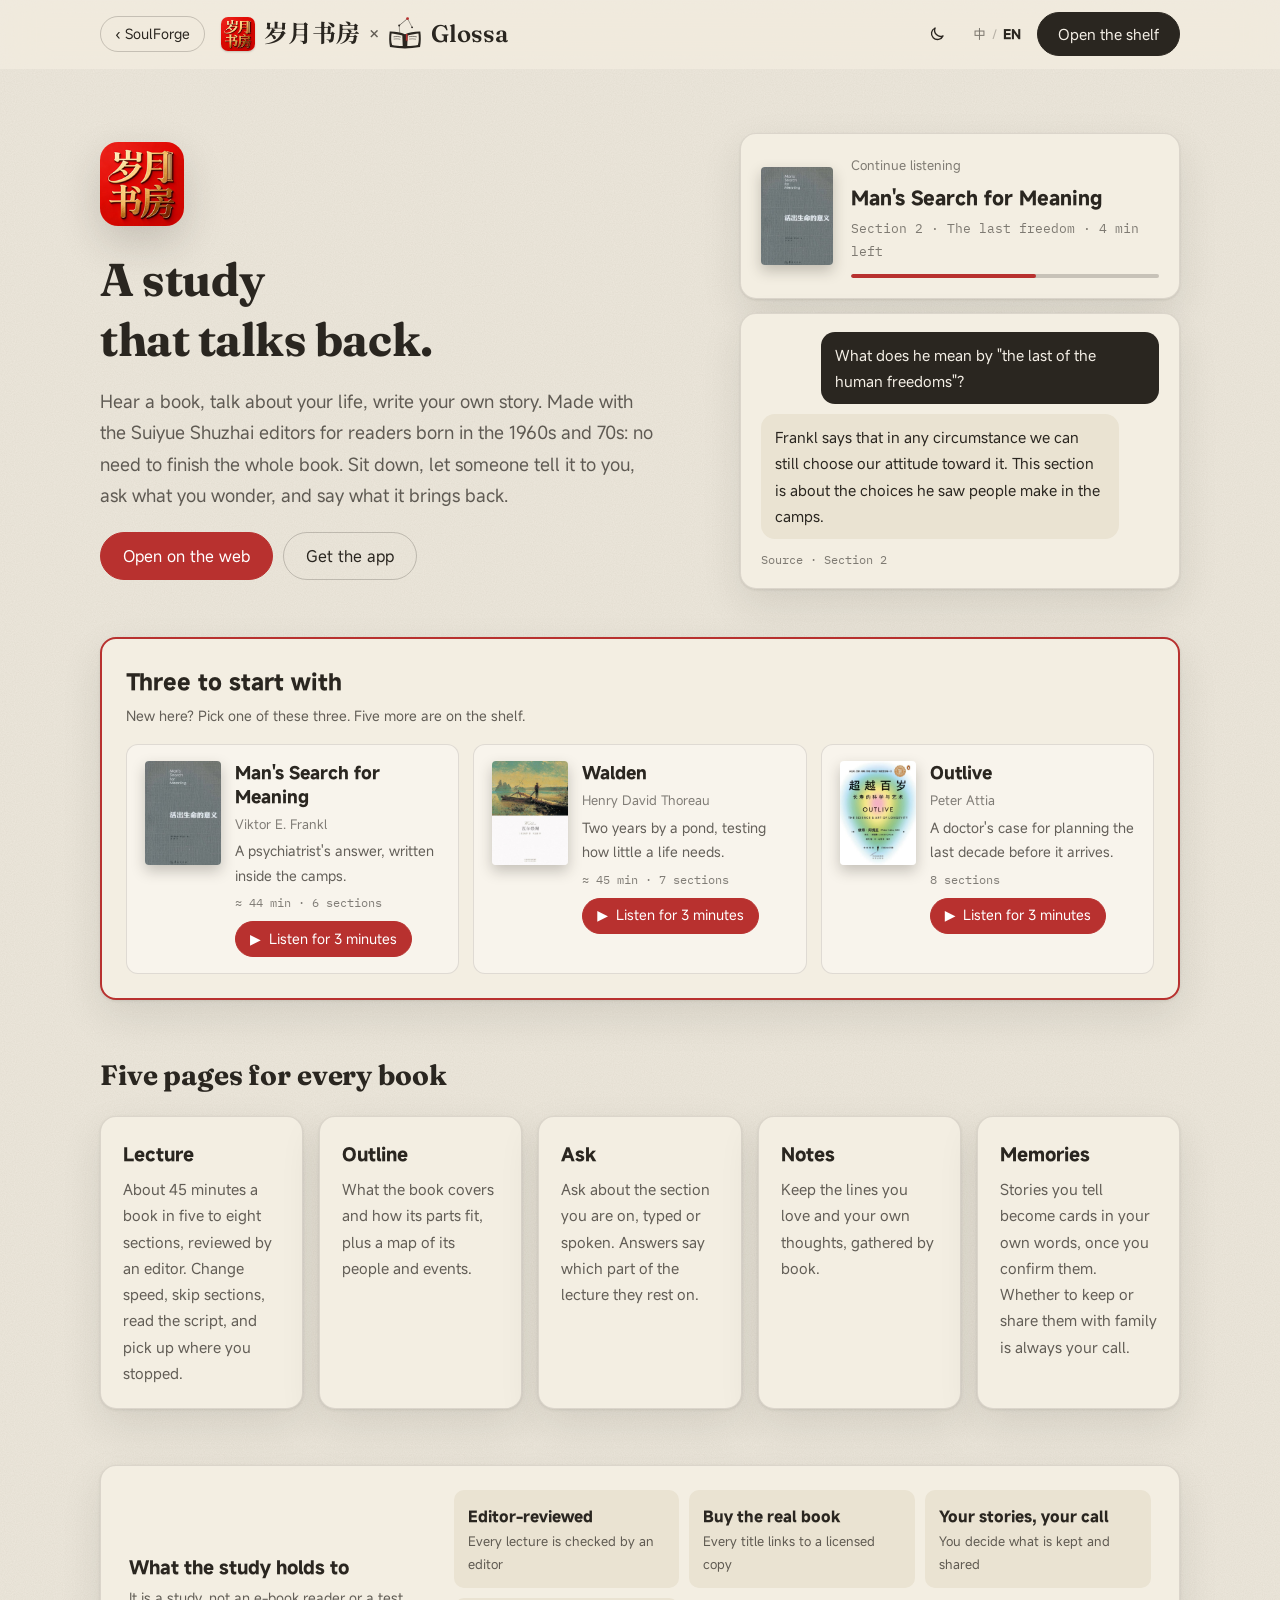
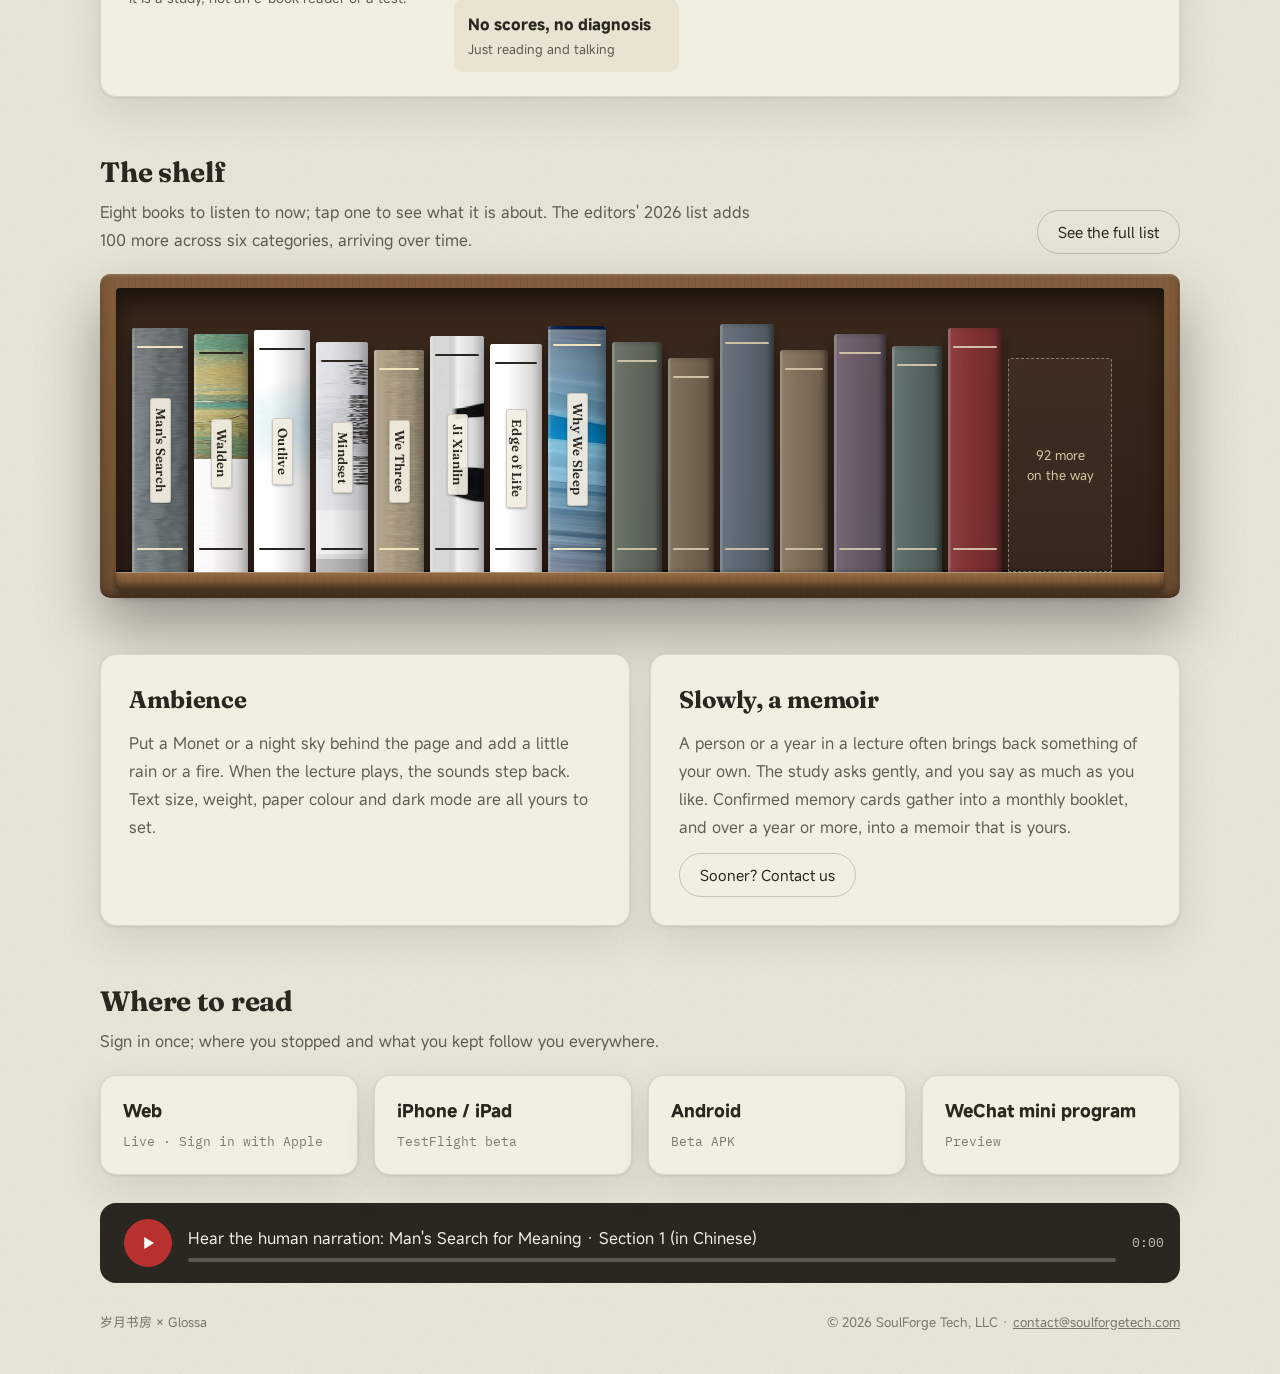
==== commit d8a05a4e: "feat(site): use the Oslian wordmark in the partnership section Co-Authored-By: Claude Opus 5.5 <nore" ====
--- a/glossa.html
+++ b/glossa.html
@@ -17,8 +17,8 @@
 <link rel="preconnect" href="https://fonts.googleapis.com">
 <link rel="preconnect" href="https://fonts.gstatic.com" crossorigin>
 <link href="https://fonts.googleapis.com/css2?family=Fraunces:opsz,wght@9..144,600;9..144,700&family=Noto+Serif+SC:wght@600;700&family=IBM+Plex+Mono:wght@400&display=swap" rel="stylesheet">
-<link rel="stylesheet" href="assets/site.css?v=20261012k">
-<script defer src="assets/site.js?v=20261012k"></script>
+<link rel="stylesheet" href="assets/site.css?v=20261012l">
+<script defer src="assets/site.js?v=20261012l"></script>
 </head>
 <body>
 
--- a/assets/site.css
+++ b/assets/site.css
@@ -173,6 +173,17 @@
 .btn:hover { color: var(--ink); background: rgba(42, 38, 32, 0.05); }
 .btn:active { transform: scale(0.97); transition: transform 100ms ease-out; }
 .btn.lg { height: 48px; padding: 0 22px; font-size: 1rem; }
+/* Oslian wordmark: the navy lettering on paper, the light lettering in dark mode. */
+.oslian-wordmark { display: inline-flex; }
+.oslian-wordmark img { width: 150px; height: auto; }
+.oslian-wordmark .wm-dark { display: none; }
+:root[data-theme="dark"] .oslian-wordmark .wm-light { display: none; }
+:root[data-theme="dark"] .oslian-wordmark .wm-dark { display: block; }
+@media (prefers-color-scheme: dark) {
+  :root:not([data-theme="light"]) .oslian-wordmark .wm-light { display: none; }
+  :root:not([data-theme="light"]) .oslian-wordmark .wm-dark { display: block; }
+}
+
 /* Official store badges (artwork as supplied by Apple / Google; only scaled). */
 .store-badge { display: inline-flex; align-items: center; border-radius: 9px; transition: transform var(--spring-dur) var(--spring), opacity 150ms ease; }
 .store-badge:hover { opacity: 0.88; }
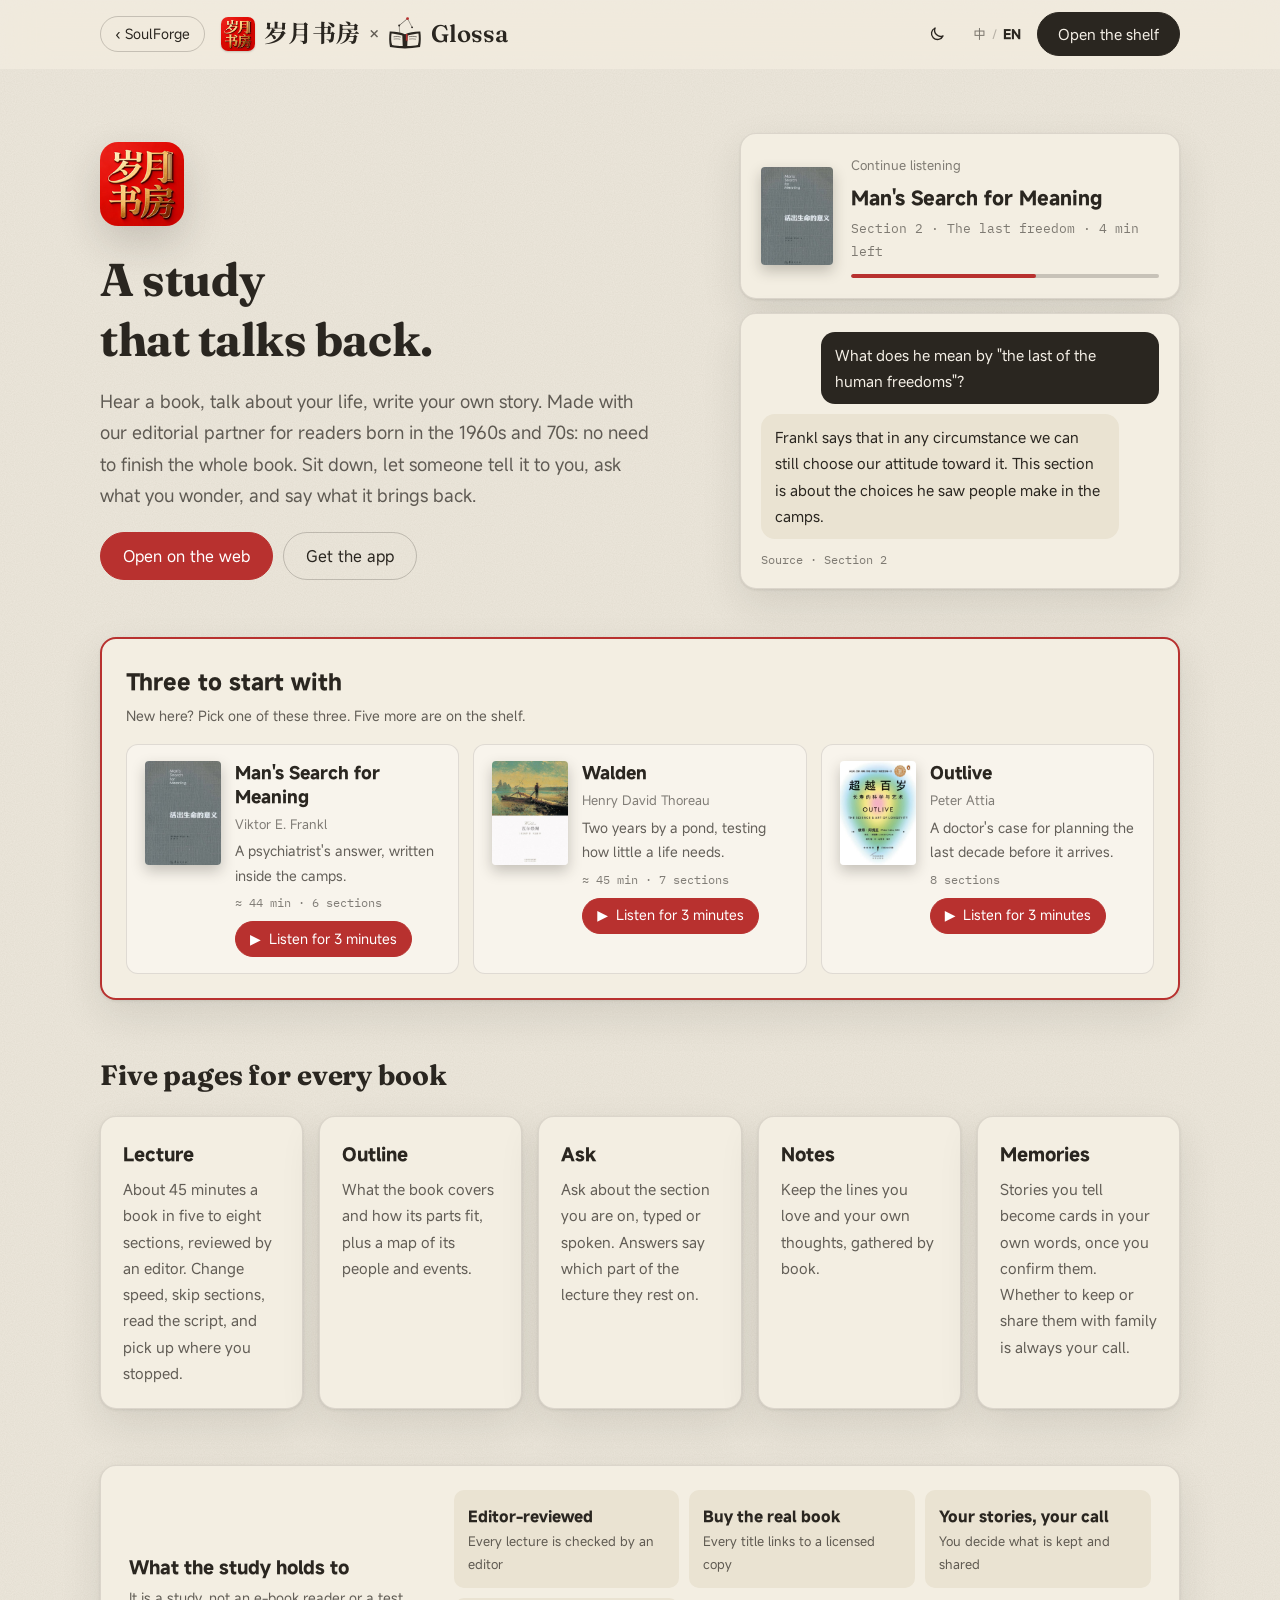
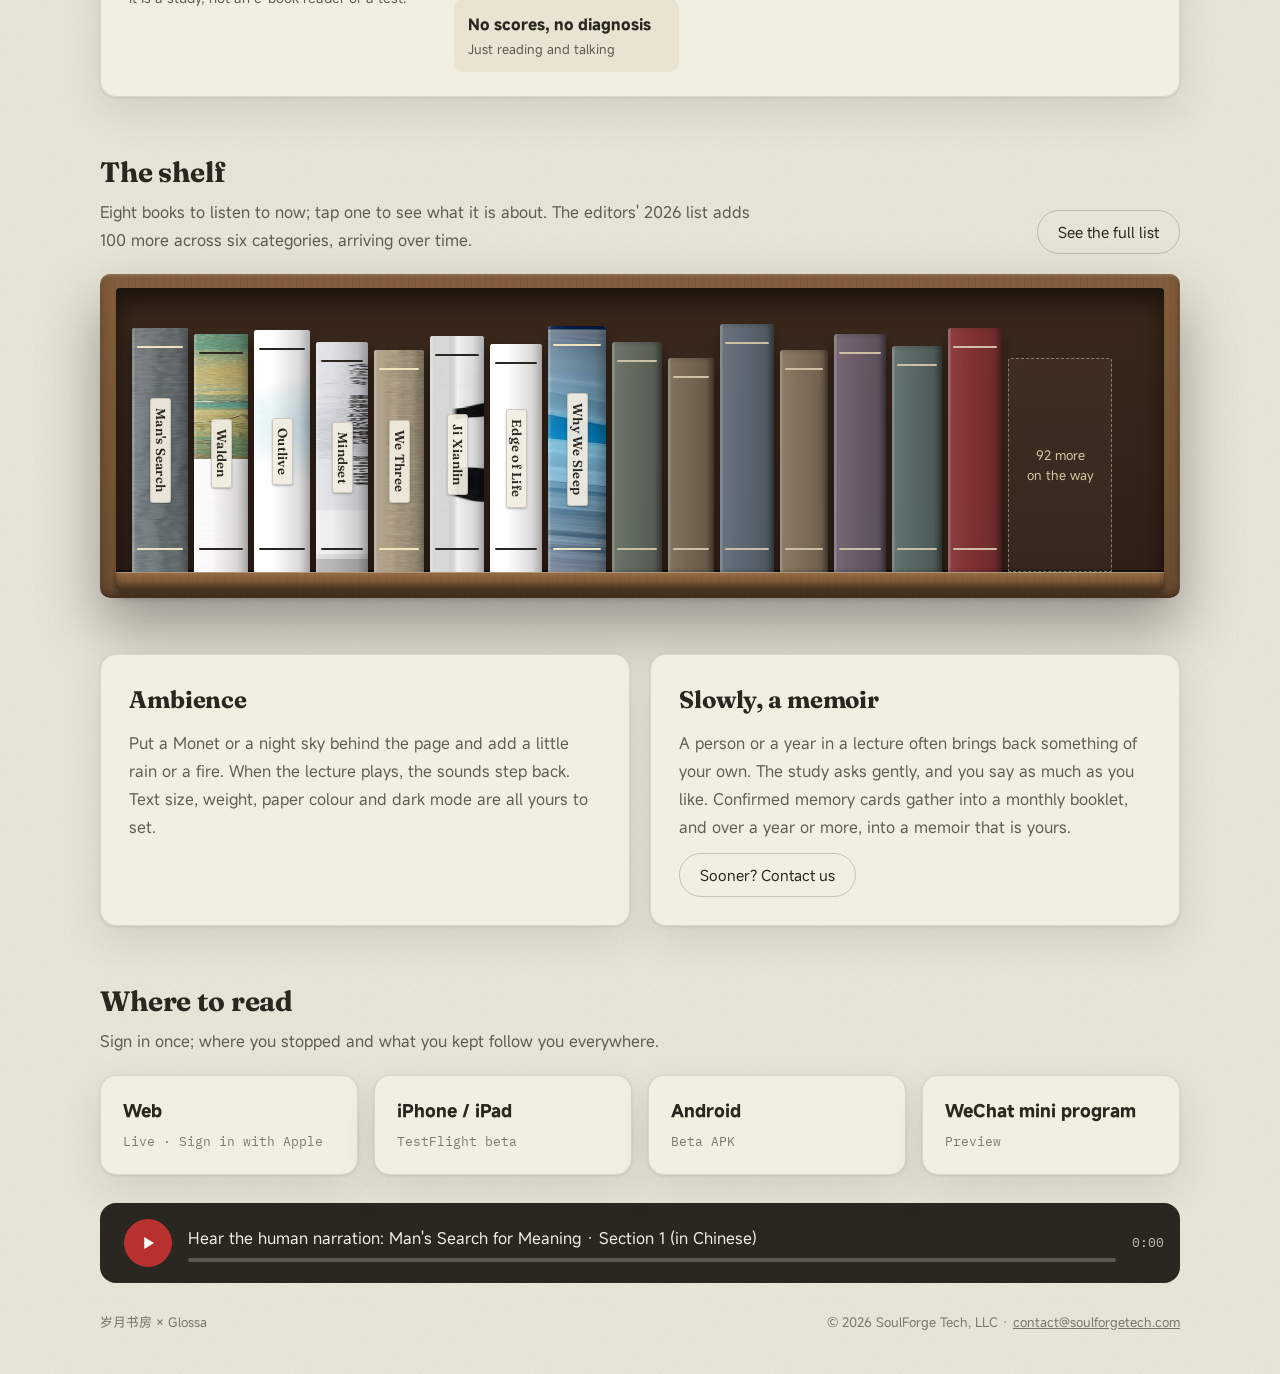
==== commit 16a2f927: "fix(site): card subtitles; drop the wrong English partner name Co-Authored-By: Claude Opus 5.5 <nore" ====
--- a/glossa.html
+++ b/glossa.html
@@ -46,7 +46,7 @@
 <div style="flex: 999 1 460px; min-width: 0; display: flex; flex-direction: column; gap: 16px">
 <img class="rise" style="--d: 0; width: 84px; height: 84px; border-radius: 18px; box-shadow: 0 16px 40px rgba(42, 38, 32, 0.18)" src="assets/img/brand/suiyue-logo.png" alt="岁月书房标志">
 <h1 class="h1 rise" style="--d: 1; margin-top: 8px"><span data-zh>给自己一间<br>会说话的书房。</span><span data-en>A study<br>that talks back.</span></h1>
-<p class="soft rise" style="--d: 2; margin: 0; font-size: 1.125rem; max-width: 560px"><span data-zh>听一段书，聊一段人生，写下自己的故事。岁月书房与岁月书斋编辑部合作，写给 60 后、70 后的读书人：不用啃完全书，坐下来听人把一本书讲给你听，想到什么就问，想起什么就说。</span><span data-en>Hear a book, talk about your life, write your own story. Made with the Suiyue Shuzhai editors for readers born in the 1960s and 70s: no need to finish the whole book. Sit down, let someone tell it to you, ask what you wonder, and say what it brings back.</span></p>
+<p class="soft rise" style="--d: 2; margin: 0; font-size: 1.125rem; max-width: 560px"><span data-zh>听一段书，聊一段人生，写下自己的故事。岁月书房与岁月书斋编辑部合作，写给 60 后、70 后的读书人：不用啃完全书，坐下来听人把一本书讲给你听，想到什么就问，想起什么就说。</span><span data-en>Hear a book, talk about your life, write your own story. Made with our editorial partner for readers born in the 1960s and 70s: no need to finish the whole book. Sit down, let someone tell it to you, ask what you wonder, and say what it brings back.</span></p>
 <div class="rise" style="--d: 3; display: flex; flex-wrap: wrap; gap: 10px; margin-top: 4px">
 <a class="btn lg seal" href="https://glossa.soulforgetech.com"><span data-zh>打开网页版</span><span data-en>Open on the web</span></a>
 <a class="btn lg" href="https://glossa.soulforgetech.com/download"><span data-zh>下载 App</span><span data-en>Get the app</span></a>
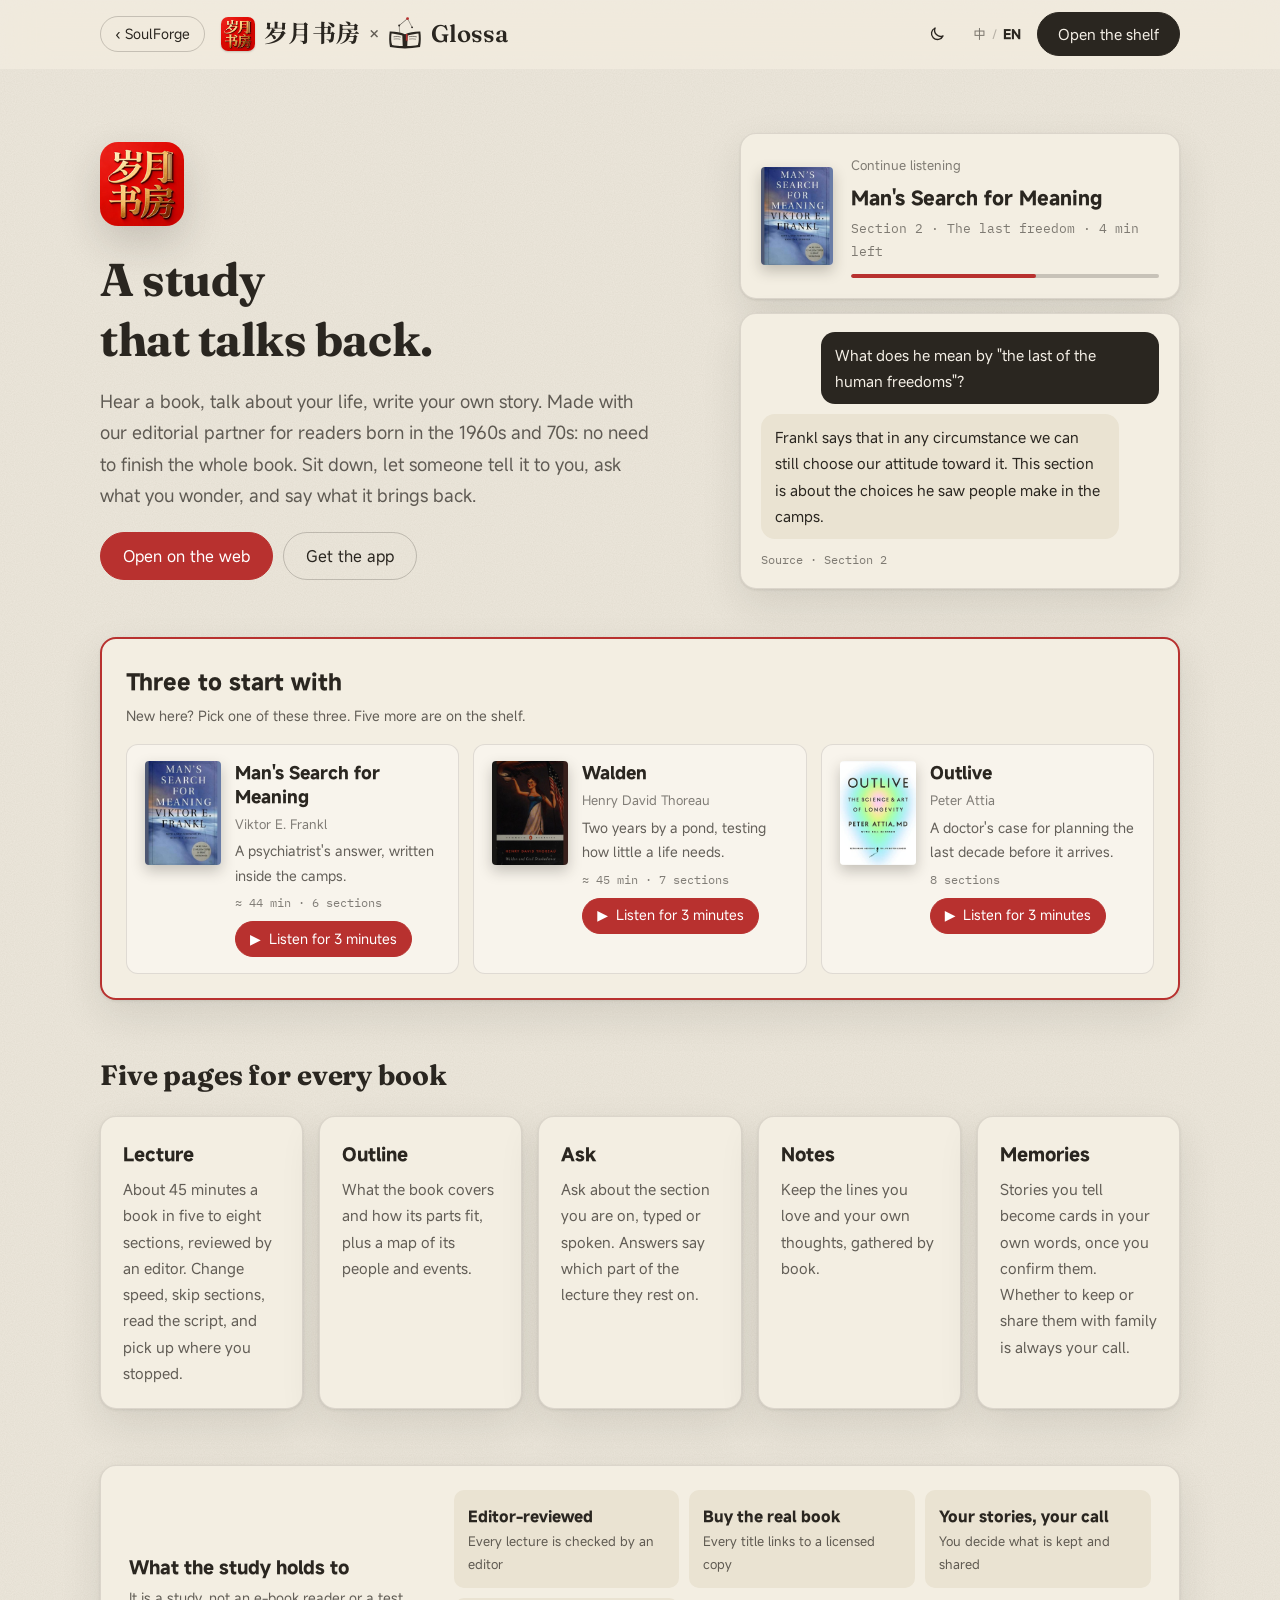
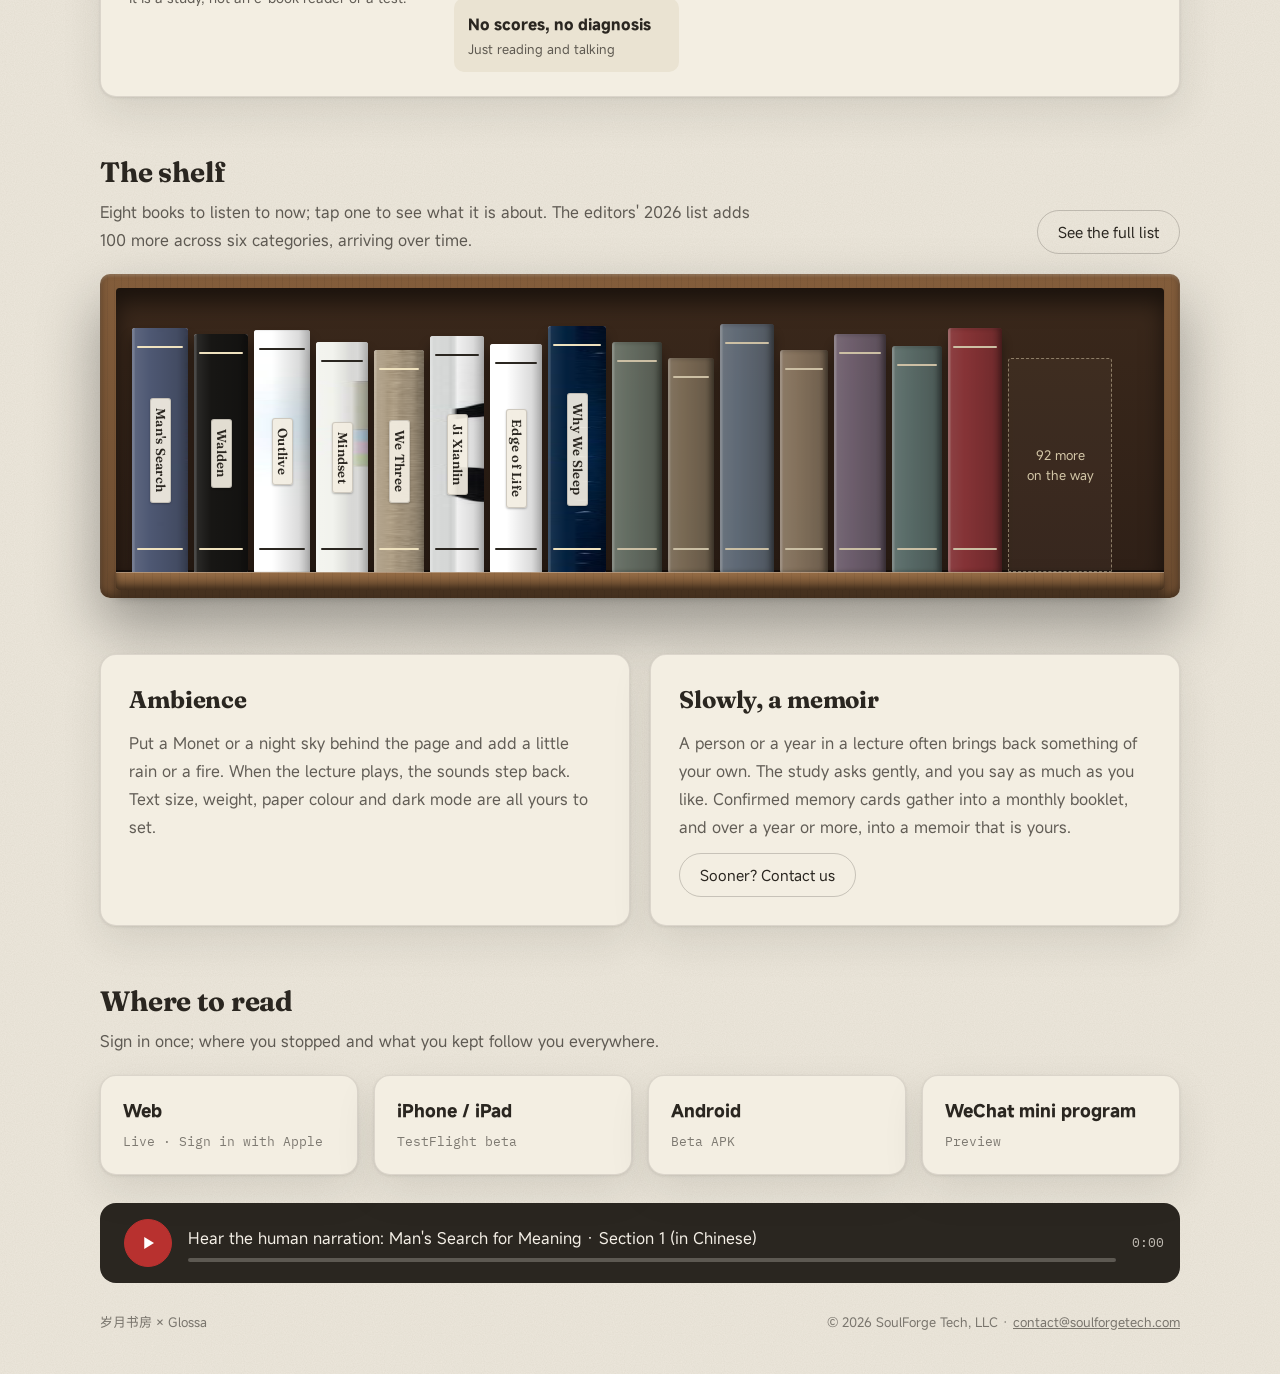
==== commit 6ad2453b: "feat(site): English book covers on the English pages Co-Authored-By: Claude Opus 5.5 <noreply@anthro" ====
--- a/glossa.html
+++ b/glossa.html
@@ -17,8 +17,8 @@
 <link rel="preconnect" href="https://fonts.googleapis.com">
 <link rel="preconnect" href="https://fonts.gstatic.com" crossorigin>
 <link href="https://fonts.googleapis.com/css2?family=Fraunces:opsz,wght@9..144,600;9..144,700&family=Noto+Serif+SC:wght@600;700&family=IBM+Plex+Mono:wght@400&display=swap" rel="stylesheet">
-<link rel="stylesheet" href="assets/site.css?v=20261012l">
-<script defer src="assets/site.js?v=20261012l"></script>
+<link rel="stylesheet" href="assets/site.css?v=20261012m">
+<script defer src="assets/site.js?v=20261012m"></script>
 </head>
 <body>
 
@@ -55,7 +55,7 @@
 
 <div class="rise" style="--d: 2; flex: 1 1 440px; min-width: 0; display: flex; flex-direction: column; gap: 14px">
 <div class="card continue">
-<img class="cover" src="assets/img/covers/mans-search.jpg" alt="《活出生命的意义》封面">
+<img class="cover" src="assets/img/covers/mans-search.jpg" data-src-en="assets/img/covers/en/mans-search.jpg" alt="《活出生命的意义》封面">
 <div style="flex: 1; min-width: 0; display: flex; flex-direction: column; gap: 4px">
 <span class="faint" style="font-size: 0.8125rem"><span data-zh>继续听</span><span data-en>Continue listening</span></span>
 <b style="font-size: 1.1875rem"><span data-zh>活出生命的意义</span><span data-en>Man's Search for Meaning</span></b>
@@ -77,7 +77,7 @@
 <p class="soft" style="margin: 2px 0 0; font-size: 0.875rem"><span data-zh>第一次来，可以先从这三本里挑一本听。书架上还有另外 5 本。</span><span data-en>New here? Pick one of these three. Five more are on the shelf.</span></p>
 <div class="grid" style="grid-template-columns: repeat(auto-fit, minmax(280px, 1fr)); gap: 14px; margin-top: 16px">
 <div class="sub-card reveal" style="--d: 1; display: flex; gap: 14px">
-<img src="assets/img/covers/mans-search.jpg" alt="《活出生命的意义》封面" style="width: 76px; height: 104px; object-fit: cover; border-radius: 4px; flex: 0 0 76px; box-shadow: 0 6px 14px rgba(42, 38, 32, 0.25)">
+<img src="assets/img/covers/mans-search.jpg" data-src-en="assets/img/covers/en/mans-search.jpg" alt="《活出生命的意义》封面" style="width: 76px; height: 104px; object-fit: cover; border-radius: 4px; flex: 0 0 76px; box-shadow: 0 6px 14px rgba(42, 38, 32, 0.25)">
 <div style="display: flex; flex-direction: column; gap: 4px; min-width: 0">
 <b style="font-size: 1.0625rem; line-height: 1.4"><span data-zh>活出生命的意义</span><span data-en>Man's Search for Meaning</span></b>
 <span class="faint" style="font-size: 0.8125rem"><span data-zh>维克多·弗兰克尔</span><span data-en>Viktor E. Frankl</span></span>
@@ -87,7 +87,7 @@
 </div>
 </div>
 <div class="sub-card reveal" style="--d: 2; display: flex; gap: 14px">
-<img src="assets/img/covers/walden.jpg" alt="《瓦尔登湖》封面" style="width: 76px; height: 104px; object-fit: cover; border-radius: 4px; flex: 0 0 76px; box-shadow: 0 6px 14px rgba(42, 38, 32, 0.25)">
+<img src="assets/img/covers/walden.jpg" data-src-en="assets/img/covers/en/walden.jpg" alt="《瓦尔登湖》封面" style="width: 76px; height: 104px; object-fit: cover; border-radius: 4px; flex: 0 0 76px; box-shadow: 0 6px 14px rgba(42, 38, 32, 0.25)">
 <div style="display: flex; flex-direction: column; gap: 4px; min-width: 0">
 <b style="font-size: 1.0625rem; line-height: 1.4"><span data-zh>瓦尔登湖</span><span data-en>Walden</span></b>
 <span class="faint" style="font-size: 0.8125rem"><span data-zh>亨利·戴维·梭罗</span><span data-en>Henry David Thoreau</span></span>
@@ -97,7 +97,7 @@
 </div>
 </div>
 <div class="sub-card reveal" style="--d: 3; display: flex; gap: 14px">
-<img src="assets/img/covers/outlive.jpg" alt="《超越百岁》封面" style="width: 76px; height: 104px; object-fit: cover; border-radius: 4px; flex: 0 0 76px; box-shadow: 0 6px 14px rgba(42, 38, 32, 0.25)">
+<img src="assets/img/covers/outlive.jpg" data-src-en="assets/img/covers/en/outlive.jpg" alt="《超越百岁》封面" style="width: 76px; height: 104px; object-fit: cover; border-radius: 4px; flex: 0 0 76px; box-shadow: 0 6px 14px rgba(42, 38, 32, 0.25)">
 <div style="display: flex; flex-direction: column; gap: 4px; min-width: 0">
 <b style="font-size: 1.0625rem; line-height: 1.4"><span data-zh>超越百岁</span><span data-en>Outlive</span></b>
 <span class="faint" style="font-size: 0.8125rem"><span data-zh>彼得·阿提亚</span><span data-en>Peter Attia</span></span>
@@ -146,14 +146,14 @@
 </div>
 <div class="case" aria-label="岁月书房书架，点一本书看简介">
 <div class="case-row">
-<button type="button" class="spine" style="width: 56px; height: 244px" data-cover="assets/img/covers/mans-search.jpg" data-title="活出生命的意义" data-title-en="Man's Search for Meaning" data-author="维克多·弗兰克尔" data-author-en="Viktor E. Frankl" data-desc="一位精神科医生在集中营里找到的答案。" data-desc-en="A psychiatrist's answer, written inside the camps."><span class="tex bk-mans"></span><span class="gloss"></span><span class="band t"></span><span class="band b"></span><span class="label"><span data-zh>活出生命的意义</span><span data-en>Man's Search</span></span></button>
-<button type="button" class="spine dk" style="width: 54px; height: 238px" data-cover="assets/img/covers/walden.jpg" data-title="瓦尔登湖" data-title-en="Walden" data-author="亨利·戴维·梭罗" data-author-en="Henry David Thoreau" data-desc="在湖边住了两年，试试人到底需要多少东西。" data-desc-en="Two years by a pond, testing how little a life needs."><span class="tex bk-walden"></span><span class="gloss"></span><span class="band t"></span><span class="band b"></span><span class="label"><span data-zh>瓦尔登湖</span><span data-en>Walden</span></span></button>
-<button type="button" class="spine dk" style="width: 56px; height: 242px" data-cover="assets/img/covers/outlive.jpg" data-title="超越百岁" data-title-en="Outlive" data-author="彼得·阿提亚" data-author-en="Peter Attia" data-desc="一位医生讲怎么在病来之前十年就开始准备。" data-desc-en="A doctor's case for planning the last decade before it arrives."><span class="tex bk-outlive"></span><span class="gloss"></span><span class="band t"></span><span class="band b"></span><span class="label"><span data-zh>超越百岁</span><span data-en>Outlive</span></span></button>
-<button type="button" class="spine dk" style="width: 52px; height: 230px" data-cover="assets/img/covers/mindset.jpg" data-title="终身成长" data-title-en="Mindset" data-author="卡罗尔·德韦克" data-author-en="Carol S. Dweck" data-desc="相信自己能成长，会怎样改变一个人能走多远。" data-desc-en="How believing you can grow changes how far you go."><span class="tex bk-mindset"></span><span class="gloss"></span><span class="band t"></span><span class="band b"></span><span class="label"><span data-zh>终身成长</span><span data-en>Mindset</span></span></button>
+<button type="button" class="spine" style="width: 56px; height: 244px" data-cover="assets/img/covers/mans-search.jpg" data-cover-en="assets/img/covers/en/mans-search.jpg" data-title="活出生命的意义" data-title-en="Man's Search for Meaning" data-author="维克多·弗兰克尔" data-author-en="Viktor E. Frankl" data-desc="一位精神科医生在集中营里找到的答案。" data-desc-en="A psychiatrist's answer, written inside the camps."><span class="tex bk-mans"></span><span class="gloss"></span><span class="band t"></span><span class="band b"></span><span class="label"><span data-zh>活出生命的意义</span><span data-en>Man's Search</span></span></button>
+<button type="button" class="spine dk en-light" style="width: 54px; height: 238px" data-cover="assets/img/covers/walden.jpg" data-cover-en="assets/img/covers/en/walden.jpg" data-title="瓦尔登湖" data-title-en="Walden" data-author="亨利·戴维·梭罗" data-author-en="Henry David Thoreau" data-desc="在湖边住了两年，试试人到底需要多少东西。" data-desc-en="Two years by a pond, testing how little a life needs."><span class="tex bk-walden"></span><span class="gloss"></span><span class="band t"></span><span class="band b"></span><span class="label"><span data-zh>瓦尔登湖</span><span data-en>Walden</span></span></button>
+<button type="button" class="spine dk" style="width: 56px; height: 242px" data-cover="assets/img/covers/outlive.jpg" data-cover-en="assets/img/covers/en/outlive.jpg" data-title="超越百岁" data-title-en="Outlive" data-author="彼得·阿提亚" data-author-en="Peter Attia" data-desc="一位医生讲怎么在病来之前十年就开始准备。" data-desc-en="A doctor's case for planning the last decade before it arrives."><span class="tex bk-outlive"></span><span class="gloss"></span><span class="band t"></span><span class="band b"></span><span class="label"><span data-zh>超越百岁</span><span data-en>Outlive</span></span></button>
+<button type="button" class="spine dk" style="width: 52px; height: 230px" data-cover="assets/img/covers/mindset.jpg" data-cover-en="assets/img/covers/en/mindset.jpg" data-title="终身成长" data-title-en="Mindset" data-author="卡罗尔·德韦克" data-author-en="Carol S. Dweck" data-desc="相信自己能成长，会怎样改变一个人能走多远。" data-desc-en="How believing you can grow changes how far you go."><span class="tex bk-mindset"></span><span class="gloss"></span><span class="band t"></span><span class="band b"></span><span class="label"><span data-zh>终身成长</span><span data-en>Mindset</span></span></button>
 <button type="button" class="spine" style="width: 50px; height: 222px" data-cover="assets/img/covers/we-three.jpg" data-title="我们仨" data-title-en="We Three" data-author="杨绛" data-author-en="Yang Jiang" data-desc="杨绛写她和钱锺书、女儿钱瑗一家三口的往事。" data-desc-en="Yang Jiang's memoir of her family of three."><span class="tex bk-wethree"></span><span class="gloss"></span><span class="band t"></span><span class="band b"></span><span class="label"><span data-zh>我们仨</span><span data-en>We Three</span></span></button>
 <button type="button" class="spine dk" style="width: 54px; height: 236px" data-cover="assets/img/covers/jixianlin-life.jpg" data-title="季羡林谈人生" data-title-en="Ji Xianlin on Life" data-author="季羡林" data-author-en="Ji Xianlin" data-desc="一位老学者谈做人、读书和人生的况味。" data-desc-en="A scholar's late essays on living and reading."><span class="tex bk-jxl"></span><span class="gloss"></span><span class="band t"></span><span class="band b"></span><span class="label"><span data-zh>季羡林谈人生</span><span data-en>Ji Xianlin</span></span></button>
 <button type="button" class="spine dk" style="width: 52px; height: 228px" data-cover="assets/img/covers/life-edge.jpg" data-title="走到人生边上" data-title-en="At the Edge of Life" data-author="杨绛" data-author-en="Yang Jiang" data-desc="九十六岁的杨绛，追问生死、灵魂与人生的价值。" data-desc-en="At ninety-six, Yang Jiang asks about death, the soul and what a life is worth."><span class="tex bk-edge"></span><span class="gloss"></span><span class="band t"></span><span class="band b"></span><span class="label"><span data-zh>走到人生边上</span><span data-en>Edge of Life</span></span></button>
-<button type="button" class="spine" style="width: 58px; height: 246px" data-cover="assets/img/covers/why-we-sleep.jpg" data-title="我们为什么要睡觉" data-title-en="Why We Sleep" data-author="马修·沃克" data-author-en="Matthew Walker" data-desc="睡眠科学家讲睡眠对身体和大脑做了什么。" data-desc-en="A sleep scientist on what sleep does for body and brain."><span class="tex bk-sleep"></span><span class="gloss"></span><span class="band t"></span><span class="band b"></span><span class="label"><span data-zh>我们为什么要睡觉</span><span data-en>Why We Sleep</span></span></button>
+<button type="button" class="spine" style="width: 58px; height: 246px" data-cover="assets/img/covers/why-we-sleep.jpg" data-cover-en="assets/img/covers/en/why-we-sleep.jpg" data-title="我们为什么要睡觉" data-title-en="Why We Sleep" data-author="马修·沃克" data-author-en="Matthew Walker" data-desc="睡眠科学家讲睡眠对身体和大脑做了什么。" data-desc-en="A sleep scientist on what sleep does for body and brain."><span class="tex bk-sleep"></span><span class="gloss"></span><span class="band t"></span><span class="band b"></span><span class="label"><span data-zh>我们为什么要睡觉</span><span data-en>Why We Sleep</span></span></button>
 <span class="spine ghost" aria-hidden="true" style="width: 50px; height: 230px; background: #6E7F72"><span class="gloss"></span><span class="band t"></span><span class="band b"></span></span>
 <span class="spine ghost" aria-hidden="true" style="width: 46px; height: 214px; background: #8C7A5E"><span class="gloss"></span><span class="band t"></span><span class="band b"></span></span>
 <span class="spine ghost" aria-hidden="true" style="width: 54px; height: 248px; background: #687A8E"><span class="gloss"></span><span class="band t"></span><span class="band b"></span></span>
--- a/assets/site.css
+++ b/assets/site.css
@@ -381,6 +381,14 @@
 .bk-jxl { background-image: url("img/covers/jixianlin-life.jpg"); }
 .bk-edge { background-image: url("img/covers/life-edge.jpg"); }
 .bk-sleep { background-image: url("img/covers/why-we-sleep.jpg"); }
+/* English editions where one exists (the three Chinese-only titles keep their covers). */
+html[lang="en"] .bk-mans { background-image: url("img/covers/en/mans-search.jpg"); }
+html[lang="en"] .bk-walden { background-image: url("img/covers/en/walden.jpg"); }
+html[lang="en"] .bk-outlive { background-image: url("img/covers/en/outlive.jpg"); }
+html[lang="en"] .bk-mindset { background-image: url("img/covers/en/mindset.jpg"); }
+html[lang="en"] .bk-sleep { background-image: url("img/covers/en/why-we-sleep.jpg"); }
+/* The English Walden spine is dark, so its bands go light. */
+html[lang="en"] .spine.en-light .band { background: #EFE2BF; }
 
 /* the book card that pops out of a spine — grows from the spine it came from */
 .book-pop {
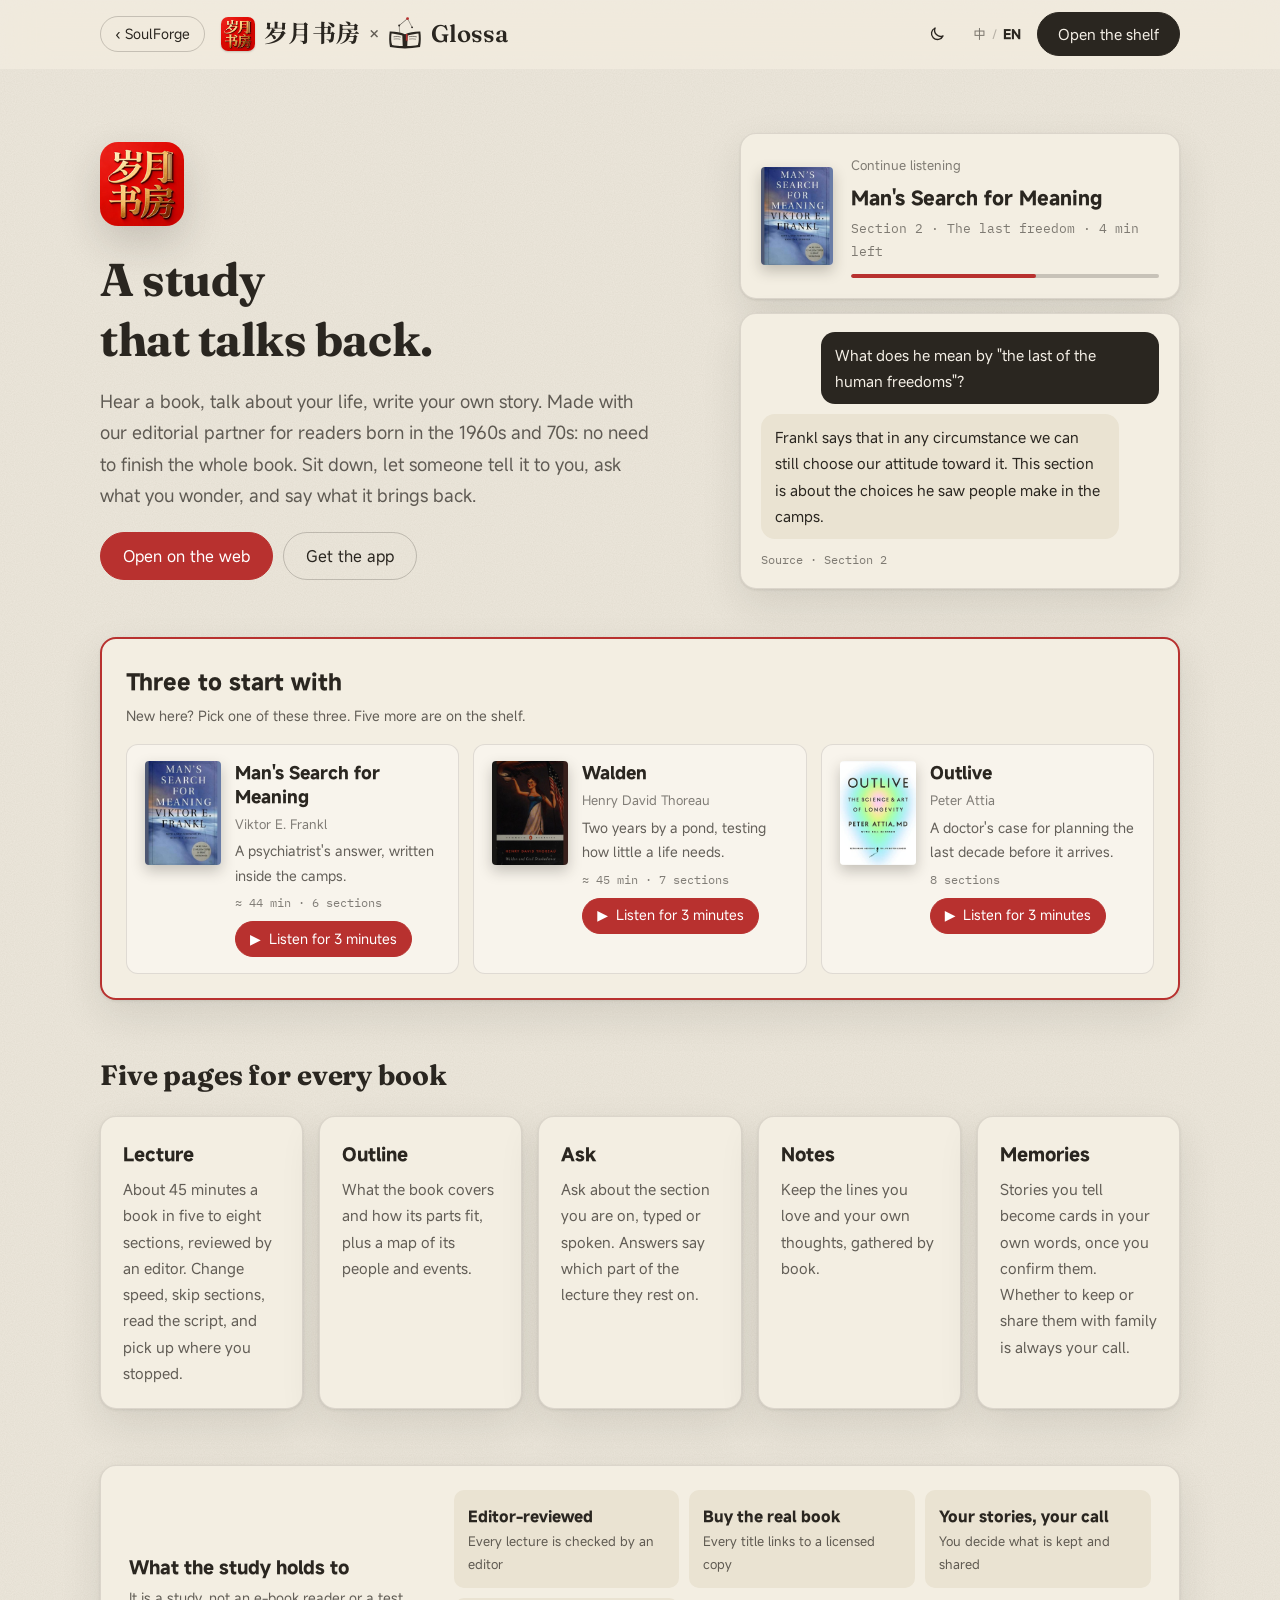
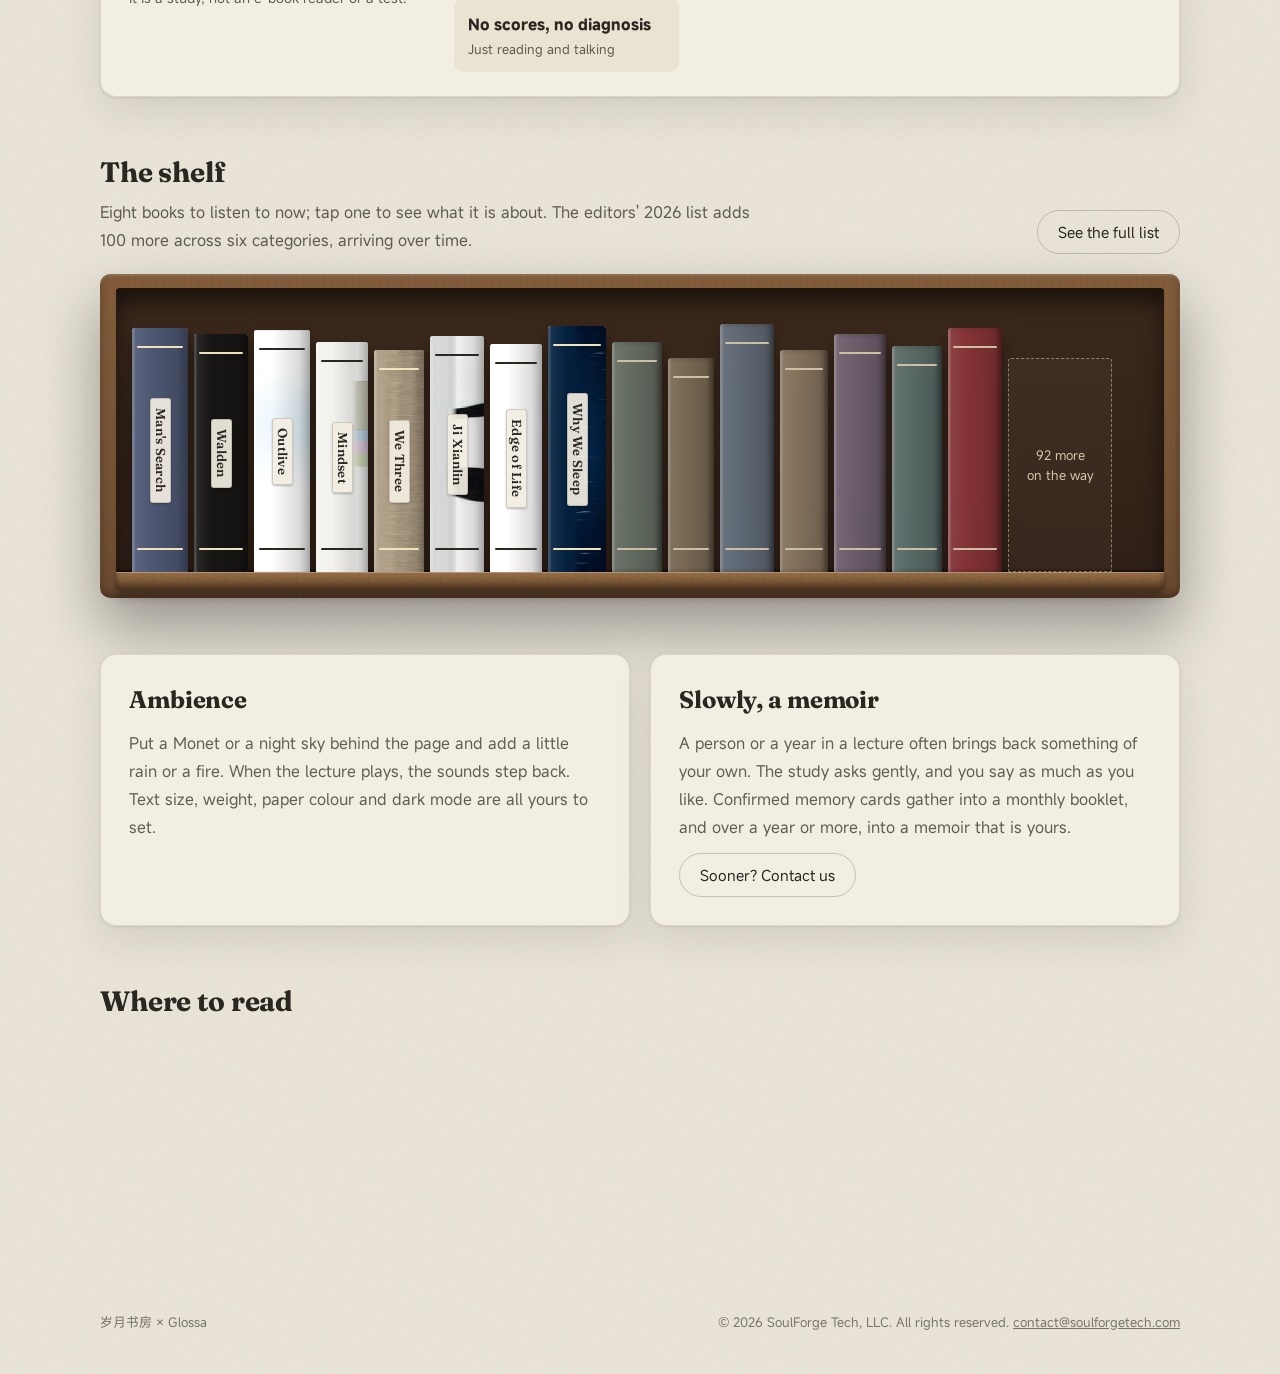
==== commit 3d8e8231: "feat(site): copyright line in every footer Co-Authored-By: Claude Opus 5.5 <noreply@anthropic.com>" ====
--- a/glossa.html
+++ b/glossa.html
@@ -207,7 +207,7 @@
 
 <footer class="wrap footer">
 <span>岁月书房 × Glossa</span>
-<span>© 2026 SoulForge Tech, LLC · <a href="mailto:contact@soulforgetech.com">contact@soulforgetech.com</a></span>
+<span><span data-zh>© 2026 SoulForge Tech, LLC 保留所有权利。</span><span data-en>© 2026 SoulForge Tech, LLC. All rights reserved.</span> <a href="mailto:contact@soulforgetech.com">contact@soulforgetech.com</a></span>
 </footer>
 
 <svg width="0" height="0" style="position: absolute" aria-hidden="true">
